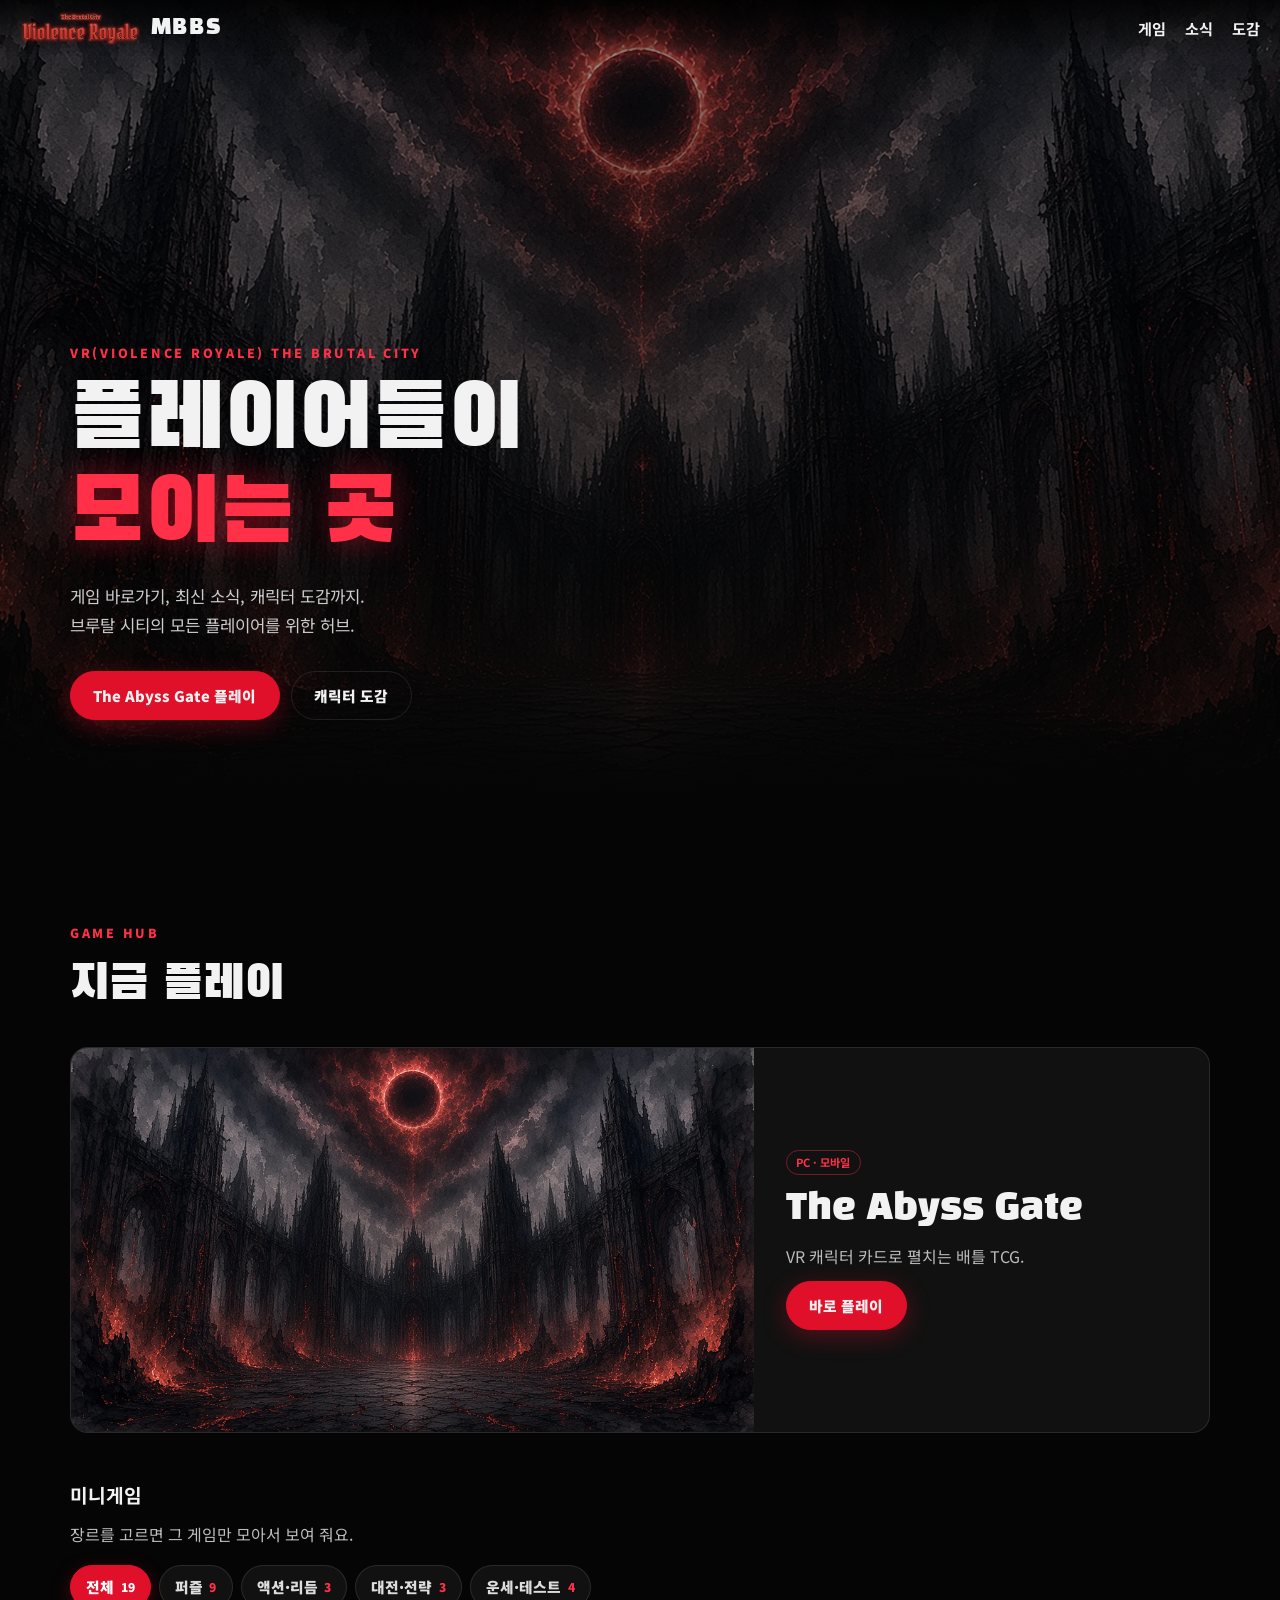
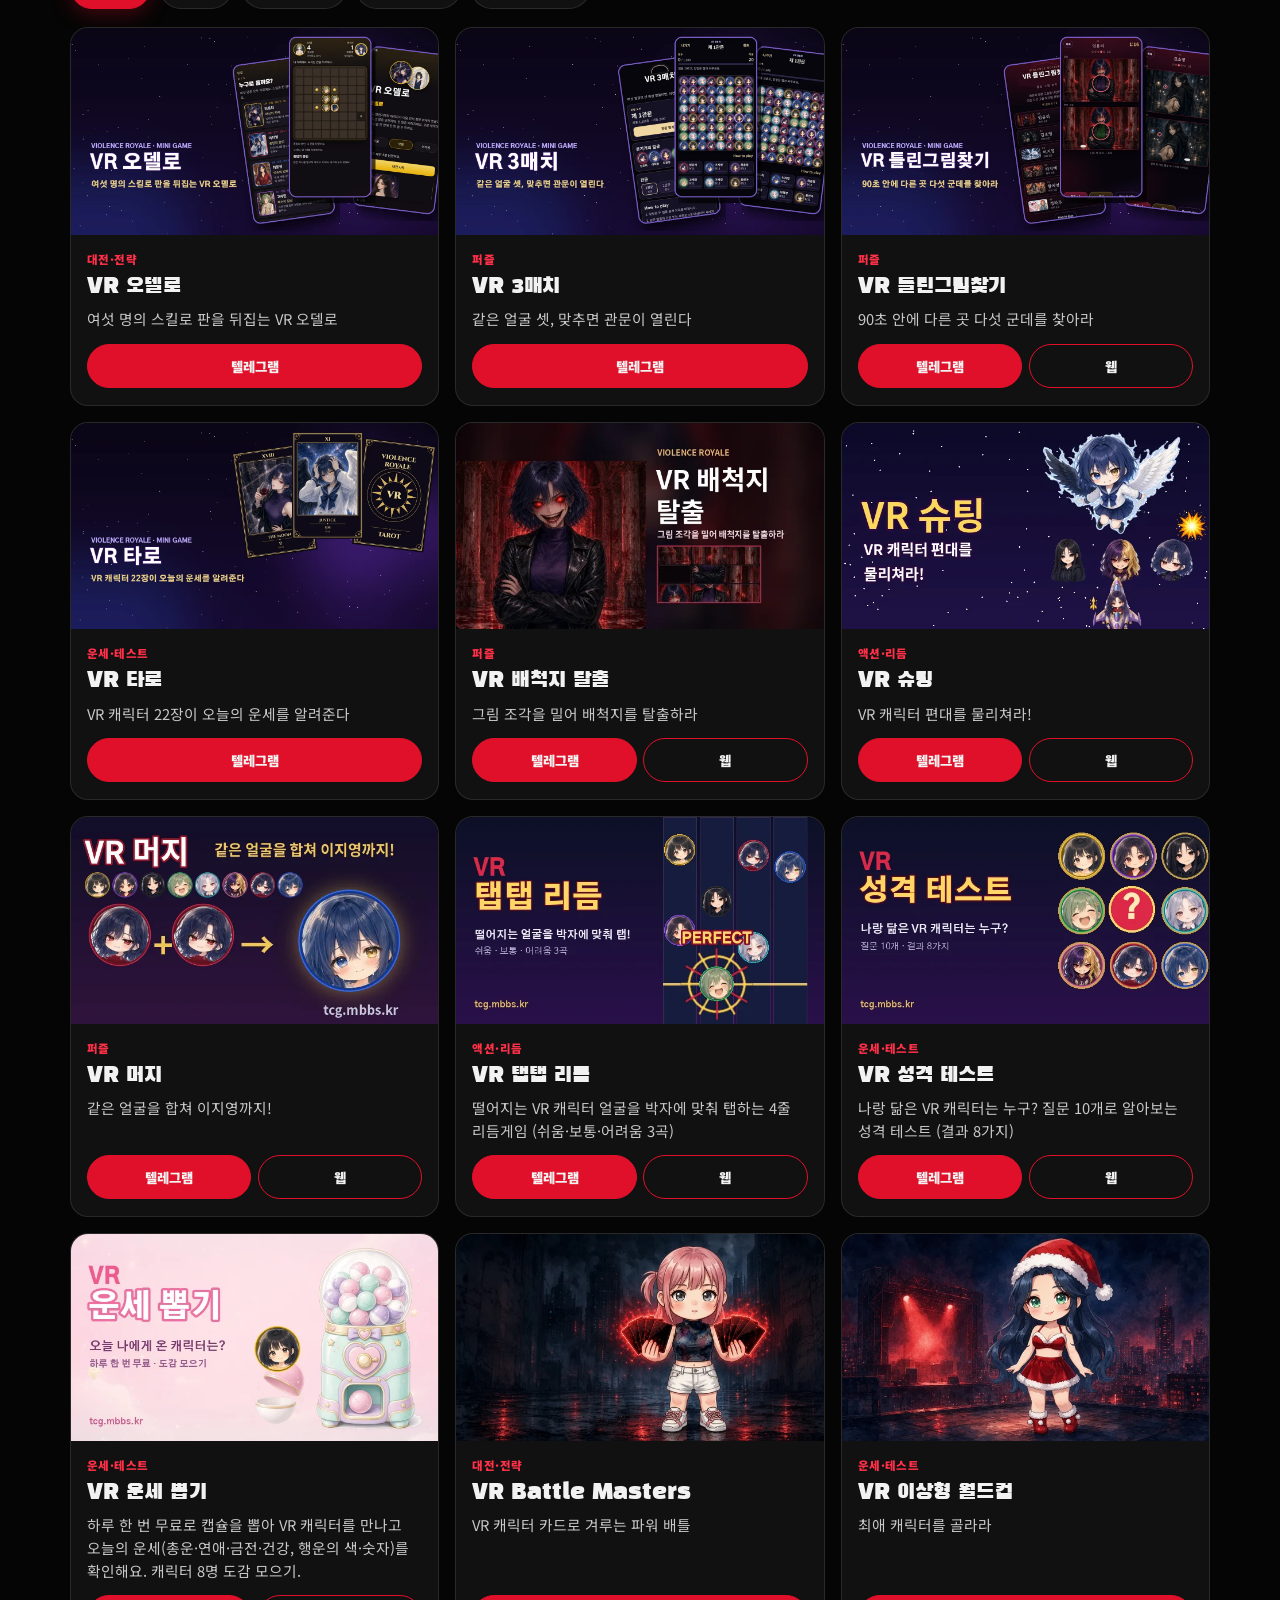
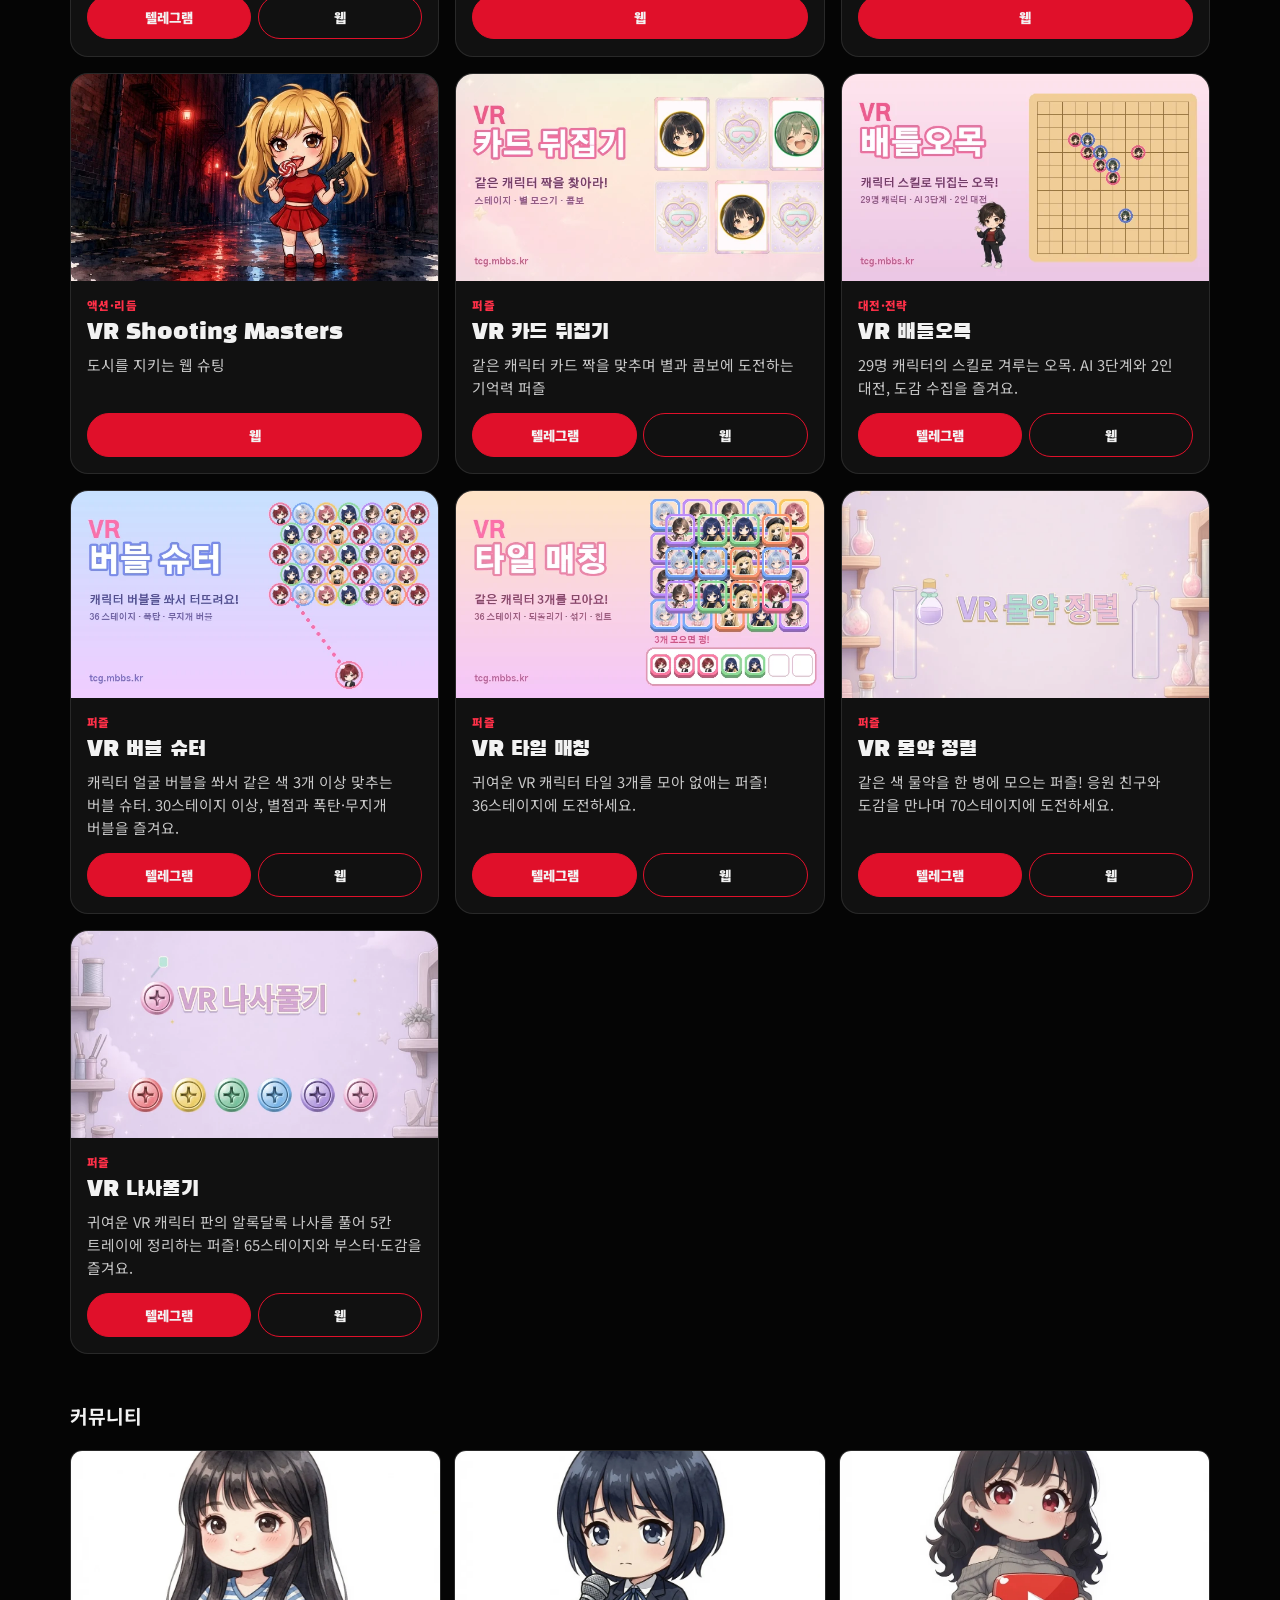
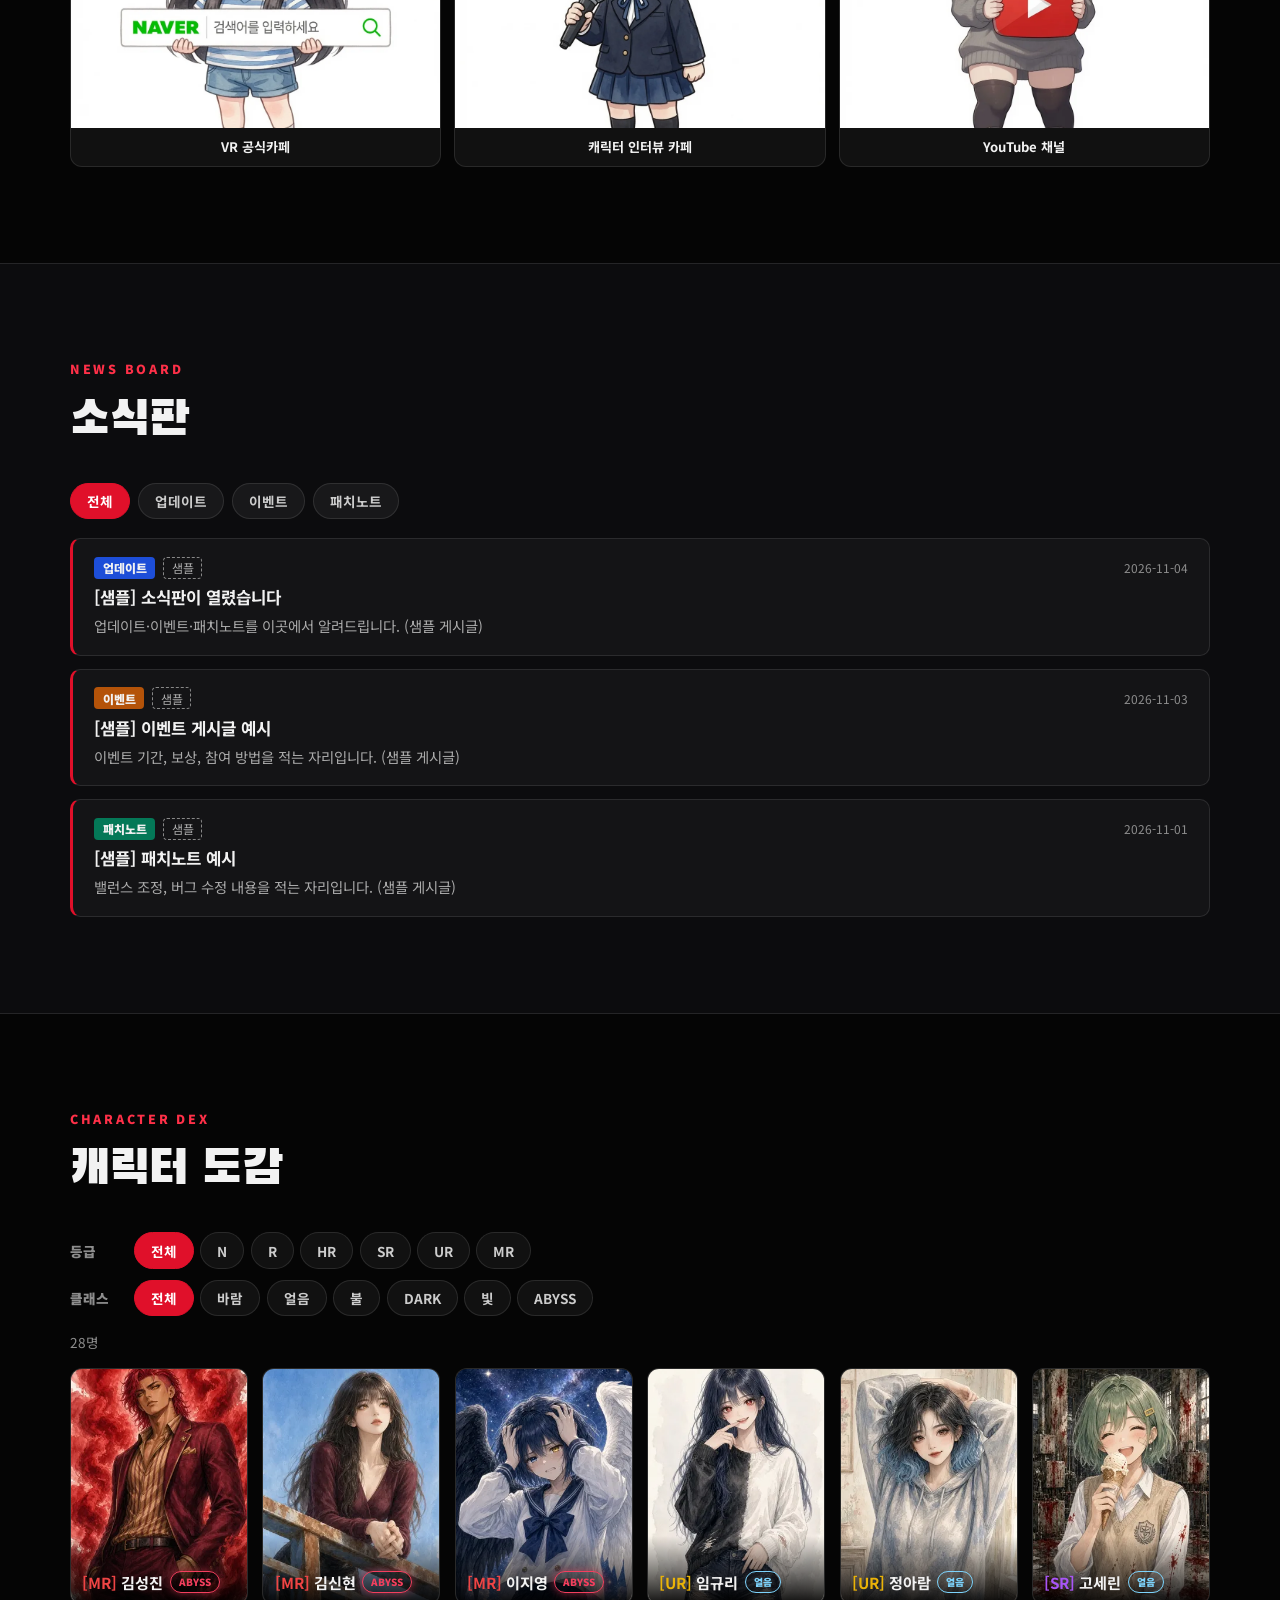
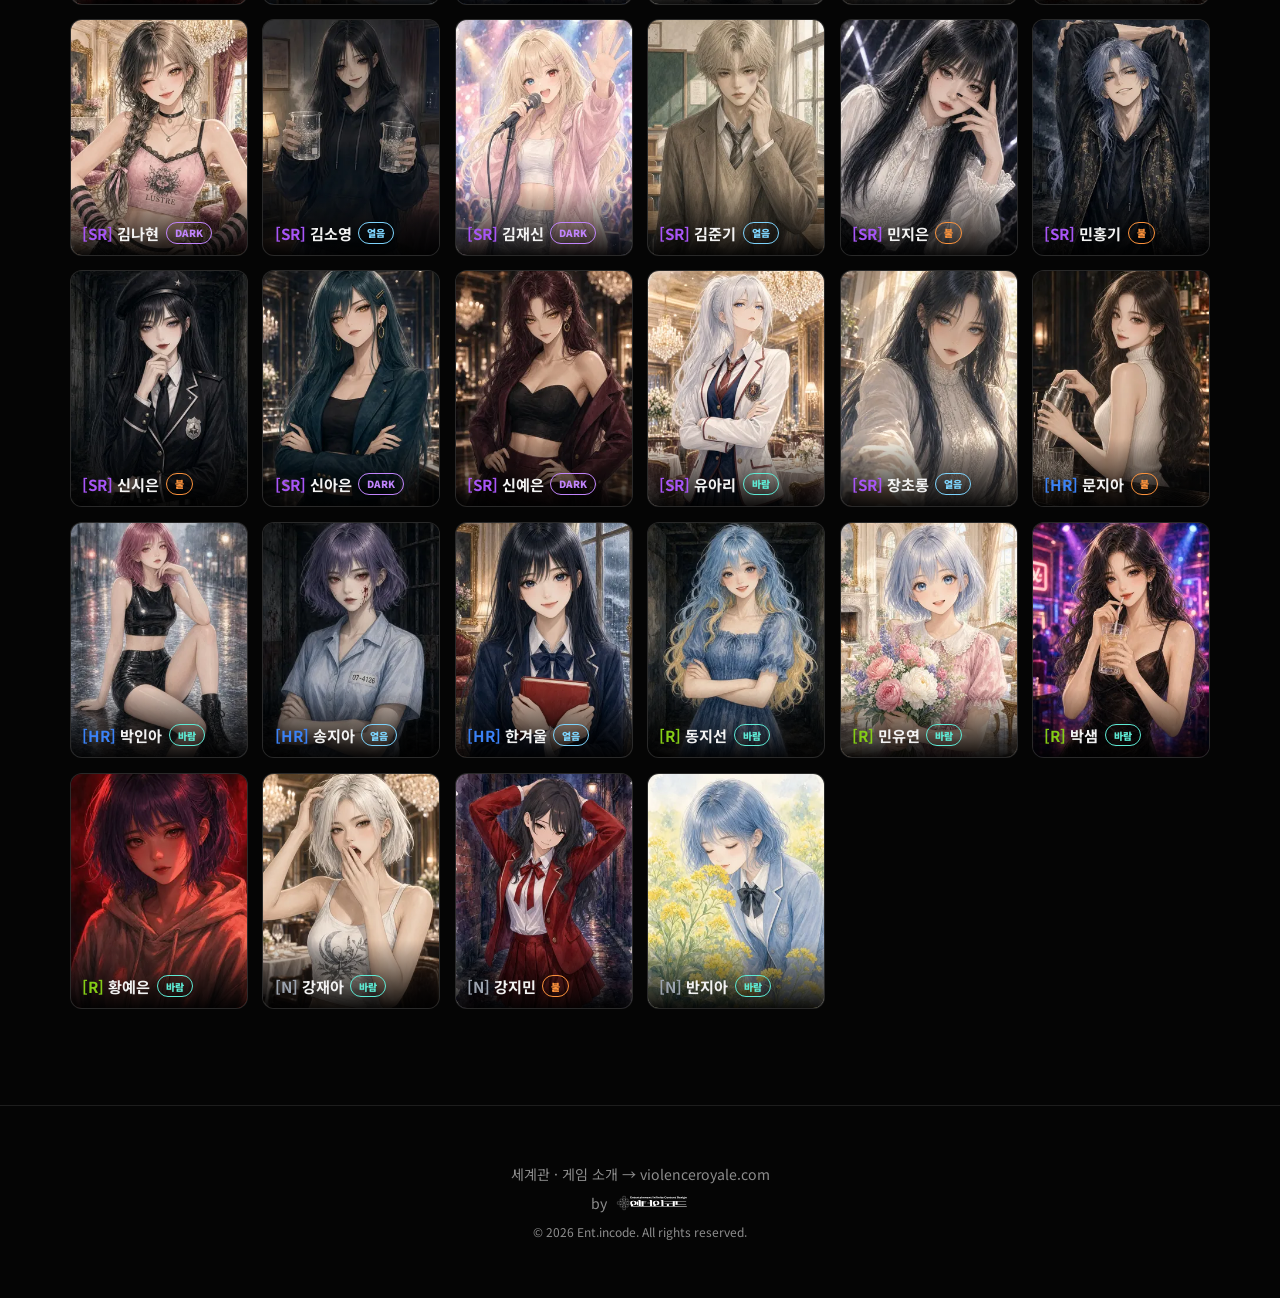
==== index.html @ 0881a073 "미니게임 VR 나사풀기 추가 퍼즐 장르에 웹·텔레그램 카드를 넣고 표지 WebP와 데이터 캐시 버전을 갱신했다.  Co-authored-by: STEVE <steveJea@user" ====
<!doctype html><html lang="ko"><head><meta charset="utf-8">
<meta name="viewport" content="width=device-width,initial-scale=1">
<title>MBBS.KR | VR(Violence Royale) The Brutal City 플레이어 허브</title>
<meta name="description" content="VR(Violence Royale) The Brutal City 플레이어들이 모이는 곳. The Abyss Gate, Violence Royale Mini Games, 소식판, 캐릭터 도감을 한곳에서.">
<meta name="keywords" content="Violence Royale, The Brutal City, The Abyss Gate, 어비스게이트, VR 오델로, VR 3매치, VR 틀린그림찾기, VR 타로, 캐릭터 도감, MBBS">
<meta property="og:title" content="MBBS.KR — VR The Brutal City 플레이어 허브">
<meta property="og:description" content="게임 허브 · 소식판 · 캐릭터 도감">
<meta property="og:image" content="https://mbbs.kr/img/logo.png">
<meta name="twitter:card" content="summary_large_image">
<link rel="icon" type="image/webp" href="img/favicon.webp">
<link rel="preconnect" href="https://fonts.googleapis.com"><link rel="preconnect" href="https://fonts.gstatic.com" crossorigin>
<link href="https://fonts.googleapis.com/css2?family=Black+Han+Sans&family=Noto+Sans+KR:wght@400;700;900&display=swap" rel="stylesheet">
<link rel="stylesheet" href="style.css?v=359e16607062"></head><body>
<header class="nav"><a class="brand" href="#top"><img src="assets/img/vr-logo.webp" alt="Violence Royale"><span>MBBS</span></a>
<nav><a href="#games">게임</a><a href="#news">소식</a><a href="#dex">도감</a></nav></header>
<section class="hero" id="top"><div class="hero-in">
<p class="kicker">VR(Violence Royale) The Brutal City</p>
<h1>플레이어들이<br><em>모이는 곳</em></h1>
<p class="lead">게임 바로가기, 최신 소식, 캐릭터 도감까지.<br>브루탈 시티의 모든 플레이어를 위한 허브.</p>
<div class="cta"><a class="btn red" href="https://tcg.mbbs.kr" target="_blank" rel="noopener">The Abyss Gate 플레이</a><a class="btn ghost" href="#dex">캐릭터 도감</a></div>
</div></section>

<section class="sec" id="games"><div class="wrap">
<p class="kicker">GAME HUB</p><h2>지금 플레이</h2>
<a class="feat" href="https://tcg.mbbs.kr" target="_blank" rel="noopener"><img src="assets/img/bg-tower_boss_pc.webp" alt="The Abyss Gate" loading="lazy"><div><span class="tag">PC · 모바일</span><h3>The Abyss Gate</h3><p>VR 캐릭터 카드로 펼치는 배틀 TCG.</p><b class="btn red">바로 플레이</b></div></a>
<div class="mg-catalog" id="mgCatalog">
<h3 class="sub">미니게임</h3>
<p class="mg-lead">장르를 고르면 그 게임만 모아서 보여 줘요.</p>
<div class="mg-tabs" id="mgTabs" role="tablist" aria-label="미니게임 장르">
 <a class="mg-tab" role="tab" id="mgcat-all" href="#games" data-cat="all" aria-selected="true" aria-controls="mgGrid">전체 <span class="mg-n"></span></a>
 <a class="mg-tab" role="tab" id="mgcat-puzzle" href="?mg=puzzle#games" data-cat="puzzle" aria-selected="false" aria-controls="mgGrid">퍼즐 <span class="mg-n"></span></a>
 <a class="mg-tab" role="tab" id="mgcat-action" href="?mg=action#games" data-cat="action" aria-selected="false" aria-controls="mgGrid">액션·리듬 <span class="mg-n"></span></a>
 <a class="mg-tab" role="tab" id="mgcat-versus" href="?mg=versus#games" data-cat="versus" aria-selected="false" aria-controls="mgGrid">대전·전략 <span class="mg-n"></span></a>
 <a class="mg-tab" role="tab" id="mgcat-fortune" href="?mg=fortune#games" data-cat="fortune" aria-selected="false" aria-controls="mgGrid">운세·테스트 <span class="mg-n"></span></a>
</div>
<p class="sr" id="mgLive" aria-live="polite"></p>
<div class="mg-grid" id="mgGrid" role="tabpanel" aria-labelledby="mgcat-all">
 <article class="mg-card" data-id="othello" data-cat="versus"><img src="assets/img/mg-othello.webp" alt="" loading="lazy"><div class="mg-body"><p class="mg-k">대전·전략</p><h4>VR 오델로</h4><p class="mg-d">여섯 명의 스킬로 판을 뒤집는 VR 오델로</p><div class="mg-plats"><a class="plat" href="https://t.me/abyss_othello_bot" target="_blank" rel="noopener">텔레그램</a></div></div></article>
 <article class="mg-card" data-id="match3" data-cat="puzzle"><img src="assets/img/mg-match3.webp" alt="" loading="lazy"><div class="mg-body"><p class="mg-k">퍼즐</p><h4>VR 3매치</h4><p class="mg-d">같은 얼굴 셋, 맞추면 관문이 열린다</p><div class="mg-plats"><a class="plat" href="https://t.me/VRMatch_bot" target="_blank" rel="noopener">텔레그램</a></div></div></article>
 <article class="mg-card" data-id="spotdiff" data-cat="puzzle"><img src="assets/img/mg-spotdiff.webp" alt="" loading="lazy"><div class="mg-body"><p class="mg-k">퍼즐</p><h4>VR 틀린그림찾기</h4><p class="mg-d">90초 안에 다른 곳 다섯 군데를 찾아라</p><div class="mg-plats"><a class="plat" href="https://t.me/VR_spot_choose_bot" target="_blank" rel="noopener">텔레그램</a><a class="plat" href="https://vrdifferentfindsweb.netlify.app/" target="_blank" rel="noopener">웹</a></div></div></article>
 <article class="mg-card" data-id="tarot" data-cat="fortune"><img src="assets/img/mg-tarot.webp" alt="" loading="lazy"><div class="mg-body"><p class="mg-k">운세·테스트</p><h4>VR 타로</h4><p class="mg-d">VR 캐릭터 22장이 오늘의 운세를 알려준다</p><div class="mg-plats"><a class="plat" href="https://t.me/VR_tarot_bot/play" target="_blank" rel="noopener">텔레그램</a></div></div></article>
 <article class="mg-card" data-id="escape" data-cat="puzzle"><img src="assets/img/mg-escape.webp" alt="" loading="lazy"><div class="mg-body"><p class="mg-k">퍼즐</p><h4>VR 배척지 탈출</h4><p class="mg-d">그림 조각을 밀어 배척지를 탈출하라</p><div class="mg-plats"><a class="plat" href="https://t.me/VR_escape_bot/play" target="_blank" rel="noopener">텔레그램</a><a class="plat" href="https://vr-escape.pages.dev/" target="_blank" rel="noopener">웹</a></div></div></article>
 <article class="mg-card" data-id="shooting" data-cat="action"><img src="assets/img/mg-shooting.webp" alt="" loading="lazy"><div class="mg-body"><p class="mg-k">액션·리듬</p><h4>VR 슈팅</h4><p class="mg-d">VR 캐릭터 편대를 물리쳐라!</p><div class="mg-plats"><a class="plat" href="https://t.me/VR_shooting_bot/play" target="_blank" rel="noopener">텔레그램</a><a class="plat" href="https://vr-shooting-el2.pages.dev/" target="_blank" rel="noopener">웹</a></div></div></article>
 <article class="mg-card" data-id="merge" data-cat="puzzle"><img src="assets/img/mg-merge.webp" alt="" loading="lazy"><div class="mg-body"><p class="mg-k">퍼즐</p><h4>VR 머지</h4><p class="mg-d">같은 얼굴을 합쳐 이지영까지!</p><div class="mg-plats"><a class="plat" href="https://t.me/VR_Merge_bot/play" target="_blank" rel="noopener">텔레그램</a><a class="plat" href="https://vr-merge.pages.dev" target="_blank" rel="noopener">웹</a></div></div></article>
 <article class="mg-card" data-id="taptap" data-cat="action"><img src="assets/img/mg-taptap.webp" alt="" loading="lazy"><div class="mg-body"><p class="mg-k">액션·리듬</p><h4>VR 탭탭 리듬</h4><p class="mg-d">떨어지는 VR 캐릭터 얼굴을 박자에 맞춰 탭하는 4줄 리듬게임 (쉬움·보통·어려움 3곡)</p><div class="mg-plats"><a class="plat" href="https://t.me/VR_TAP_TAP_RHYTHM_bot/play" target="_blank" rel="noopener">텔레그램</a><a class="plat" href="https://vr-taptap.pages.dev" target="_blank" rel="noopener">웹</a></div></div></article>
 <article class="mg-card" data-id="persona" data-cat="fortune"><img src="assets/img/mg-persona.webp" alt="" loading="lazy"><div class="mg-body"><p class="mg-k">운세·테스트</p><h4>VR 성격 테스트</h4><p class="mg-d">나랑 닮은 VR 캐릭터는 누구? 질문 10개로 알아보는 성격 테스트 (결과 8가지)</p><div class="mg-plats"><a class="plat" href="https://t.me/VR_personality_bot/play" target="_blank" rel="noopener">텔레그램</a><a class="plat" href="https://vr-persona.pages.dev" target="_blank" rel="noopener">웹</a></div></div></article>
 <article class="mg-card" data-id="fortune" data-cat="fortune"><img src="assets/img/mg-fortune.webp" alt="" loading="lazy"><div class="mg-body"><p class="mg-k">운세·테스트</p><h4>VR 운세 뽑기</h4><p class="mg-d">하루 한 번 무료로 캡슐을 뽑아 VR 캐릭터를 만나고 오늘의 운세(총운·연애·금전·건강, 행운의 색·숫자)를 확인해요. 캐릭터 8명 도감 모으기.</p><div class="mg-plats"><a class="plat" href="https://t.me/VR_today_luck_bot/play" target="_blank" rel="noopener">텔레그램</a><a class="plat" href="https://vr-fortune.pages.dev" target="_blank" rel="noopener">웹</a></div></div></article>
 <article class="mg-card" data-id="battle" data-cat="versus"><img src="assets/img/mg-battle.webp" alt="" loading="lazy"><div class="mg-body"><p class="mg-k">대전·전략</p><h4>VR Battle Masters</h4><p class="mg-d">VR 캐릭터 카드로 겨루는 파워 배틀</p><div class="mg-plats"><a class="plat" href="https://battle.mbbs.kr/" target="_blank" rel="noopener">웹</a></div></div></article>
 <article class="mg-card" data-id="wcup" data-cat="fortune"><img src="assets/img/mg-worldcup.webp" alt="" loading="lazy"><div class="mg-body"><p class="mg-k">운세·테스트</p><h4>VR 이상형 월드컵</h4><p class="mg-d">최애 캐릭터를 골라라</p><div class="mg-plats"><a class="plat" href="https://wcup.mbbs.kr/" target="_blank" rel="noopener">웹</a></div></div></article>
 <article class="mg-card" data-id="shootmasters" data-cat="action"><img src="assets/img/mg-shootmasters.webp" alt="" loading="lazy"><div class="mg-body"><p class="mg-k">액션·리듬</p><h4>VR Shooting Masters</h4><p class="mg-d">도시를 지키는 웹 슈팅</p><div class="mg-plats"><a class="plat" href="https://shoot.mbbs.kr/" target="_blank" rel="noopener">웹</a></div></div></article>
 <article class="mg-card" data-id="cardflip" data-cat="puzzle"><img src="assets/img/mg-cardflip.webp" alt="VR 카드 뒤집기 표지. 캐릭터 얼굴과 하트 카드" loading="lazy"><div class="mg-body"><p class="mg-k">퍼즐</p><h4>VR 카드 뒤집기</h4><p class="mg-d">같은 캐릭터 카드 짝을 맞추며 별과 콤보에 도전하는 기억력 퍼즐</p><div class="mg-plats"><a class="plat" href="https://t.me/VR_brain_test_bot/play" target="_blank" rel="noopener">텔레그램</a><a class="plat" href="https://vr-card.pages.dev" target="_blank" rel="noopener">웹</a></div></div></article>
 <article class="mg-card" data-id="gomoku" data-cat="versus"><img src="assets/img/mg-gomoku.webp" alt="VR 배틀오목 표지. 캐릭터 돌이 놓인 오목판" loading="lazy"><div class="mg-body"><p class="mg-k">대전·전략</p><h4>VR 배틀오목</h4><p class="mg-d">29명 캐릭터의 스킬로 겨루는 오목. AI 3단계와 2인 대전, 도감 수집을 즐겨요.</p><div class="mg-plats"><a class="plat" href="https://t.me/VR_gomoku_bot/play" target="_blank" rel="noopener">텔레그램</a><a class="plat" href="https://vr-gomoku.pages.dev" target="_blank" rel="noopener">웹</a></div></div></article>
 <article class="mg-card" data-id="bubble" data-cat="puzzle"><img src="assets/img/mg-bubble.webp" alt="VR 버블 슈터 표지. 캐릭터 얼굴 버블" loading="lazy"><div class="mg-body"><p class="mg-k">퍼즐</p><h4>VR 버블 슈터</h4><p class="mg-d">캐릭터 얼굴 버블을 쏴서 같은 색 3개 이상 맞추는 버블 슈터. 30스테이지 이상, 별점과 폭탄·무지개 버블을 즐겨요.</p><div class="mg-plats"><a class="plat" href="https://t.me/VR_BUBBLE_CRUSH_BOT/PLAY" target="_blank" rel="noopener">텔레그램</a><a class="plat" href="https://vr-bubble-4b6.pages.dev" target="_blank" rel="noopener">웹</a></div></div></article>
 <article class="mg-card" data-id="tile" data-cat="puzzle"><img src="assets/img/mg-tile.webp" alt="VR 타일 매칭 표지. 캐릭터 얼굴 타일" loading="lazy"><div class="mg-body"><p class="mg-k">퍼즐</p><h4>VR 타일 매칭</h4><p class="mg-d">귀여운 VR 캐릭터 타일 3개를 모아 없애는 퍼즐! 36스테이지에 도전하세요.</p><div class="mg-plats"><a class="plat" href="https://t.me/VR_TILE_MATCHING_BOT/PLAY" target="_blank" rel="noopener">텔레그램</a><a class="plat" href="https://vr-tile.pages.dev" target="_blank" rel="noopener">웹</a></div></div></article>
 <article class="mg-card" data-id="potion" data-cat="puzzle"><img src="assets/img/mg-potion.webp" alt="VR 물약 정렬 표지. 선반 위 물약 병" loading="lazy"><div class="mg-body"><p class="mg-k">퍼즐</p><h4>VR 물약 정렬</h4><p class="mg-d">같은 색 물약을 한 병에 모으는 퍼즐! 응원 친구와 도감을 만나며 70스테이지에 도전하세요.</p><div class="mg-plats"><a class="plat" href="https://t.me/VR_FILL_BOTTLE_BOT/PLAY" target="_blank" rel="noopener">텔레그램</a><a class="plat" href="https://vr-potion.pages.dev" target="_blank" rel="noopener">웹</a></div></div></article>
 <article class="mg-card" data-id="screw" data-cat="puzzle"><img src="assets/img/mg-screw.webp" alt="VR 나사풀기 표지. 알록달록 나사" loading="lazy"><div class="mg-body"><p class="mg-k">퍼즐</p><h4>VR 나사풀기</h4><p class="mg-d">귀여운 VR 캐릭터 판의 알록달록 나사를 풀어 5칸 트레이에 정리하는 퍼즐! 65스테이지와 부스터·도감을 즐겨요.</p><div class="mg-plats"><a class="plat" href="https://t.me/VR_solve_screw_bot/play" target="_blank" rel="noopener">텔레그램</a><a class="plat" href="https://vr-screw.pages.dev" target="_blank" rel="noopener">웹</a></div></div></article>
</div>
<div class="mg-empty" id="mgEmpty" hidden><p>이 장르의 게임이 아직 없어요.</p><a href="#games" id="mgReset">전체 게임 보기</a></div>
</div>
<h3 class="sub">커뮤니티</h3>
<div class="more">
 <a href="https://cafe.naver.com/vroyale" target="_blank" rel="noopener"><img src="img/btn_cafe1.webp" alt="" loading="lazy"><span>VR 공식카페</span></a>
 <a href="https://cafe.naver.com/brutalcity" target="_blank" rel="noopener"><img src="img/btn_cafe2.webp" alt="" loading="lazy"><span>캐릭터 인터뷰 카페</span></a>
 <a href="https://www.youtube.com/@mbbs_music" target="_blank" rel="noopener"><img src="img/yt_btn.webp" alt="" loading="lazy"><span>YouTube 채널</span></a>
</div></div></section>

<section class="sec dark" id="news"><div class="wrap">
<p class="kicker">NEWS BOARD</p><h2>소식판</h2>
<div class="tabs" id="newsTabs"><button data-t="all" class="on">전체</button><button data-t="update">업데이트</button><button data-t="event">이벤트</button><button data-t="patch">패치노트</button></div>
<ul class="news" id="newsList"></ul></div></section>

<section class="sec" id="dex"><div class="wrap">
<p class="kicker">CHARACTER DEX</p><h2>캐릭터 도감</h2>
<div class="flt"><span>등급</span><div id="fGrade"></div></div>
<div class="flt"><span>클래스</span><div id="fCls"></div></div>
<p class="cnt" id="dexCnt"></p><div class="dex" id="dexGrid"></div></div></section>

<footer class="ft"><div class="wrap">
<p><a href="https://violenceroyale.com" target="_blank" rel="noopener">세계관 · 게임 소개 → violenceroyale.com</a></p>
<p><a class="ent" href="https://entincode.co.kr" target="_blank" rel="noopener">by <img src="assets/img/entincode_white.svg" alt="Ent.incode"></a></p>
<p class="c">© 2026 Ent.incode. All rights reserved.</p></div></footer>
<script src="data/news.js"></script><script src="data/characters.js"></script><script src="data/minigames.js?v=dd03ff2c58c5"></script><script src="minigames.js?v=b08b2ced1158"></script><script src="main.js"></script>
</body></html>
---- style.css ----
:root{--bg:#050505;--fg:#f2f2f2;--mut:#8d8d8d;--red:#e0102a;--red2:#ff3048;--line:#ffffff1a}
*{box-sizing:border-box;margin:0}html{scroll-behavior:smooth}
body{background:var(--bg);color:var(--fg);font-family:'Noto Sans KR',sans-serif;word-break:keep-all;-webkit-font-smoothing:antialiased}
a{color:inherit;text-decoration:none}img{display:block;max-width:100%}
.wrap{max-width:1180px;margin:0 auto;padding:0 1.25rem}
.nav{position:fixed;inset:0 0 auto;z-index:9;display:flex;justify-content:space-between;align-items:center;padding:.7rem 1.25rem;background:linear-gradient(#000c,#0000)}
.brand{display:flex;align-items:center;gap:.6rem;font-family:'Black Han Sans';font-size:1.3rem;letter-spacing:.08em}.brand img{height:34px}
.nav nav{display:flex;gap:1.2rem;font-weight:700;font-size:.95rem}.nav nav a:hover{color:var(--red2)}
.hero{min-height:92vh;display:flex;align-items:flex-end;background:linear-gradient(0deg,var(--bg) 4%,#0008 50%,#0006),url(assets/img/bg-tower_boss_pc.webp) center/cover}
.hero-in{max-width:1180px;width:100%;margin:0 auto;padding:0 1.25rem 12vh}
.kicker{color:var(--red2);font-weight:900;letter-spacing:.22em;font-size:.78rem;text-transform:uppercase;margin-bottom:.8rem}
h1{font-family:'Black Han Sans';font-size:clamp(2.6rem,8vw,5.6rem);line-height:1.05;font-weight:400}h1 em{font-style:normal;color:var(--red2);text-shadow:0 0 30px #e0102a88}
.lead{color:#ccc;margin:1.2rem 0 2rem;line-height:1.7;font-size:1.05rem}
.cta{display:flex;gap:.7rem;flex-wrap:wrap}
.btn{display:inline-block;padding:.8rem 1.4rem;border-radius:999px;font-weight:900;font-size:.92rem;border:1px solid var(--line);background:#ffffff12;white-space:nowrap;transition:.2s}
.btn.red{background:var(--red);border-color:var(--red);box-shadow:0 6px 24px #e0102a55}.btn:hover{transform:translateY(-2px)}.btn.ghost{background:transparent}
.sec{padding:6rem 0}.sec.dark{background:#0c0c0e;border-block:1px solid var(--line)}
h2{font-family:'Black Han Sans';font-weight:400;font-size:clamp(2rem,5vw,3rem);margin-bottom:2rem}
.sub{margin:3rem 0 1.2rem;font-size:1.2rem}
.feat{display:grid;grid-template-columns:1.5fr 1fr;border-radius:18px;overflow:hidden;border:1px solid var(--line);background:#111}
.feat img{width:100%;height:100%;min-height:280px;object-fit:cover}.feat>div{padding:2rem;display:flex;flex-direction:column;justify-content:center;gap:.8rem;align-items:flex-start}
.feat h3{font-family:'Black Han Sans';font-weight:400;font-size:2.2rem}.feat p{color:#bbb}
.tag{font-size:.7rem;font-weight:700;color:var(--red2);border:1px solid #ff304866;padding:.2rem .6rem;border-radius:999px;white-space:nowrap}
#games,#news,#dex,#top{scroll-margin-top:4.5rem}
.mg-lead{color:#bdbdbd;margin:-.4rem 0 1.1rem;line-height:1.6}
.mg-tabs{display:flex;flex-wrap:wrap;gap:.5rem;margin:0 0 1.15rem}
.mg-tab{display:inline-flex;align-items:center;justify-content:center;gap:.4rem;min-height:44px;padding:.4rem .95rem;border-radius:999px;border:1px solid var(--line);background:#ffffff0d;color:#ddd;font-weight:900;font-size:.92rem}
.mg-tab .mg-n{font-variant-numeric:tabular-nums;font-size:.75rem;color:var(--red2)}
.mg-tab[aria-selected="true"]{background:var(--red);border-color:var(--red);color:#fff;box-shadow:0 6px 20px #e0102a44}
.mg-tab[aria-selected="true"] .mg-n{color:#fff}
.mg-tab:focus-visible,.plat:focus-visible,.mg-empty a:focus-visible{outline:2px solid var(--red2);outline-offset:3px}
.mg-grid{display:grid;grid-template-columns:repeat(3,1fr);gap:1rem}
.mg-card{display:flex;flex-direction:column;background:#111;border:1px solid var(--line);border-radius:18px;overflow:hidden;min-width:0;transition:border-color .2s,transform .2s}
.mg-card[hidden]{display:none}
.mg-card:hover{border-color:var(--red);transform:translateY(-3px)}
.mg-card img{width:100%;aspect-ratio:16/9;object-fit:cover;background:#0c0c0e}
.mg-body{display:flex;flex-direction:column;gap:.45rem;padding:1rem 1rem 1.05rem;flex:1}
.mg-k{color:var(--red2);font-size:.72rem;font-weight:900;letter-spacing:.04em}
.mg-card h4{font-family:'Black Han Sans';font-weight:400;font-size:1.35rem;line-height:1.25}
.mg-d{color:#c8c8c8;font-size:.92rem;line-height:1.55}
.mg-plats{display:flex;flex-wrap:nowrap;gap:.4rem;margin-top:auto;padding-top:.35rem}
.plat{flex:1 1 0;min-width:0;min-height:44px;display:inline-flex;align-items:center;justify-content:center;padding:.45rem .4rem;border-radius:999px;border:1px solid var(--red);background:transparent;color:var(--fg);font-weight:900;font-size:.84rem;white-space:nowrap;text-align:center}
.mg-plats .plat:first-child{background:var(--red);border-color:var(--red)}
.mg-empty{margin-top:1rem;padding:1.4rem;border:1px dashed #ffffff33;border-radius:16px;text-align:center;color:#bbb}
.mg-empty[hidden]{display:none}
.mg-empty a{display:inline-flex;align-items:center;justify-content:center;min-height:44px;margin-top:.7rem;padding:.4rem 1rem;border-radius:999px;background:var(--red);font-weight:900}
.sr{position:absolute;width:1px;height:1px;padding:0;margin:-1px;overflow:hidden;clip:rect(0,0,0,0);white-space:nowrap;border:0}
.more a:hover{border-color:var(--red);transform:translateY(-3px)}
.more{display:grid;grid-template-columns:repeat(3,1fr);gap:.8rem}
.more a{border:1px solid var(--line);border-radius:12px;overflow:hidden;background:#111;transition:.2s}.more img{width:100%;aspect-ratio:4/3;object-fit:cover}
.more span{display:block;padding:.6rem;font-size:.82rem;font-weight:700;text-align:center}
.tabs{display:flex;gap:.5rem;flex-wrap:wrap;margin-bottom:1.2rem}
.tabs button,.flt button{font:inherit;font-weight:700;font-size:.85rem;color:#ccc;background:#ffffff0d;border:1px solid var(--line);padding:.45rem 1rem;border-radius:999px;cursor:pointer;white-space:nowrap}
.tabs .on,.flt .on{background:var(--red);border-color:var(--red);color:#fff}
.news{list-style:none;padding:0;display:grid;gap:.8rem}
.news li{background:#141416;border:1px solid var(--line);border-left:3px solid var(--red);border-radius:10px;padding:1.1rem 1.3rem}
.nh{display:flex;gap:.5rem;align-items:center;margin-bottom:.4rem;font-size:.75rem}.nh time{color:var(--mut);margin-left:auto}
.nt{font-weight:900;padding:.15rem .55rem;border-radius:4px;background:#333}.t-update{background:#1d4ed8}.t-event{background:#b45309}.t-patch{background:#047857}
.smp{border:1px dashed #888;color:#aaa;padding:.1rem .45rem;border-radius:4px}
.news h4{font-size:1.05rem;margin-bottom:.3rem}.news p{color:#aaa;font-size:.9rem;line-height:1.6}
.flt{display:flex;gap:.8rem;align-items:center;margin-bottom:.7rem}.flt>span{font-weight:900;font-size:.85rem;width:3.2rem;flex-shrink:0;color:var(--mut)}
.flt>div{display:flex;gap:.4rem;flex-wrap:wrap}.cnt{color:var(--mut);margin:1rem 0;font-size:.85rem}
.dex{display:grid;grid-template-columns:repeat(auto-fill,minmax(170px,1fr));gap:.9rem}
.cc{position:relative;border-radius:12px;overflow:hidden;border:1px solid var(--line);background:#111}.cc img{width:100%;aspect-ratio:3/4;object-fit:cover}
.cc figcaption{position:absolute;inset:auto 0 0;display:flex;flex-wrap:wrap;align-items:center;gap:.4rem;row-gap:.35rem;padding:2.2rem .7rem .7rem;background:linear-gradient(#0000,#000e)}
.cc b,.cc .el{white-space:nowrap;flex-shrink:0}.cc b{font-size:.95rem}.cc em{font-style:normal;color:var(--gc)}
.el{font-size:.62rem;font-weight:900;padding:.15rem .5rem;border-radius:999px;border:1px solid var(--ec);color:var(--ec)}
.gr-n{--gc:#9ca3af}.gr-r{--gc:#84cc16}.gr-hr{--gc:#3b82f6}.gr-sr{--gc:#a855f7}.gr-ur{--gc:#eab308}.gr-mr{--gc:#ef4444}
.el-fire{--ec:#fb923c}.el-wind{--ec:#5eead4}.el-ice{--ec:#7dd3fc}.el-dark{--ec:#c084fc}.el-light{--ec:#fde047}.el-abyss{--ec:#f43f5e;box-shadow:0 0 8px #f43f5e88}
.empty{color:var(--mut);padding:2rem 0}
.ft{padding:3rem 0;text-align:center;border-top:1px solid var(--line);color:var(--mut);font-size:.88rem}.ft p{margin:.6rem 0}.ft a:hover{color:#fff}
.ent{display:inline-flex;align-items:center;gap:.5rem}.ent img{height:18px}.c{font-size:.75rem}
@media(max-width:980px){.mg-grid{grid-template-columns:repeat(2,1fr)}}
@media(max-width:900px){.feat{grid-template-columns:1fr}.feat img{min-height:200px}}
@media(max-width:600px){.sec{padding:4rem 0}.nav nav{gap:.9rem;font-size:.85rem}.brand img{height:28px}
.dex{grid-template-columns:repeat(2,1fr);gap:.6rem}.cc figcaption{padding:2rem .55rem .6rem;gap:.3rem}.cc b{font-size:.88rem}.cc .el{font-size:.58rem}
.more{grid-template-columns:repeat(2,1fr)}.mg-card h4{font-size:1.2rem}.mg-d{font-size:.88rem}
.flt{align-items:flex-start;flex-direction:column;gap:.4rem}.feat>div{padding:1.4rem}.feat h3{font-size:1.7rem}}
@media(max-width:640px){.mg-grid{grid-template-columns:1fr}.mg-body{padding:.9rem .9rem 1rem}}
@media (prefers-reduced-motion: reduce){html{scroll-behavior:auto}.mg-card,.mg-tab,.plat,.btn,.more a{transition:none}.mg-card:hover,.btn:hover,.more a:hover{transform:none}}
img{-webkit-user-drag:none;-webkit-touch-callout:none}
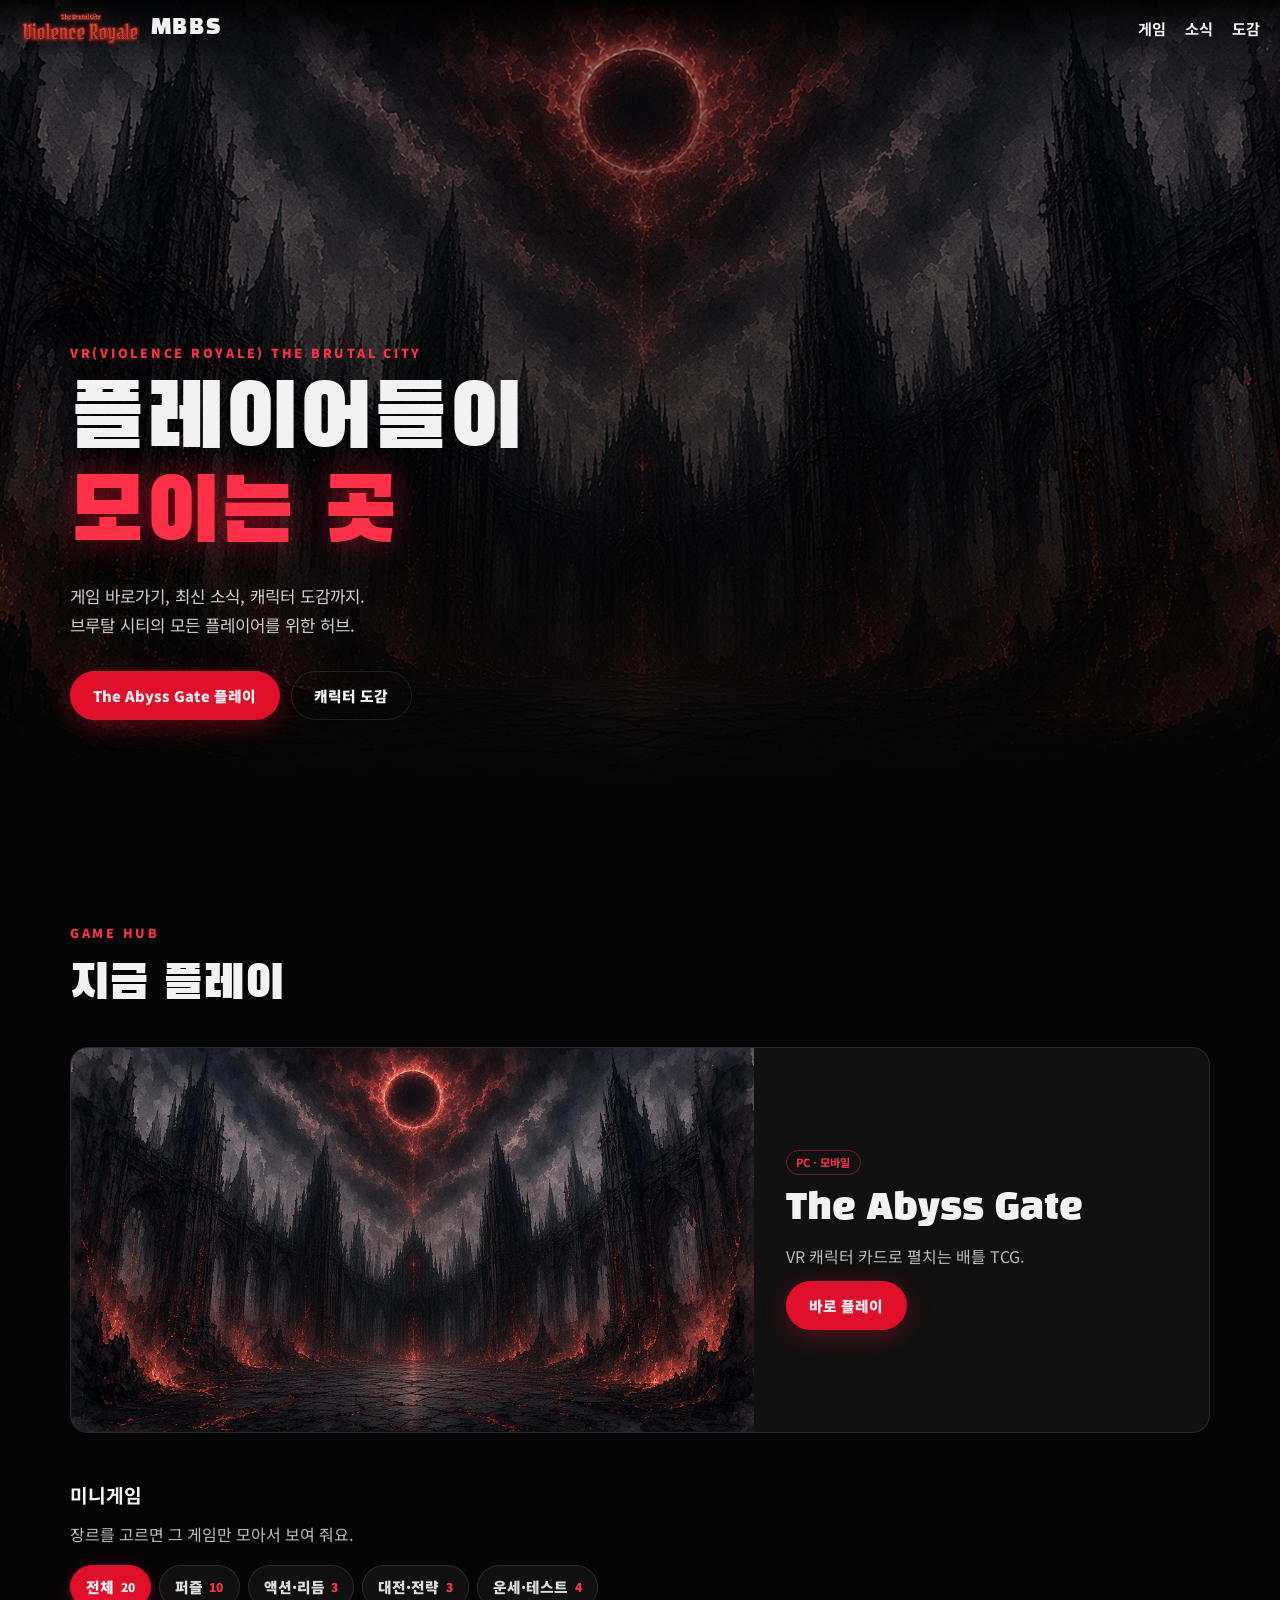
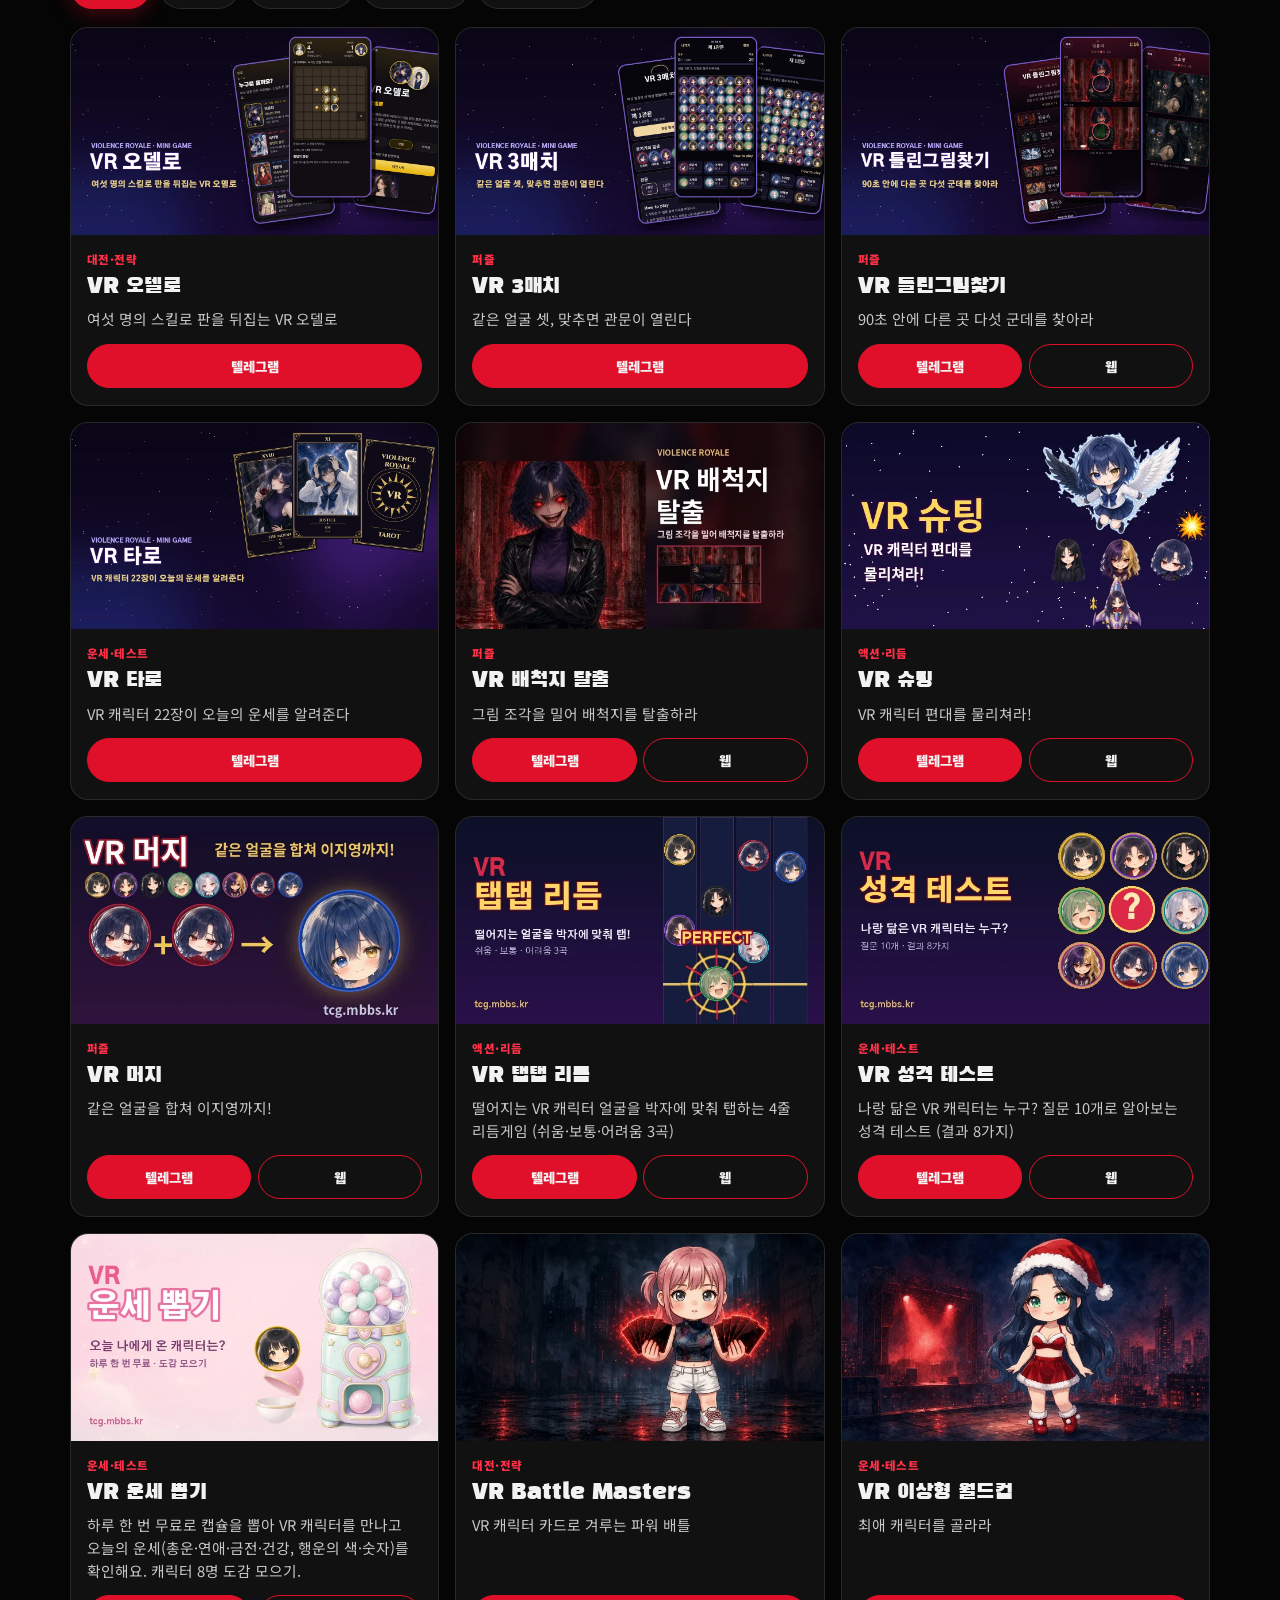
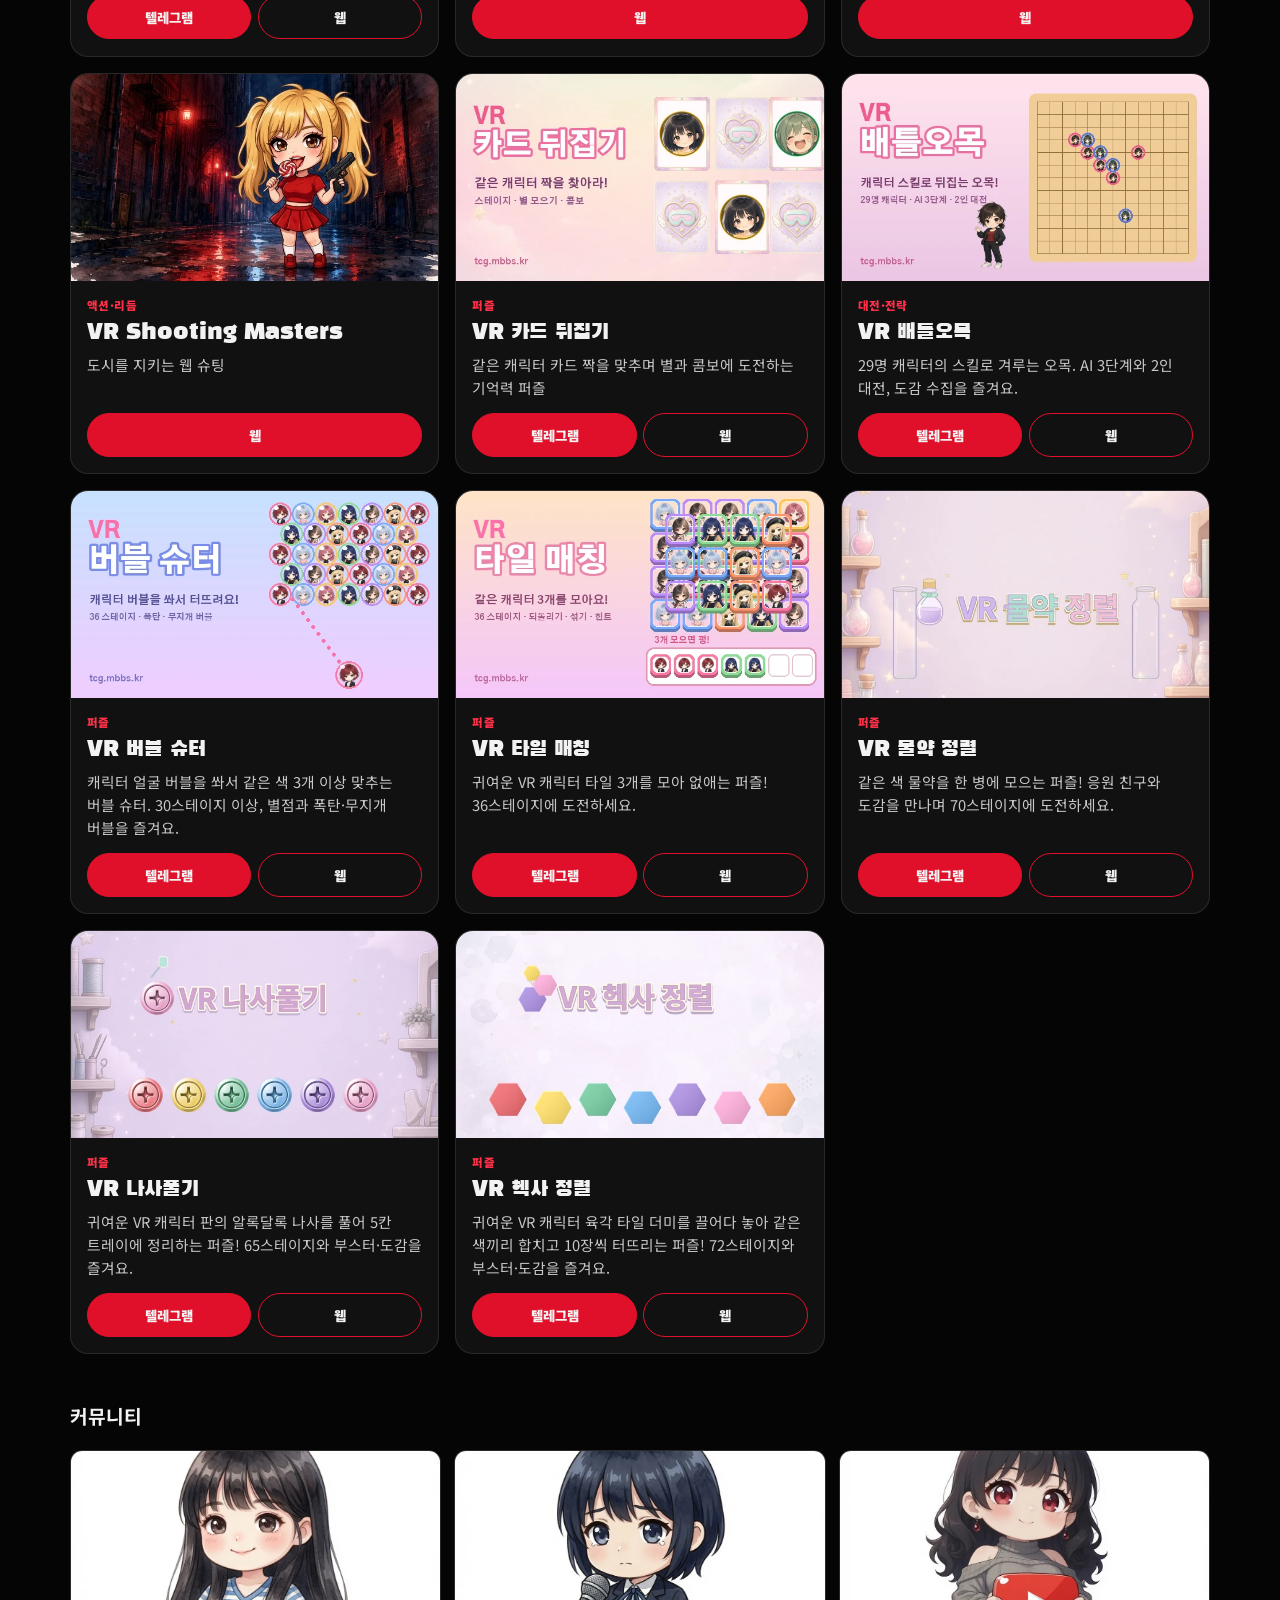
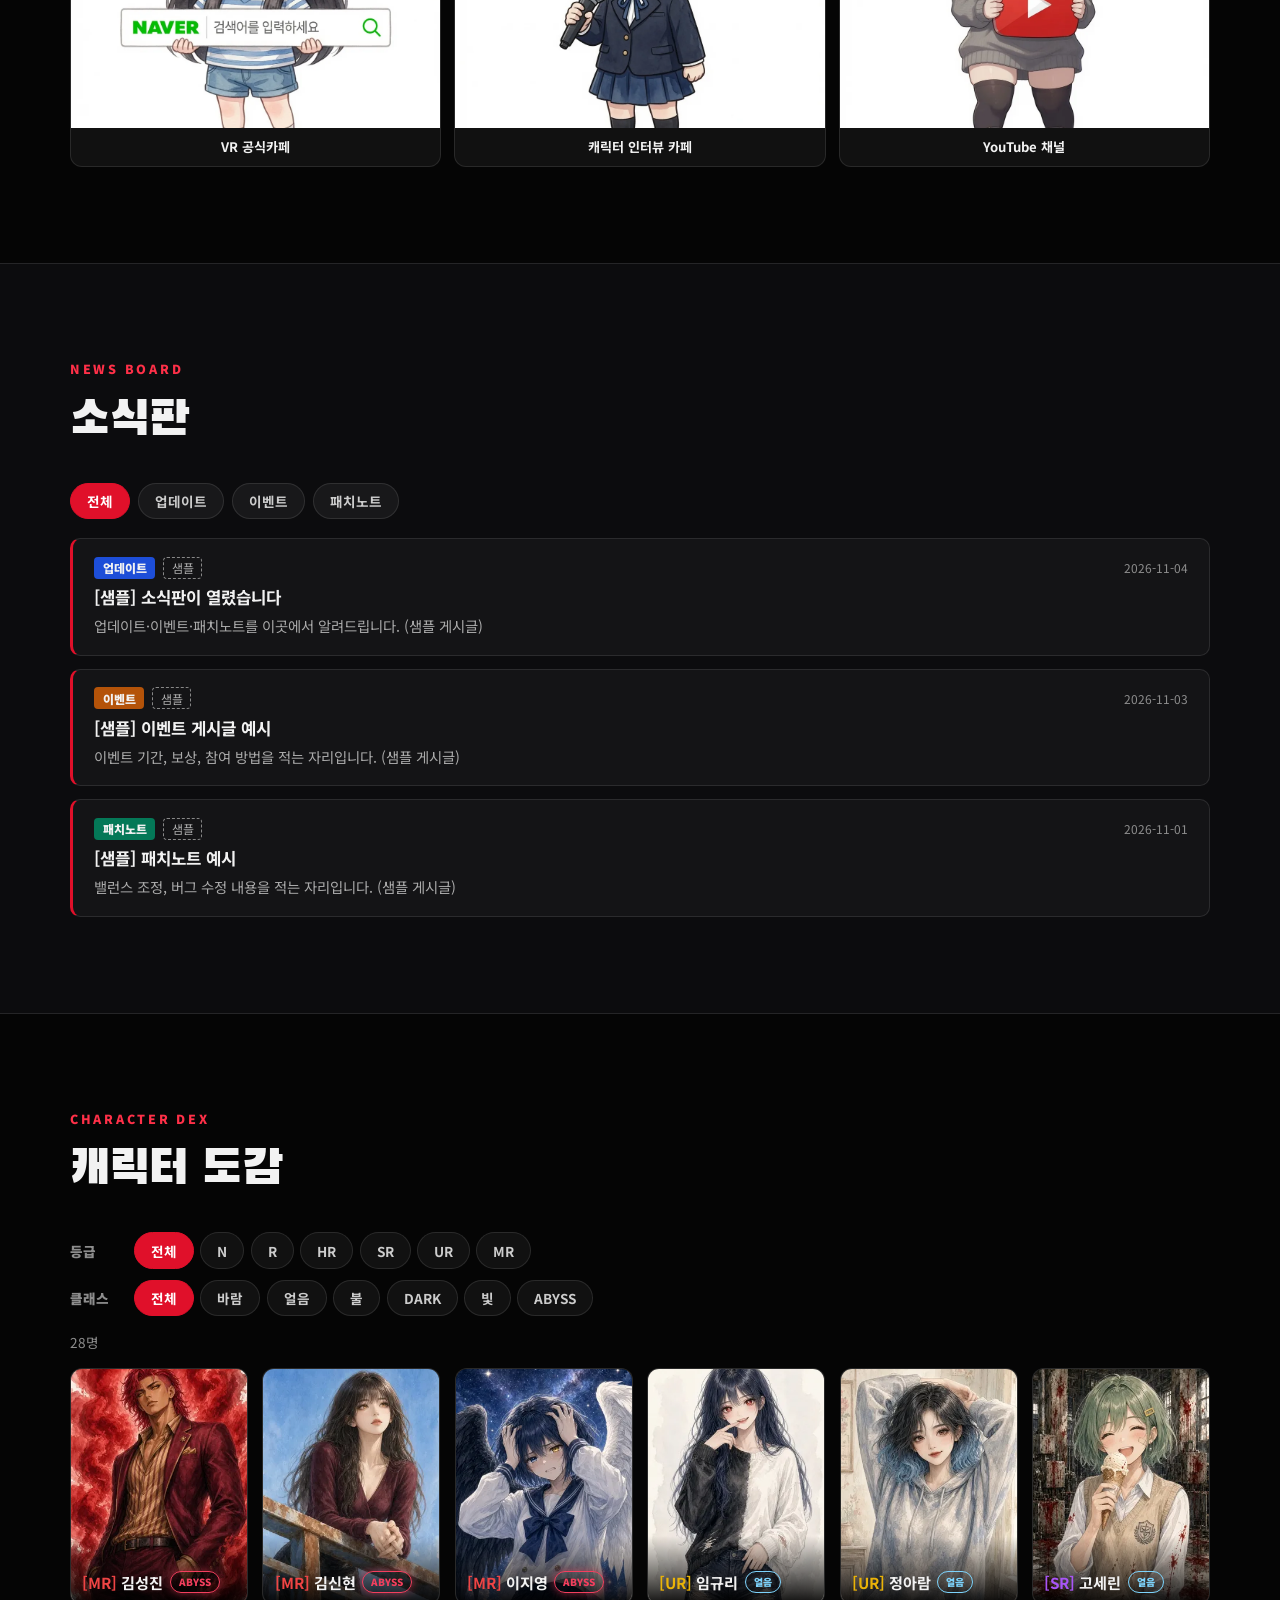
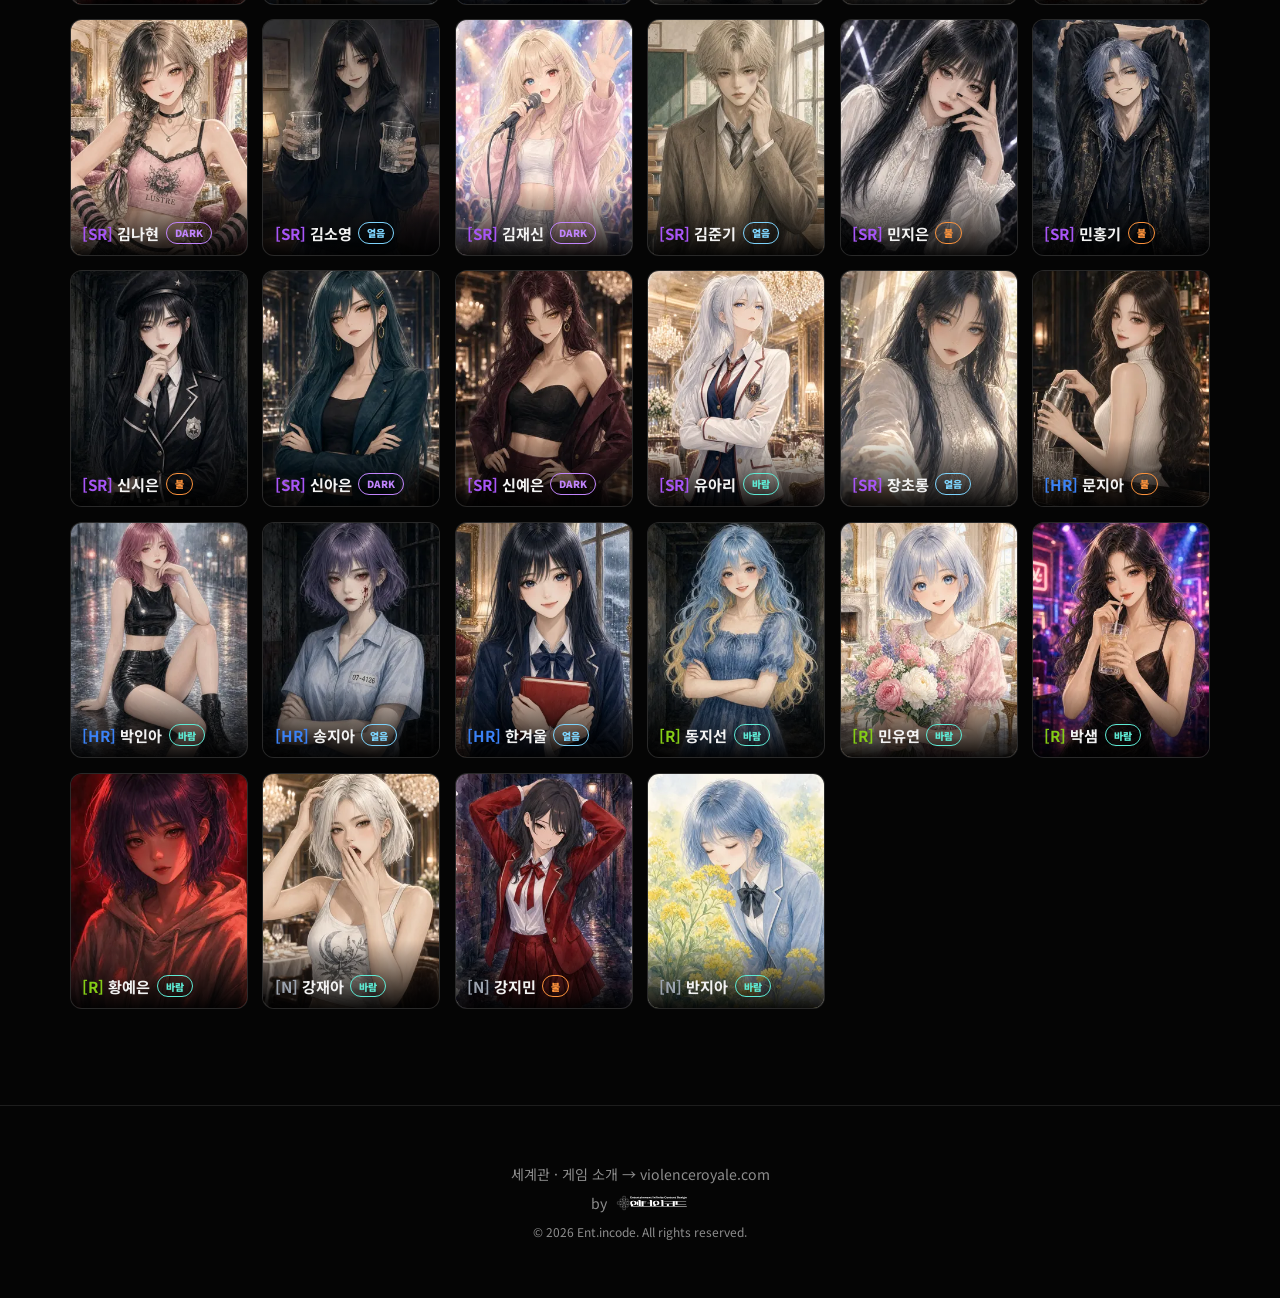
==== commit 31e749f1: "미니게임 VR 헥사 정렬 추가 퍼즐 장르에 웹·텔레그램 카드를 넣고 표지 WebP와 데이터 캐시 버전을 갱신했다.  Co-authored-by: STEVE <steveJea@use" ====
--- a/index.html
+++ b/index.html
@@ -54,6 +54,7 @@
  <article class="mg-card" data-id="tile" data-cat="puzzle"><img src="assets/img/mg-tile.webp" alt="VR 타일 매칭 표지. 캐릭터 얼굴 타일" loading="lazy"><div class="mg-body"><p class="mg-k">퍼즐</p><h4>VR 타일 매칭</h4><p class="mg-d">귀여운 VR 캐릭터 타일 3개를 모아 없애는 퍼즐! 36스테이지에 도전하세요.</p><div class="mg-plats"><a class="plat" href="https://t.me/VR_TILE_MATCHING_BOT/PLAY" target="_blank" rel="noopener">텔레그램</a><a class="plat" href="https://vr-tile.pages.dev" target="_blank" rel="noopener">웹</a></div></div></article>
  <article class="mg-card" data-id="potion" data-cat="puzzle"><img src="assets/img/mg-potion.webp" alt="VR 물약 정렬 표지. 선반 위 물약 병" loading="lazy"><div class="mg-body"><p class="mg-k">퍼즐</p><h4>VR 물약 정렬</h4><p class="mg-d">같은 색 물약을 한 병에 모으는 퍼즐! 응원 친구와 도감을 만나며 70스테이지에 도전하세요.</p><div class="mg-plats"><a class="plat" href="https://t.me/VR_FILL_BOTTLE_BOT/PLAY" target="_blank" rel="noopener">텔레그램</a><a class="plat" href="https://vr-potion.pages.dev" target="_blank" rel="noopener">웹</a></div></div></article>
  <article class="mg-card" data-id="screw" data-cat="puzzle"><img src="assets/img/mg-screw.webp" alt="VR 나사풀기 표지. 알록달록 나사" loading="lazy"><div class="mg-body"><p class="mg-k">퍼즐</p><h4>VR 나사풀기</h4><p class="mg-d">귀여운 VR 캐릭터 판의 알록달록 나사를 풀어 5칸 트레이에 정리하는 퍼즐! 65스테이지와 부스터·도감을 즐겨요.</p><div class="mg-plats"><a class="plat" href="https://t.me/VR_solve_screw_bot/play" target="_blank" rel="noopener">텔레그램</a><a class="plat" href="https://vr-screw.pages.dev" target="_blank" rel="noopener">웹</a></div></div></article>
+ <article class="mg-card" data-id="hexa" data-cat="puzzle"><img src="assets/img/mg-hexa.webp" alt="VR 헥사 정렬 표지. 알록달록 육각 타일" loading="lazy"><div class="mg-body"><p class="mg-k">퍼즐</p><h4>VR 헥사 정렬</h4><p class="mg-d">귀여운 VR 캐릭터 육각 타일 더미를 끌어다 놓아 같은 색끼리 합치고 10장씩 터뜨리는 퍼즐! 72스테이지와 부스터·도감을 즐겨요.</p><div class="mg-plats"><a class="plat" href="https://t.me/VR_HEXA_bot/play" target="_blank" rel="noopener">텔레그램</a><a class="plat" href="https://vr-hexa.pages.dev" target="_blank" rel="noopener">웹</a></div></div></article>
 </div>
 <div class="mg-empty" id="mgEmpty" hidden><p>이 장르의 게임이 아직 없어요.</p><a href="#games" id="mgReset">전체 게임 보기</a></div>
 </div>
@@ -79,5 +80,5 @@
 <p><a href="https://violenceroyale.com" target="_blank" rel="noopener">세계관 · 게임 소개 → violenceroyale.com</a></p>
 <p><a class="ent" href="https://entincode.co.kr" target="_blank" rel="noopener">by <img src="assets/img/entincode_white.svg" alt="Ent.incode"></a></p>
 <p class="c">© 2026 Ent.incode. All rights reserved.</p></div></footer>
-<script src="data/news.js"></script><script src="data/characters.js"></script><script src="data/minigames.js?v=dd03ff2c58c5"></script><script src="minigames.js?v=b08b2ced1158"></script><script src="main.js"></script>
+<script src="data/news.js"></script><script src="data/characters.js"></script><script src="data/minigames.js?v=6c1b675d93a7"></script><script src="minigames.js?v=b08b2ced1158"></script><script src="main.js"></script>
 </body></html>
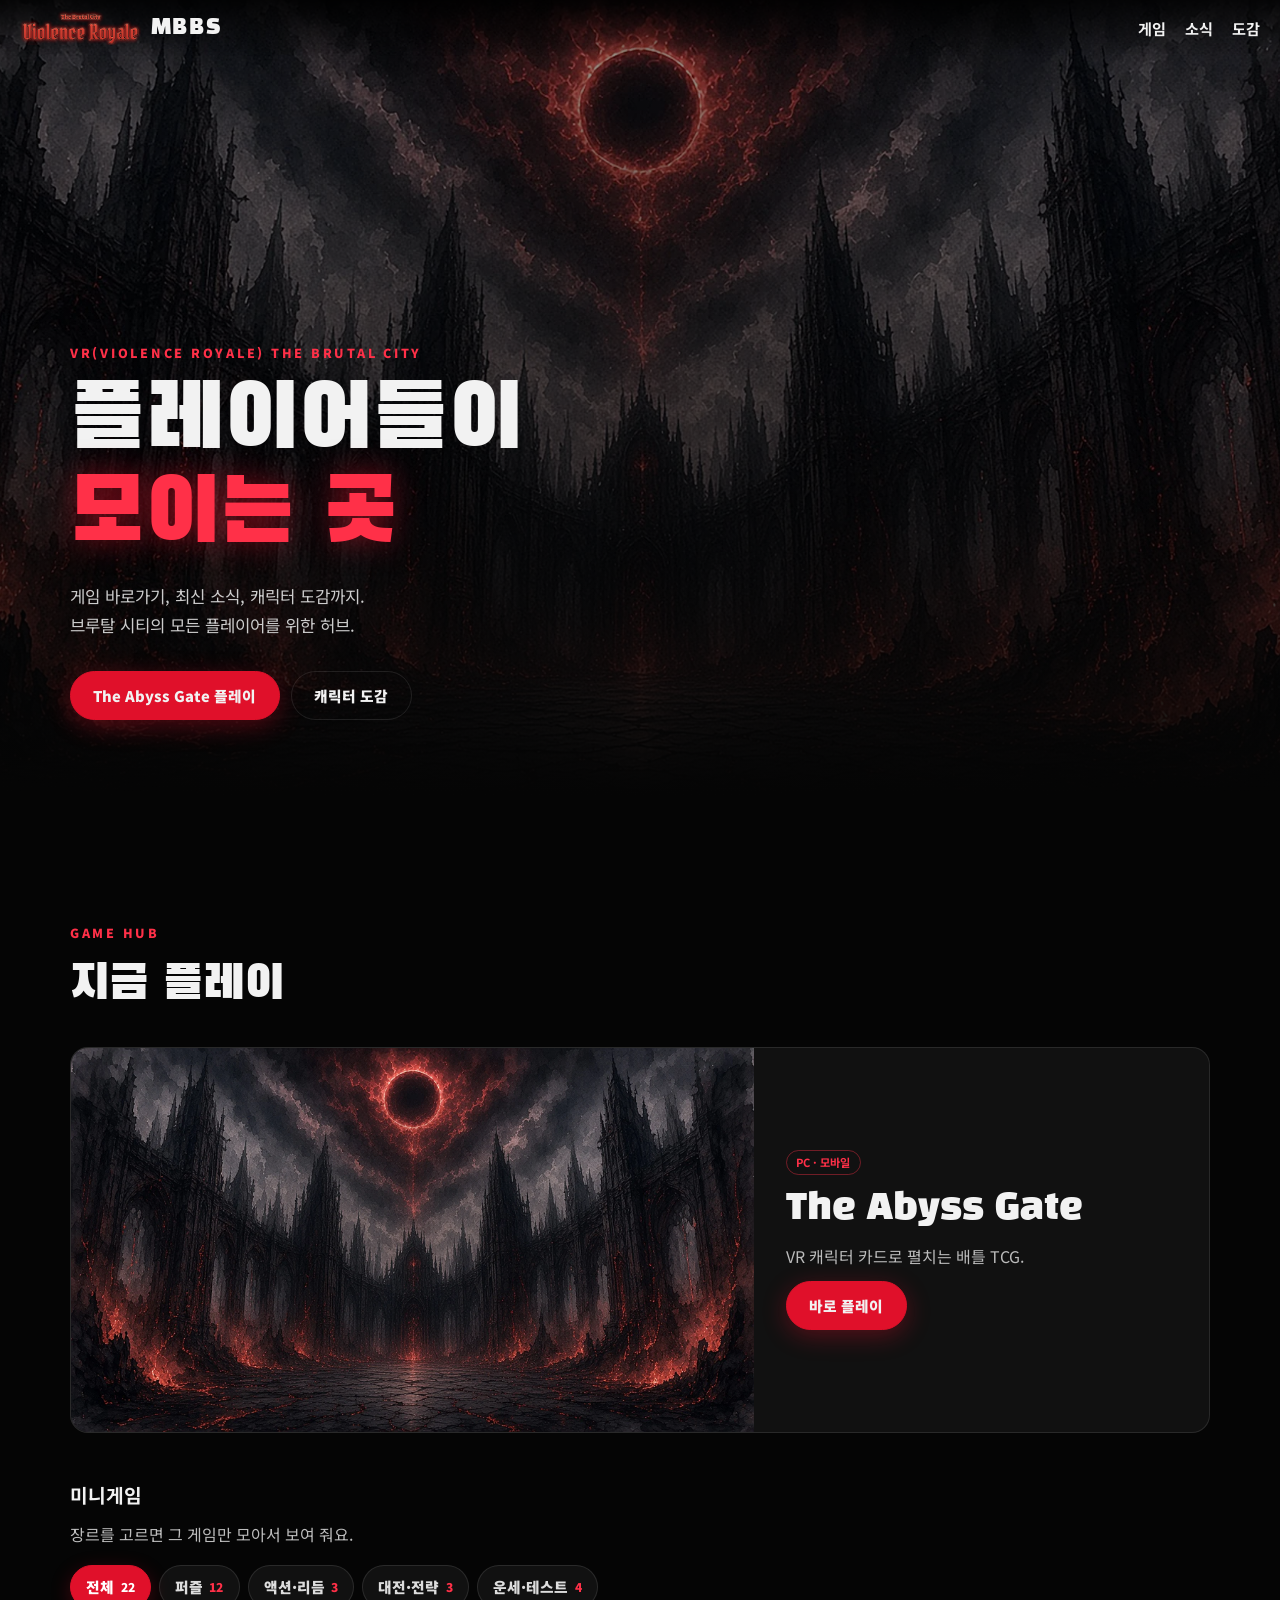
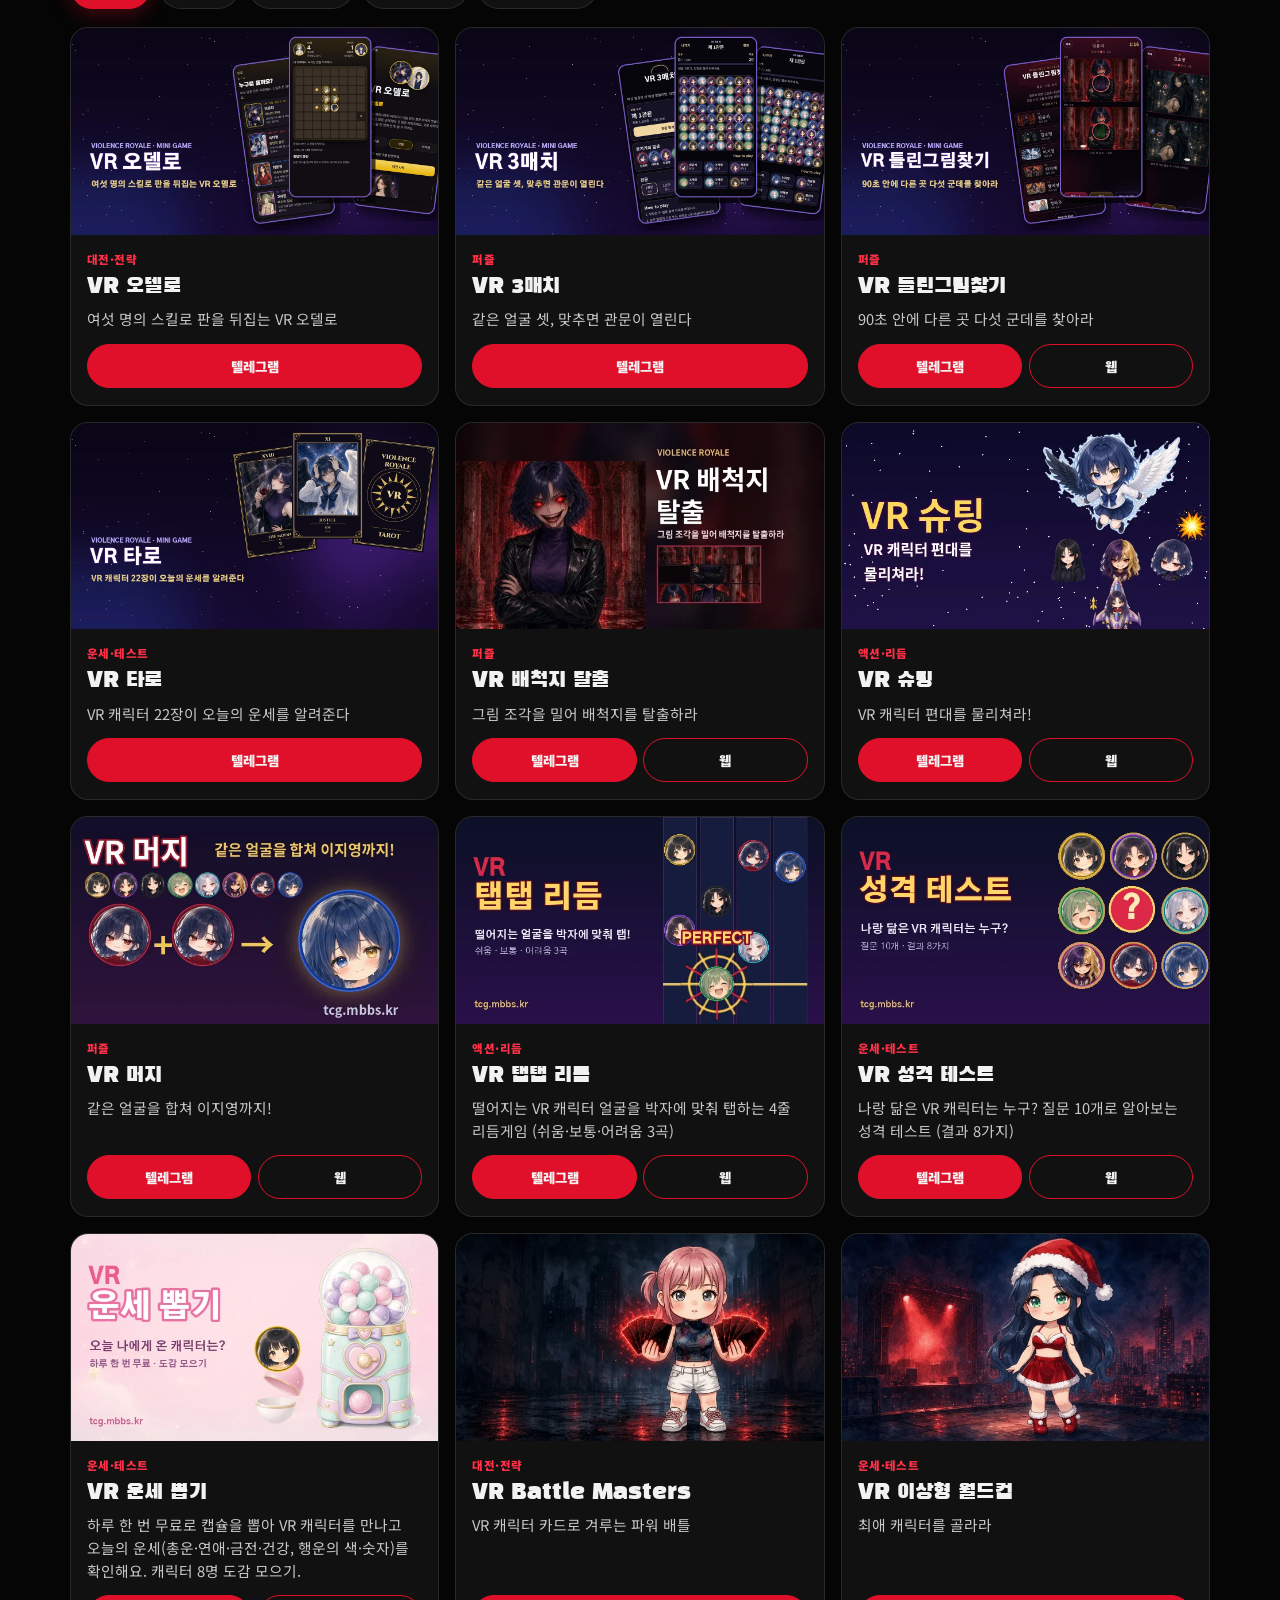
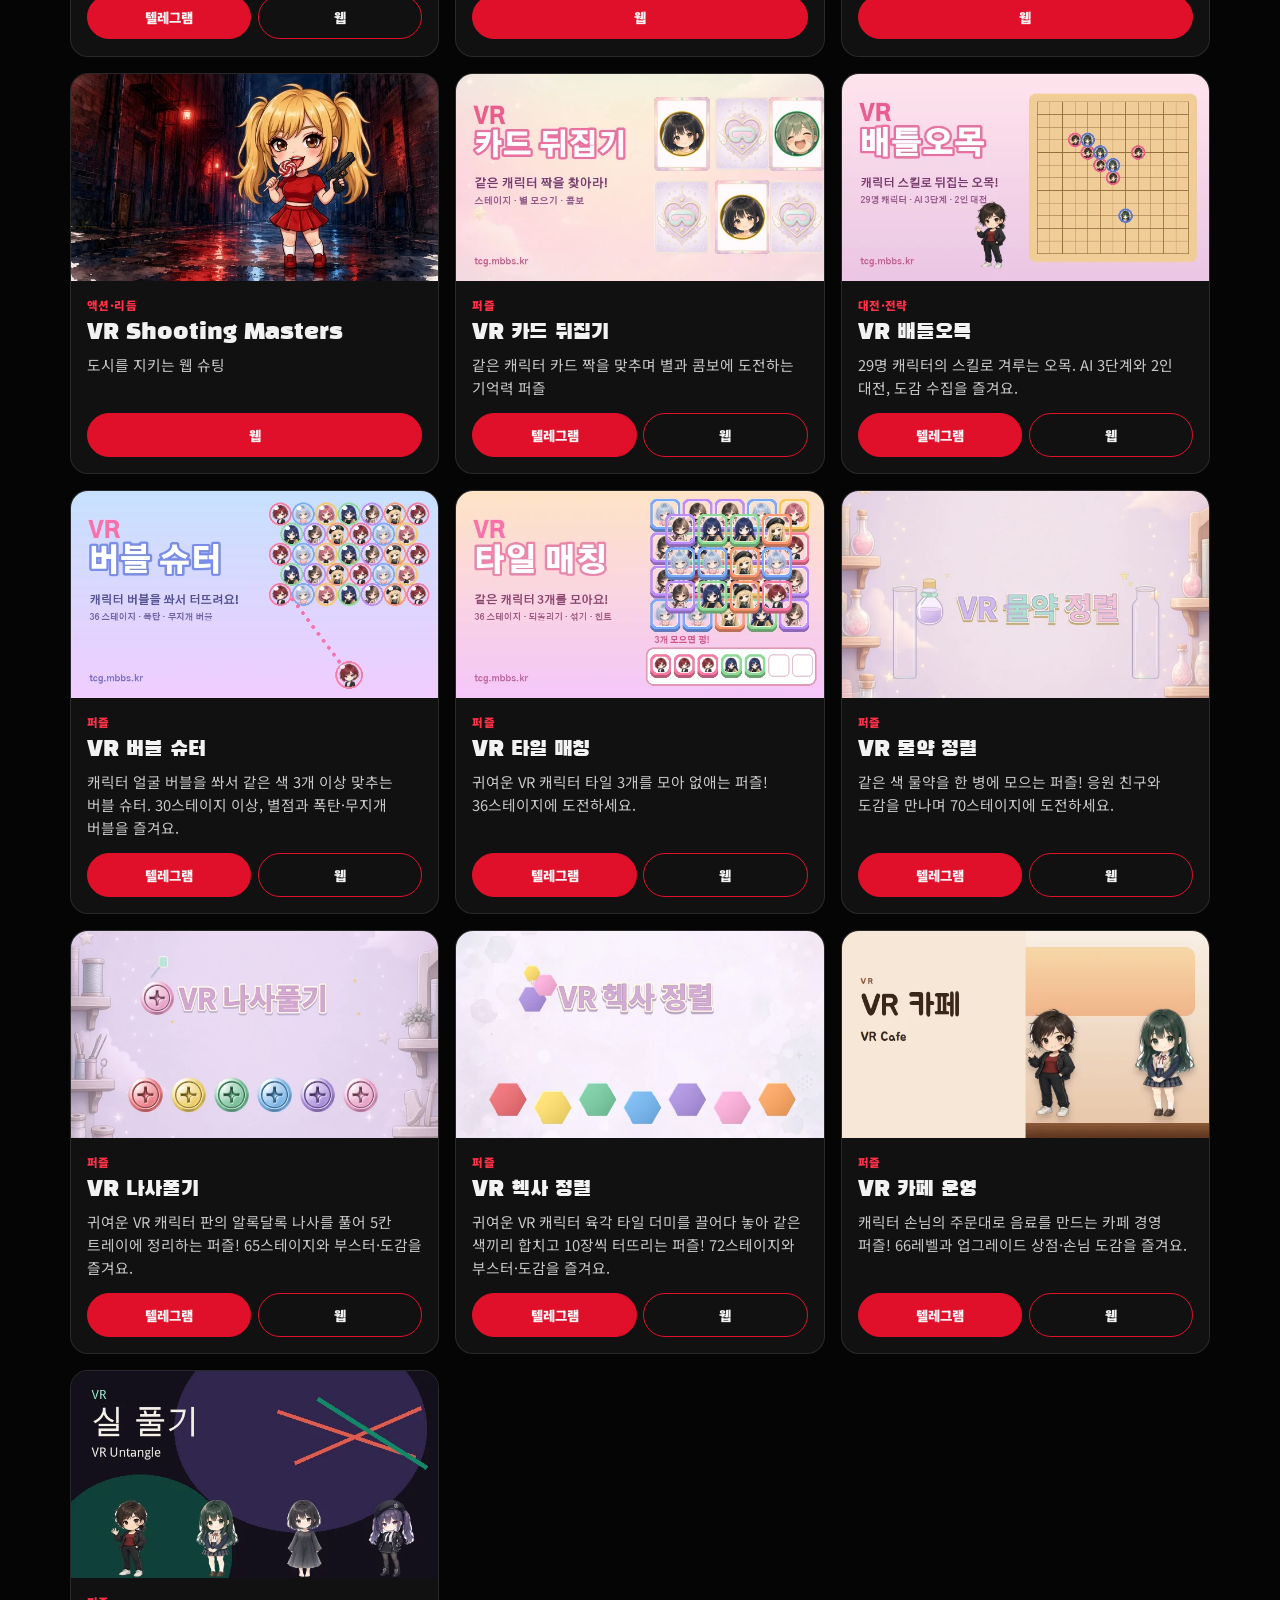
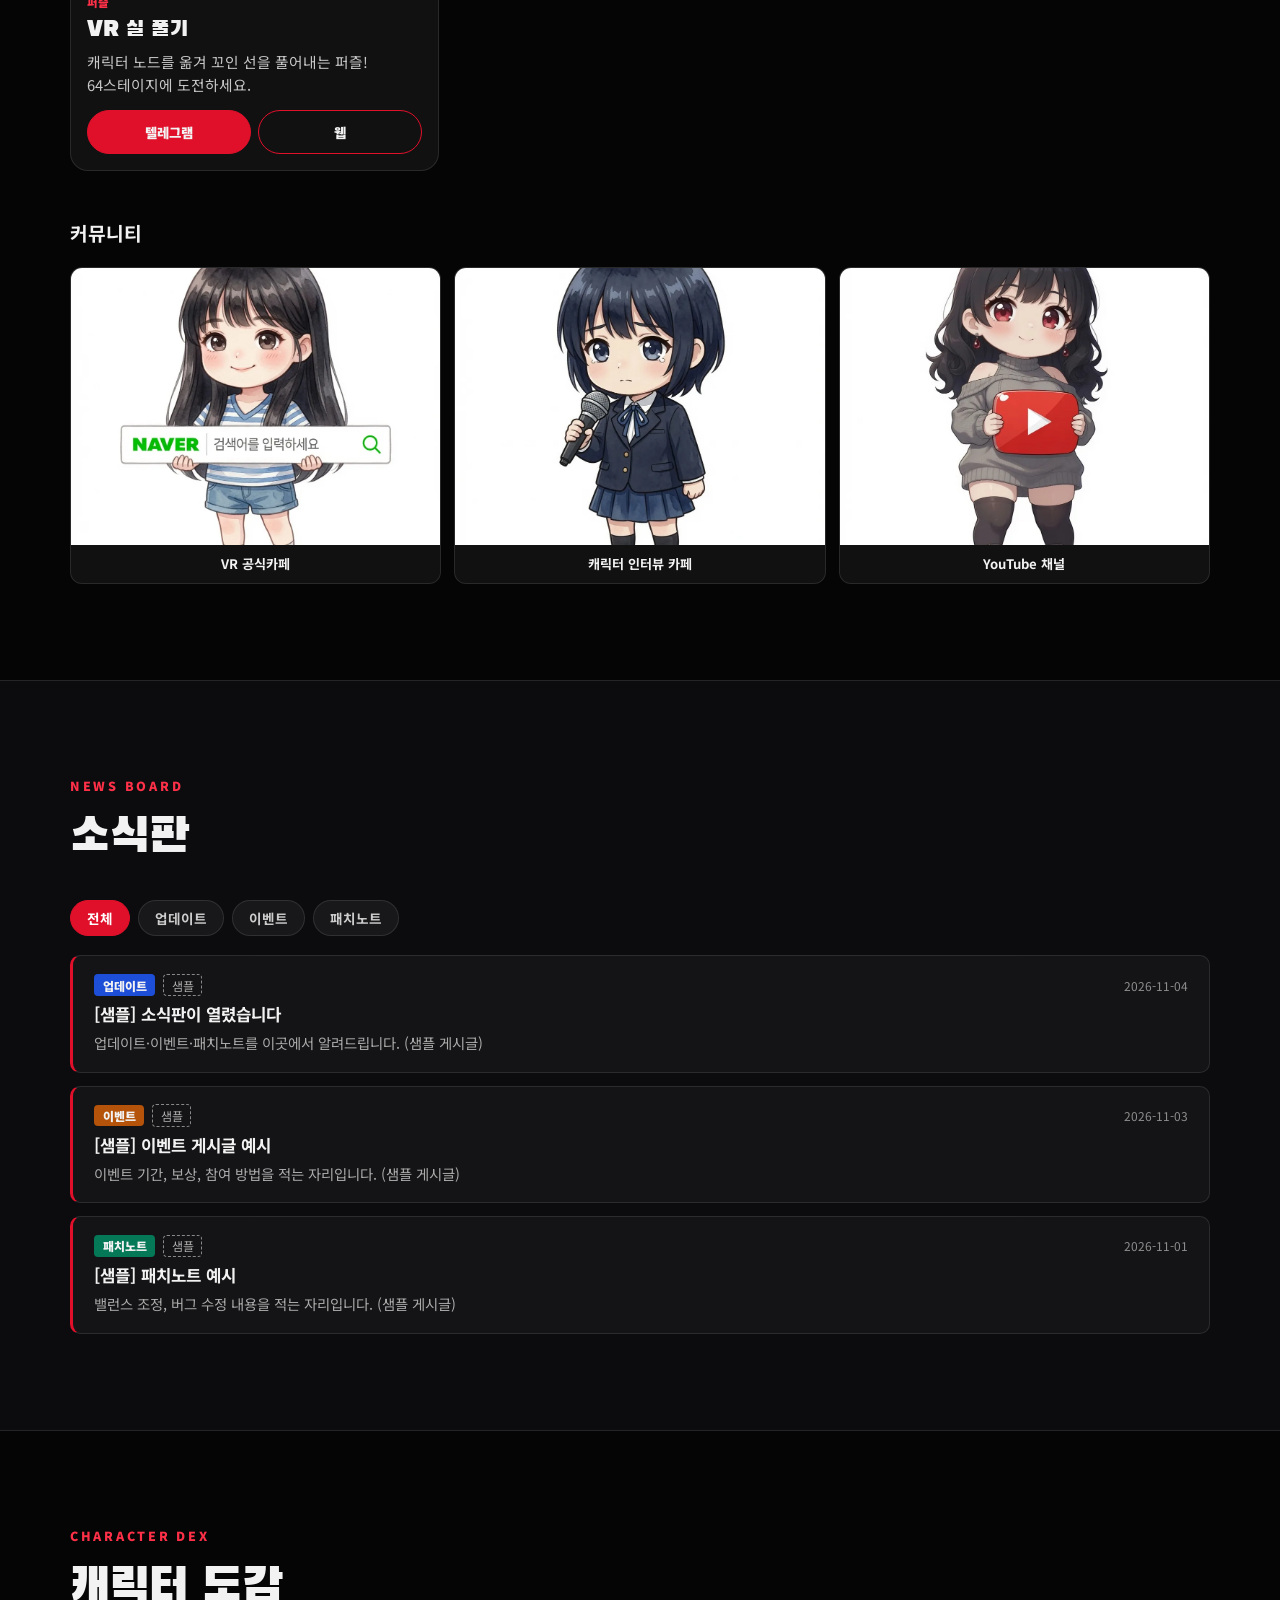
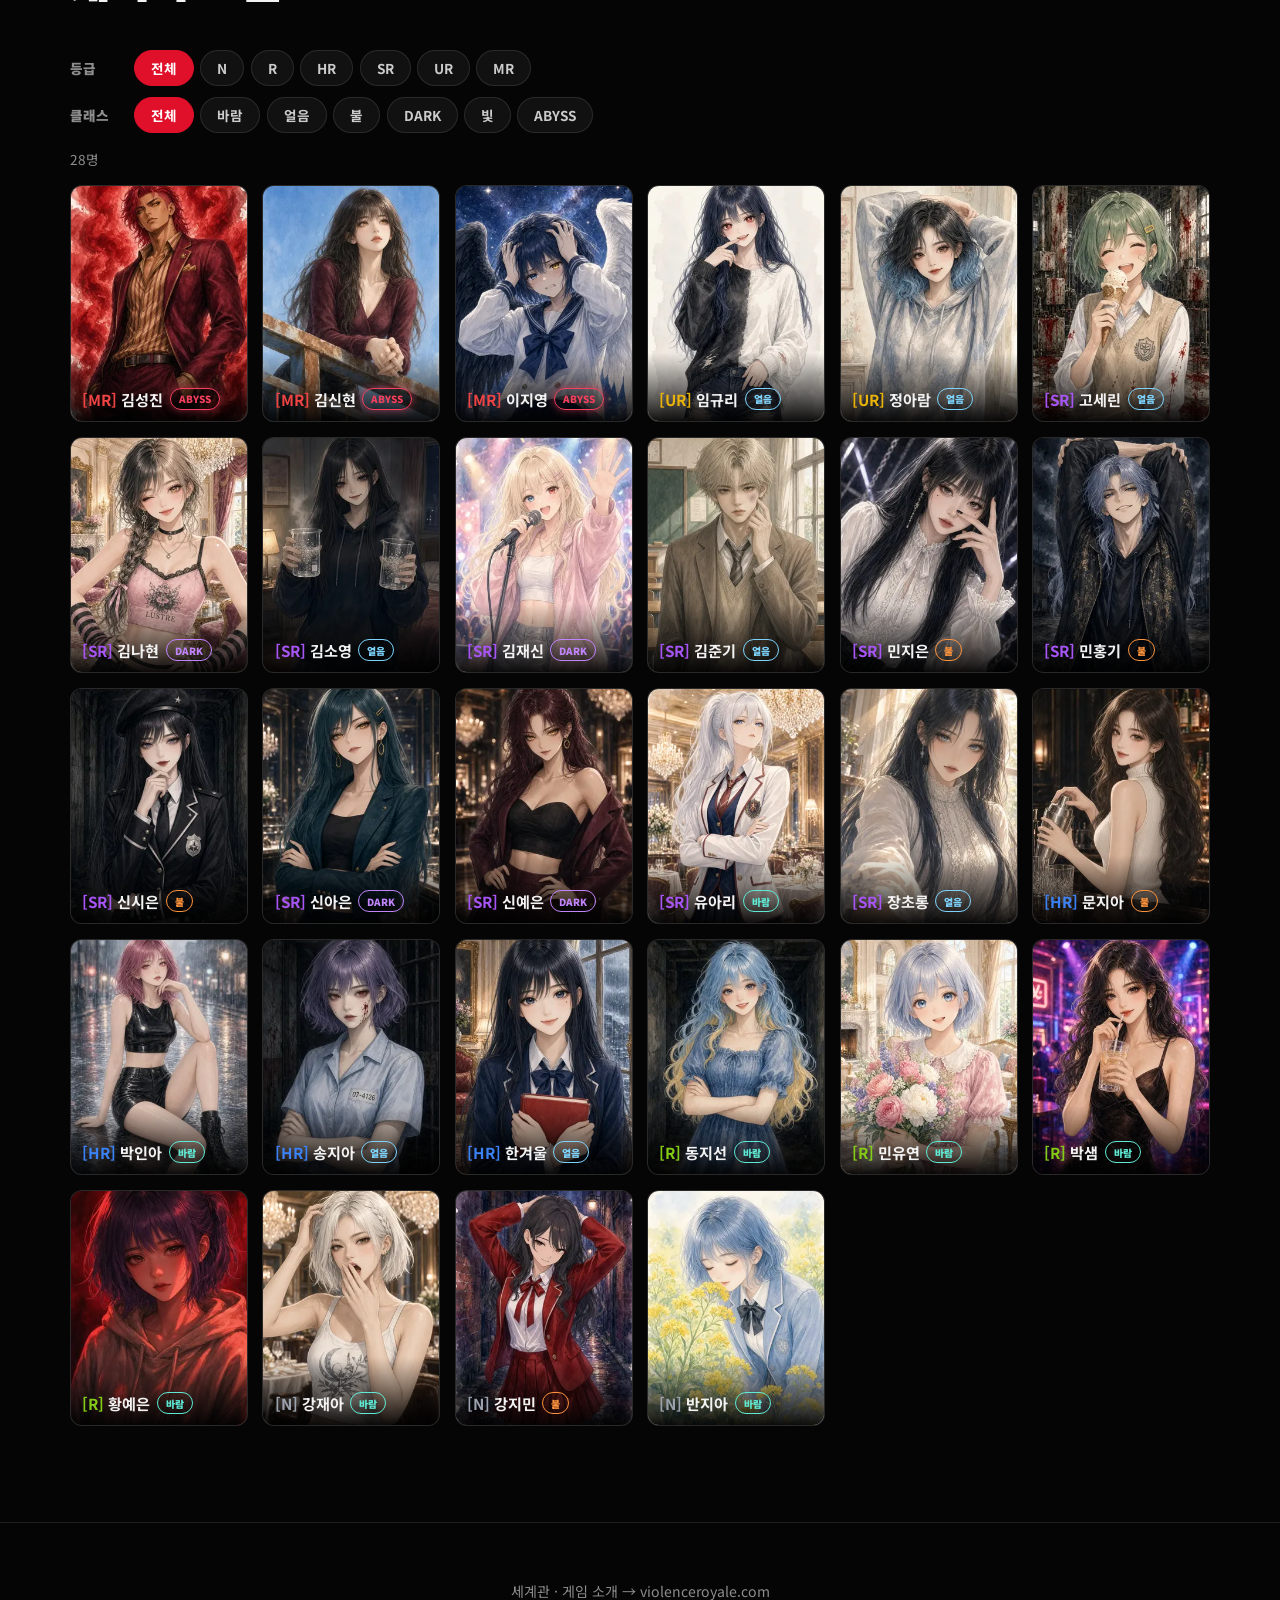
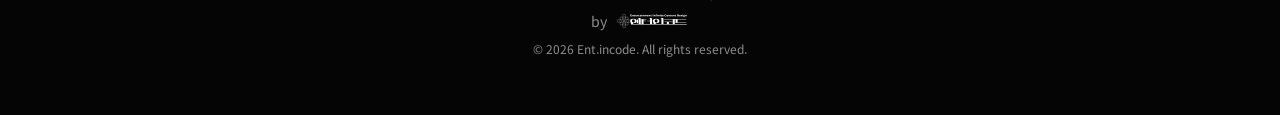
==== commit d0dda2e3: "미니게임 VR 카페 운영·VR 실 풀기 추가 퍼즐 장르에 두 장을 넣고 표지 WebP와 데이터 캐시 버전을 갱신했다.  Co-authored-by: STEVE <steveJea@u" ====
--- a/index.html
+++ b/index.html
@@ -55,6 +55,8 @@
  <article class="mg-card" data-id="potion" data-cat="puzzle"><img src="assets/img/mg-potion.webp" alt="VR 물약 정렬 표지. 선반 위 물약 병" loading="lazy"><div class="mg-body"><p class="mg-k">퍼즐</p><h4>VR 물약 정렬</h4><p class="mg-d">같은 색 물약을 한 병에 모으는 퍼즐! 응원 친구와 도감을 만나며 70스테이지에 도전하세요.</p><div class="mg-plats"><a class="plat" href="https://t.me/VR_FILL_BOTTLE_BOT/PLAY" target="_blank" rel="noopener">텔레그램</a><a class="plat" href="https://vr-potion.pages.dev" target="_blank" rel="noopener">웹</a></div></div></article>
  <article class="mg-card" data-id="screw" data-cat="puzzle"><img src="assets/img/mg-screw.webp" alt="VR 나사풀기 표지. 알록달록 나사" loading="lazy"><div class="mg-body"><p class="mg-k">퍼즐</p><h4>VR 나사풀기</h4><p class="mg-d">귀여운 VR 캐릭터 판의 알록달록 나사를 풀어 5칸 트레이에 정리하는 퍼즐! 65스테이지와 부스터·도감을 즐겨요.</p><div class="mg-plats"><a class="plat" href="https://t.me/VR_solve_screw_bot/play" target="_blank" rel="noopener">텔레그램</a><a class="plat" href="https://vr-screw.pages.dev" target="_blank" rel="noopener">웹</a></div></div></article>
  <article class="mg-card" data-id="hexa" data-cat="puzzle"><img src="assets/img/mg-hexa.webp" alt="VR 헥사 정렬 표지. 알록달록 육각 타일" loading="lazy"><div class="mg-body"><p class="mg-k">퍼즐</p><h4>VR 헥사 정렬</h4><p class="mg-d">귀여운 VR 캐릭터 육각 타일 더미를 끌어다 놓아 같은 색끼리 합치고 10장씩 터뜨리는 퍼즐! 72스테이지와 부스터·도감을 즐겨요.</p><div class="mg-plats"><a class="plat" href="https://t.me/VR_HEXA_bot/play" target="_blank" rel="noopener">텔레그램</a><a class="plat" href="https://vr-hexa.pages.dev" target="_blank" rel="noopener">웹</a></div></div></article>
+ <article class="mg-card" data-id="cafe" data-cat="puzzle"><img src="assets/img/mg-cafe.webp" alt="VR 카페 운영 표지. 카페의 VR 캐릭터" loading="lazy"><div class="mg-body"><p class="mg-k">퍼즐</p><h4>VR 카페 운영</h4><p class="mg-d">캐릭터 손님의 주문대로 음료를 만드는 카페 경영 퍼즐! 66레벨과 업그레이드 상점·손님 도감을 즐겨요.</p><div class="mg-plats"><a class="plat" href="https://t.me/VR_Cafe_Serving_bot/play" target="_blank" rel="noopener">텔레그램</a><a class="plat" href="https://vr-cafe.pages.dev" target="_blank" rel="noopener">웹</a></div></div></article>
+ <article class="mg-card" data-id="untangle" data-cat="puzzle"><img src="assets/img/mg-untangle.webp" alt="VR 실 풀기 표지. 꼬인 선과 VR 캐릭터" loading="lazy"><div class="mg-body"><p class="mg-k">퍼즐</p><h4>VR 실 풀기</h4><p class="mg-d">캐릭터 노드를 옮겨 꼬인 선을 풀어내는 퍼즐! 64스테이지에 도전하세요.</p><div class="mg-plats"><a class="plat" href="https://t.me/VR_Untangle_bot/play" target="_blank" rel="noopener">텔레그램</a><a class="plat" href="https://vr-untangle.pages.dev" target="_blank" rel="noopener">웹</a></div></div></article>
 </div>
 <div class="mg-empty" id="mgEmpty" hidden><p>이 장르의 게임이 아직 없어요.</p><a href="#games" id="mgReset">전체 게임 보기</a></div>
 </div>
@@ -80,5 +82,5 @@
 <p><a href="https://violenceroyale.com" target="_blank" rel="noopener">세계관 · 게임 소개 → violenceroyale.com</a></p>
 <p><a class="ent" href="https://entincode.co.kr" target="_blank" rel="noopener">by <img src="assets/img/entincode_white.svg" alt="Ent.incode"></a></p>
 <p class="c">© 2026 Ent.incode. All rights reserved.</p></div></footer>
-<script src="data/news.js"></script><script src="data/characters.js"></script><script src="data/minigames.js?v=6c1b675d93a7"></script><script src="minigames.js?v=b08b2ced1158"></script><script src="main.js"></script>
+<script src="data/news.js"></script><script src="data/characters.js"></script><script src="data/minigames.js?v=8e021a2e8b73"></script><script src="minigames.js?v=b08b2ced1158"></script><script src="main.js"></script>
 </body></html>
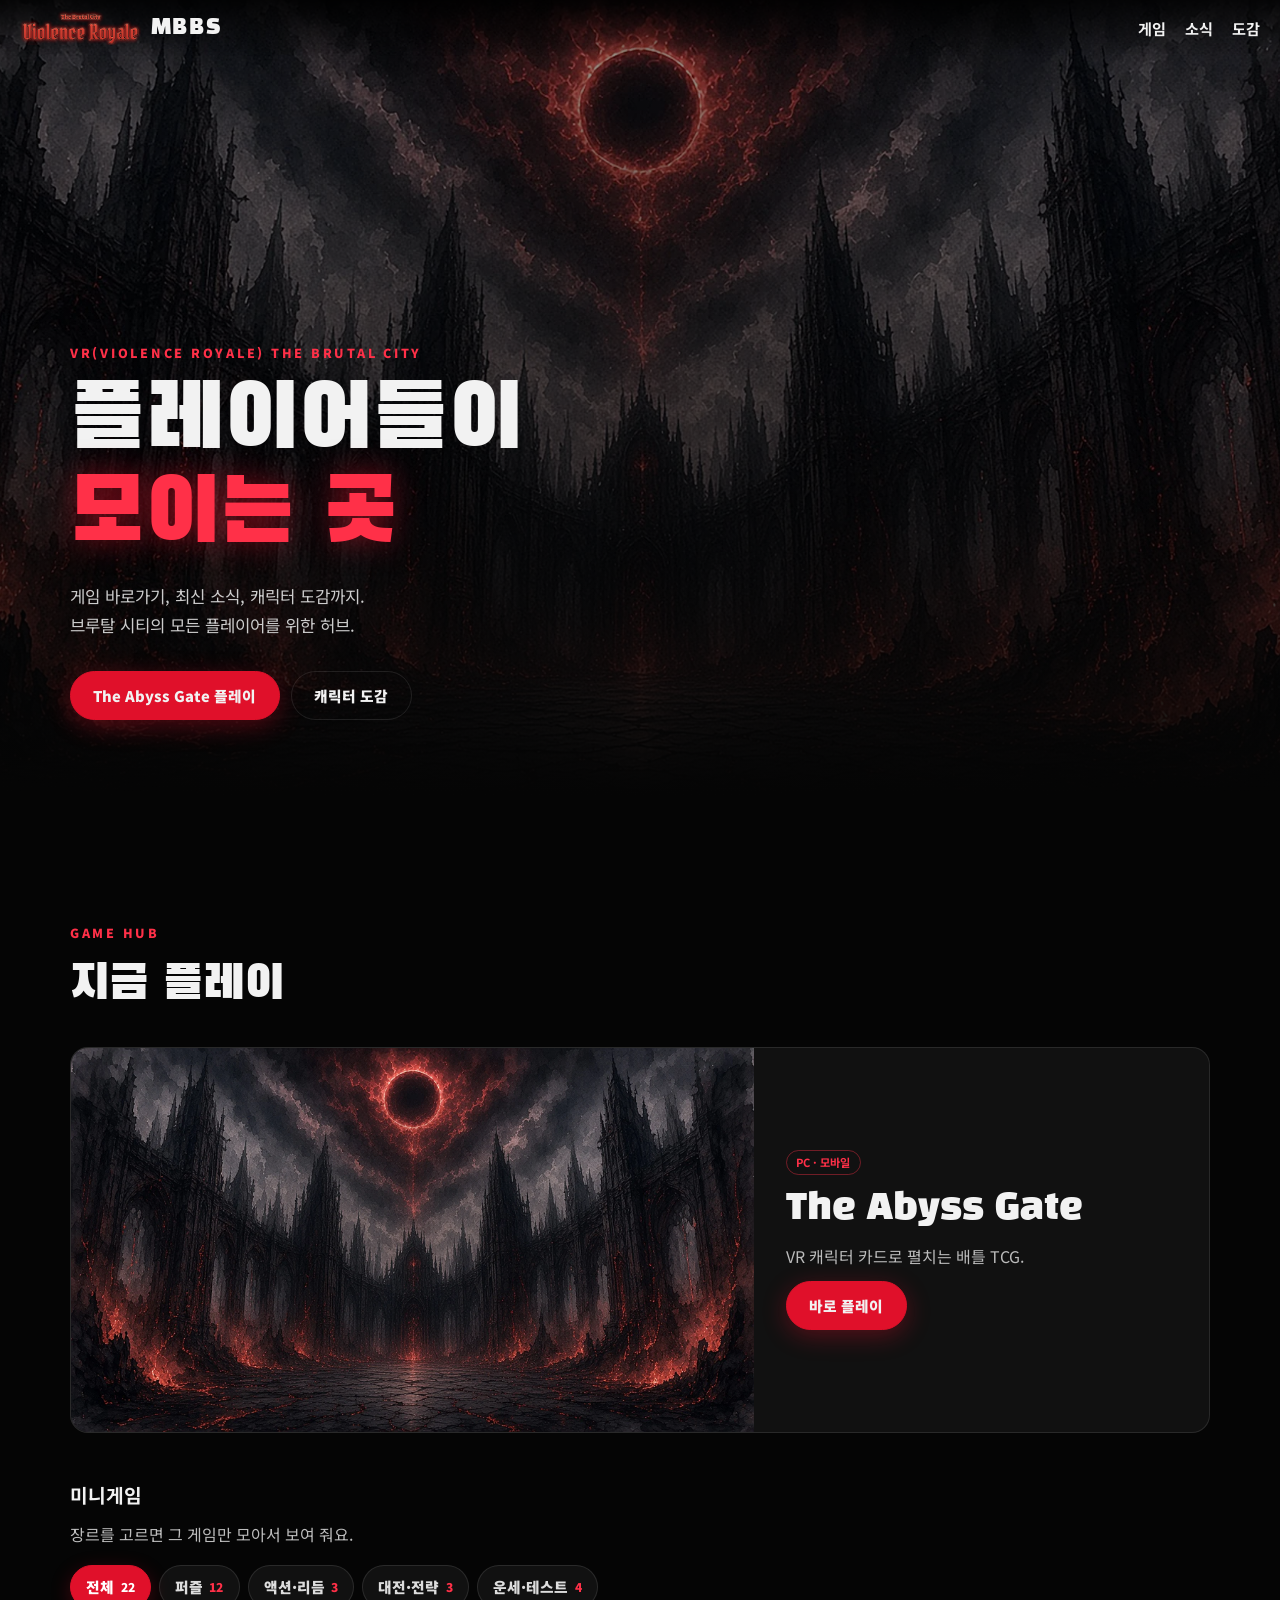
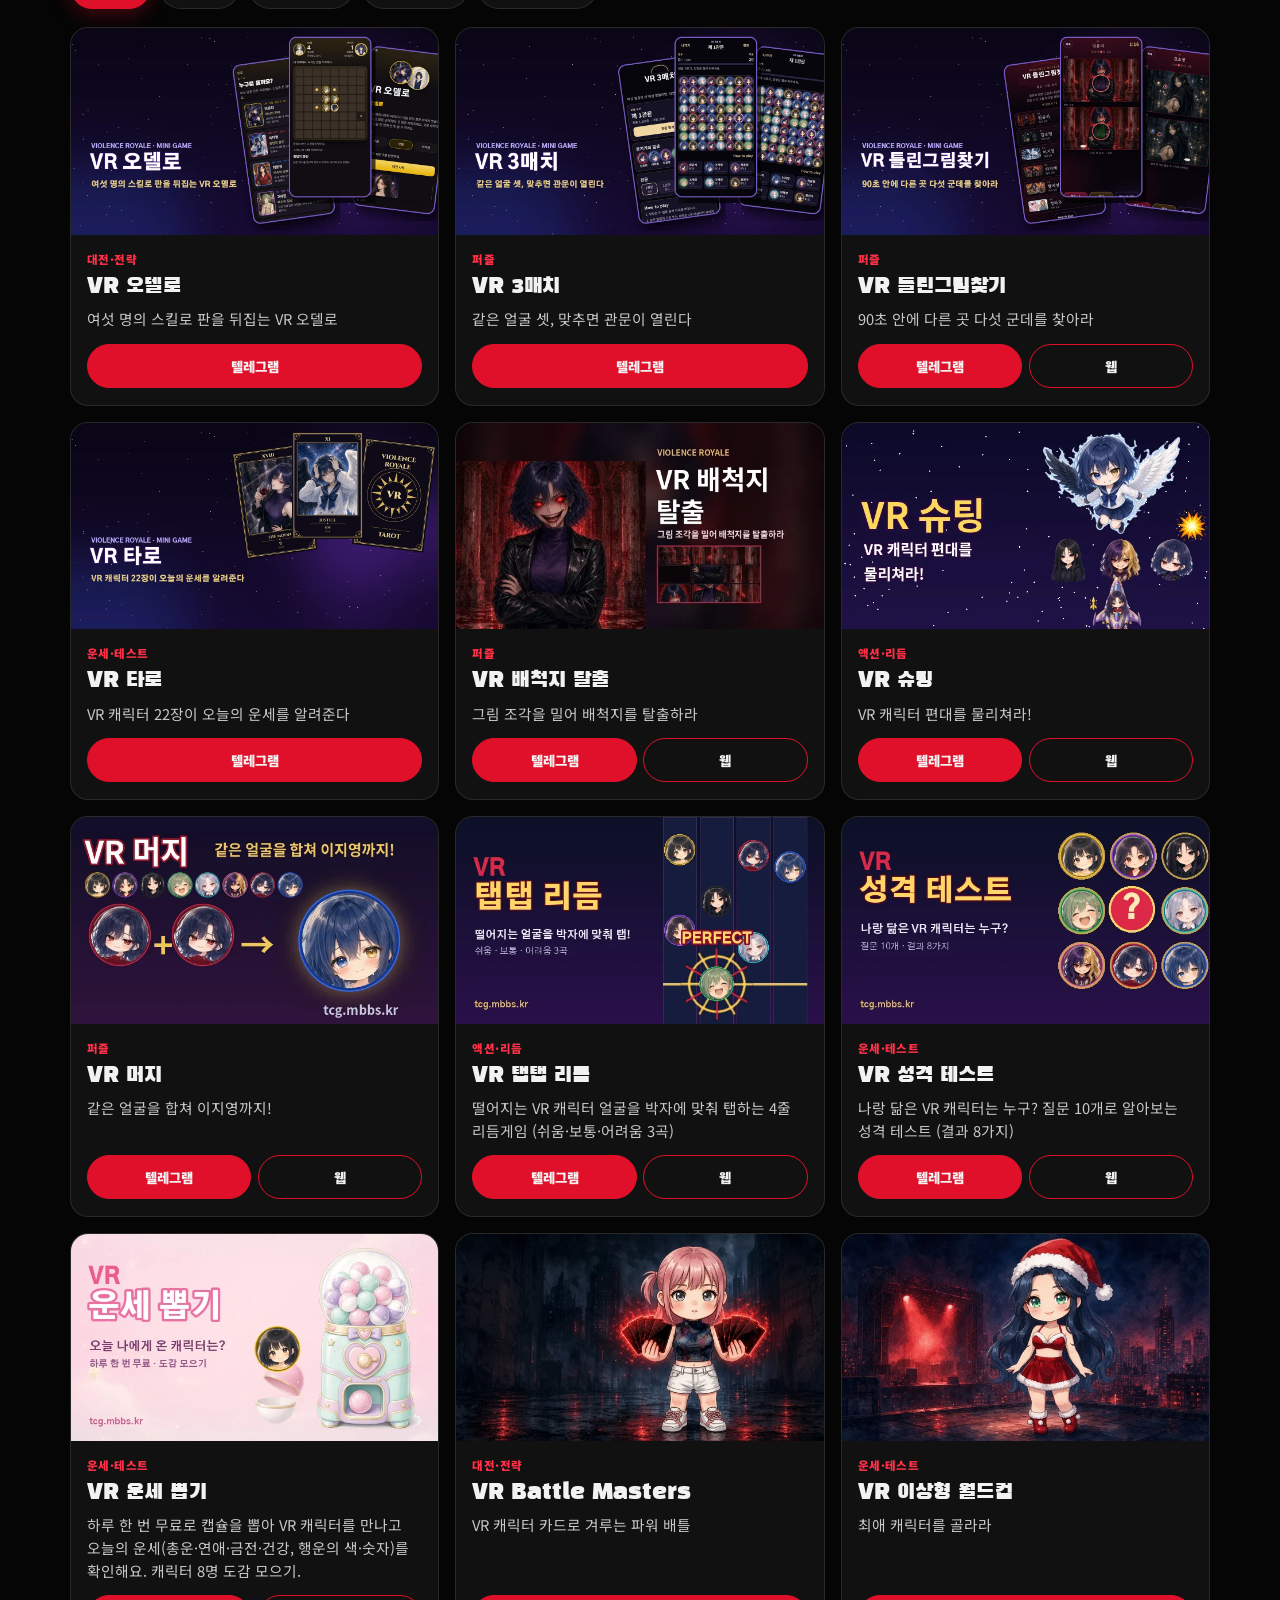
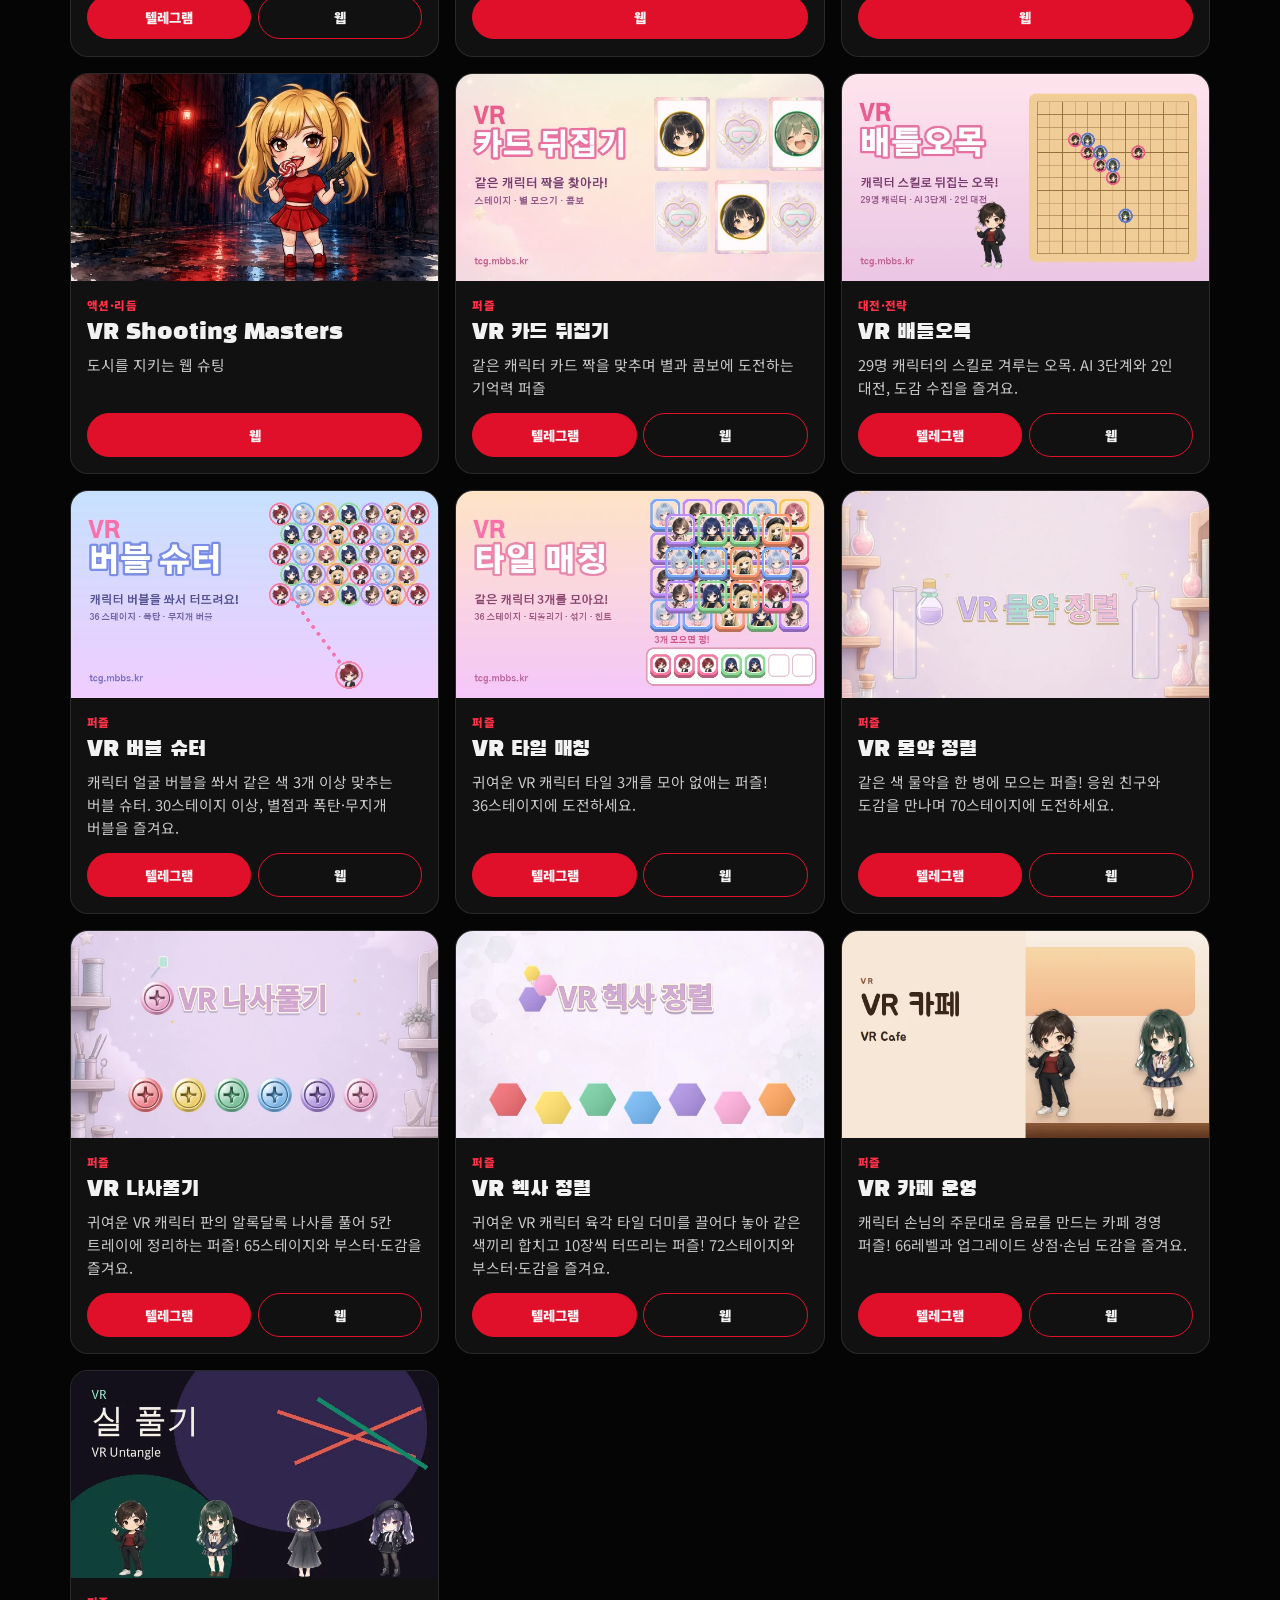
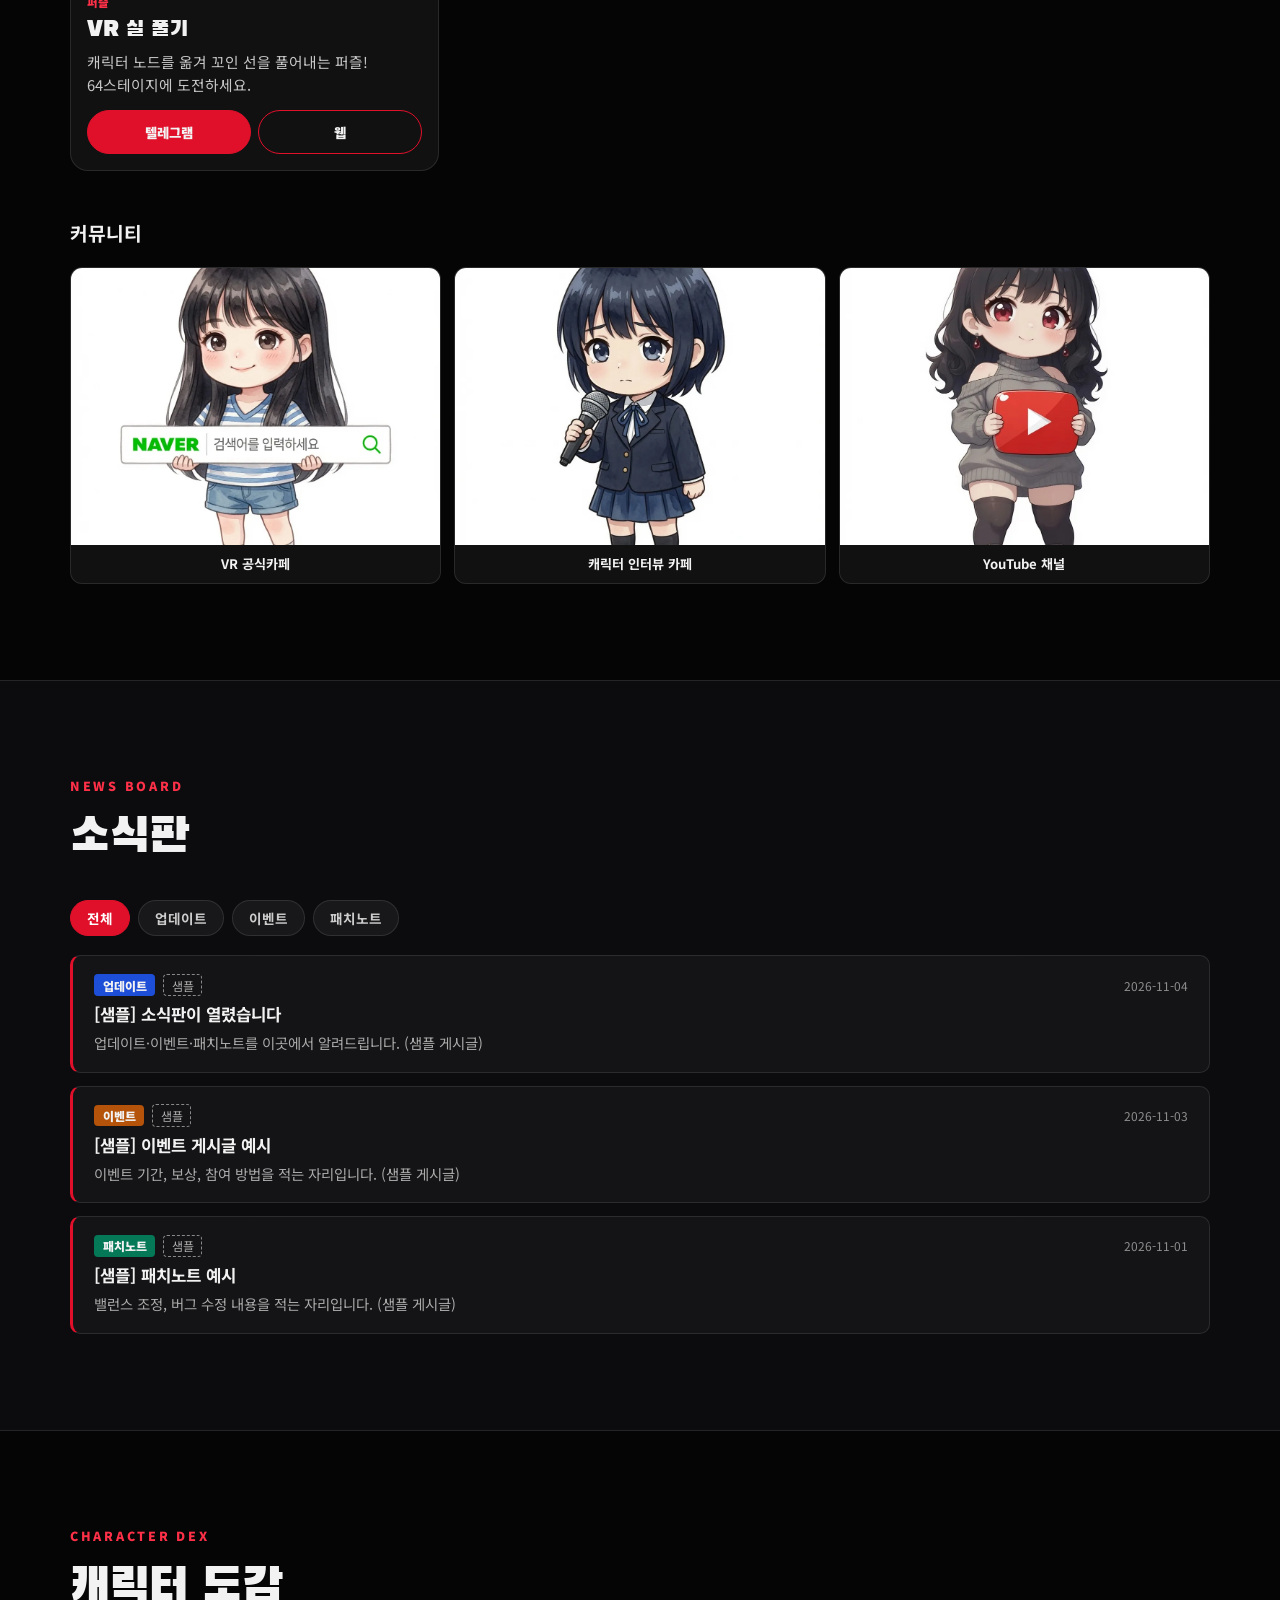
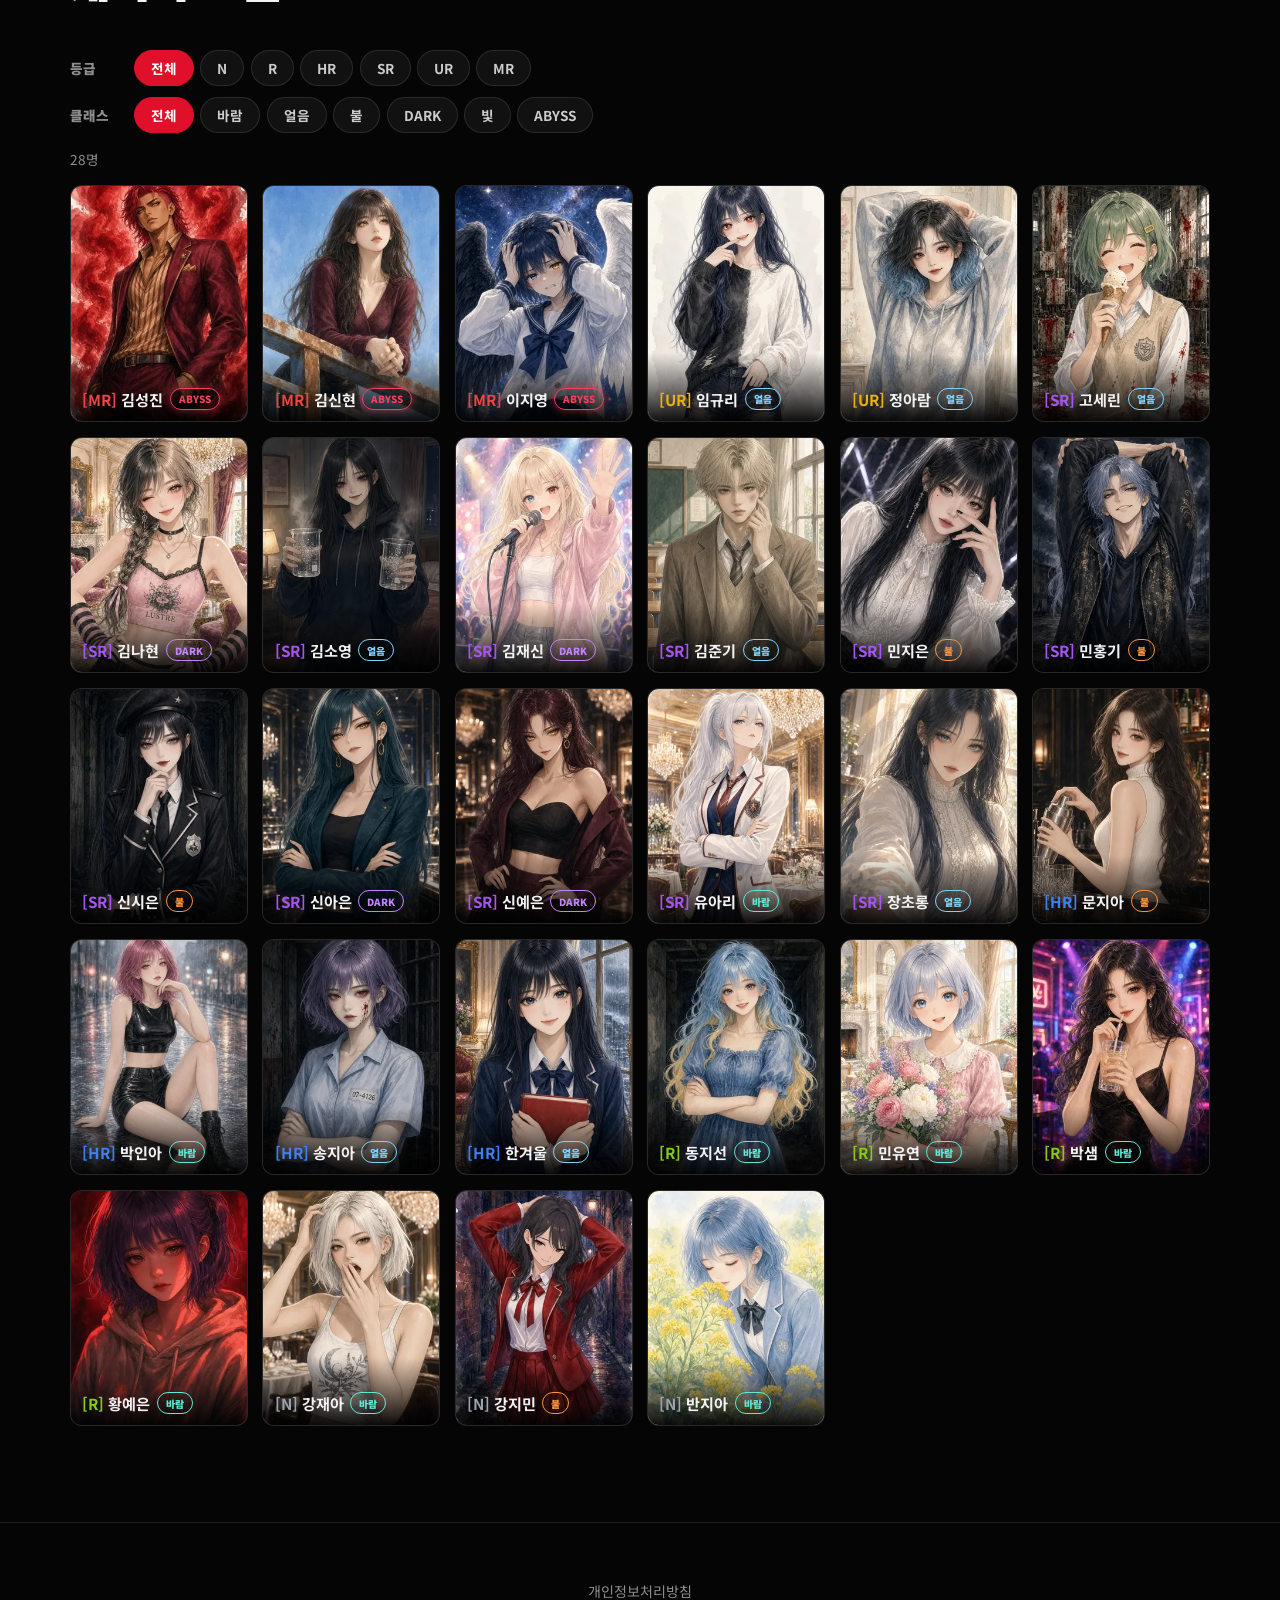
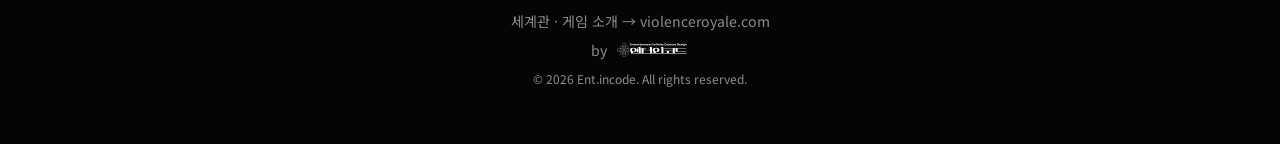
==== commit 3dee1621: "개인정보처리방침 페이지와 푸터 링크 추가 Co-authored-by: STEVE <steveJea@users.noreply.github.com>" ====
--- a/index.html
+++ b/index.html
@@ -1,16 +1,32 @@
 <!doctype html><html lang="ko"><head><meta charset="utf-8">
 <meta name="viewport" content="width=device-width,initial-scale=1">
 <title>MBBS.KR | VR(Violence Royale) The Brutal City 플레이어 허브</title>
-<meta name="description" content="VR(Violence Royale) The Brutal City 플레이어들이 모이는 곳. The Abyss Gate, Violence Royale Mini Games, 소식판, 캐릭터 도감을 한곳에서.">
+<meta name="description" content="MBBS.KR은 VR 브루탈 시티의 플레이어 허브입니다. 게임 허브와 미니게임, 소식판, 캐릭터 도감을 한곳에서 만나 보세요.">
 <meta name="keywords" content="Violence Royale, The Brutal City, The Abyss Gate, 어비스게이트, VR 오델로, VR 3매치, VR 틀린그림찾기, VR 타로, 캐릭터 도감, MBBS">
+<link rel="canonical" href="https://mbbs.kr/">
+<meta property="og:type" content="website">
+<meta property="og:site_name" content="MBBS.KR">
+<meta property="og:locale" content="ko_KR">
+<meta property="og:url" content="https://mbbs.kr/">
 <meta property="og:title" content="MBBS.KR — VR The Brutal City 플레이어 허브">
-<meta property="og:description" content="게임 허브 · 소식판 · 캐릭터 도감">
-<meta property="og:image" content="https://mbbs.kr/img/logo.png">
+<meta property="og:description" content="MBBS.KR은 VR 브루탈 시티의 플레이어 허브입니다. 게임 허브와 미니게임, 소식판, 캐릭터 도감을 한곳에서 만나 보세요.">
+<meta property="og:image" content="https://mbbs.kr/img/og-share.jpg">
+<meta property="og:image:width" content="1200">
+<meta property="og:image:height" content="630">
 <meta name="twitter:card" content="summary_large_image">
+<meta name="twitter:title" content="MBBS.KR — VR The Brutal City 플레이어 허브">
+<meta name="twitter:description" content="MBBS.KR은 VR 브루탈 시티의 플레이어 허브입니다. 게임 허브와 미니게임, 소식판, 캐릭터 도감을 한곳에서 만나 보세요.">
+<meta name="twitter:image" content="https://mbbs.kr/img/og-share.jpg">
 <link rel="icon" type="image/webp" href="img/favicon.webp">
+<link rel="apple-touch-icon" href="img/apple-touch-icon.png">
 <link rel="preconnect" href="https://fonts.googleapis.com"><link rel="preconnect" href="https://fonts.gstatic.com" crossorigin>
 <link href="https://fonts.googleapis.com/css2?family=Black+Han+Sans&family=Noto+Sans+KR:wght@400;700;900&display=swap" rel="stylesheet">
-<link rel="stylesheet" href="style.css?v=359e16607062"></head><body>
+<link rel="stylesheet" href="style.css?v=359e16607062">
+<script async src="https://www.googletagmanager.com/gtag/js?id=G-9WVC443VE6"></script>
+<script>window.dataLayer=window.dataLayer||[];function gtag(){dataLayer.push(arguments);}gtag('js',new Date());gtag('config','G-9WVC443VE6');</script>
+<script type="text/javascript">(function(c,l,a,r,i,t,y){c[a]=c[a]||function(){(c[a].q=c[a].q||[]).push(arguments)};t=l.createElement(r);t.async=1;t.src="https://www.clarity.ms/tag/"+i;y=l.getElementsByTagName(r)[0];y.parentNode.insertBefore(t,y);})(window, document, "clarity", "script", "zbawtgawtd");</script>
+<script type="application/ld+json">{"@context":"https://schema.org","@graph":[{"@type":"WebSite","@id":"https://mbbs.kr/#website","url":"https://mbbs.kr/","name":"MBBS.KR","description":"MBBS.KR은 VR 브루탈 시티의 플레이어 허브입니다. 게임 허브와 미니게임, 소식판, 캐릭터 도감을 한곳에서 만나 보세요.","inLanguage":"ko-KR","publisher":{"@id":"https://entincode.co.kr/#organization"}},{"@type":"Organization","@id":"https://entincode.co.kr/#organization","name":"Ent.incode","url":"https://entincode.co.kr/","sameAs":["https://violenceroyale.com/","https://entincode.co.kr/"]}]}</script>
+</head><body>
 <header class="nav"><a class="brand" href="#top"><img src="assets/img/vr-logo.webp" alt="Violence Royale"><span>MBBS</span></a>
 <nav><a href="#games">게임</a><a href="#news">소식</a><a href="#dex">도감</a></nav></header>
 <section class="hero" id="top"><div class="hero-in">
@@ -35,28 +51,28 @@
 </div>
 <p class="sr" id="mgLive" aria-live="polite"></p>
 <div class="mg-grid" id="mgGrid" role="tabpanel" aria-labelledby="mgcat-all">
- <article class="mg-card" data-id="othello" data-cat="versus"><img src="assets/img/mg-othello.webp" alt="" loading="lazy"><div class="mg-body"><p class="mg-k">대전·전략</p><h4>VR 오델로</h4><p class="mg-d">여섯 명의 스킬로 판을 뒤집는 VR 오델로</p><div class="mg-plats"><a class="plat" href="https://t.me/abyss_othello_bot" target="_blank" rel="noopener">텔레그램</a></div></div></article>
- <article class="mg-card" data-id="match3" data-cat="puzzle"><img src="assets/img/mg-match3.webp" alt="" loading="lazy"><div class="mg-body"><p class="mg-k">퍼즐</p><h4>VR 3매치</h4><p class="mg-d">같은 얼굴 셋, 맞추면 관문이 열린다</p><div class="mg-plats"><a class="plat" href="https://t.me/VRMatch_bot" target="_blank" rel="noopener">텔레그램</a></div></div></article>
- <article class="mg-card" data-id="spotdiff" data-cat="puzzle"><img src="assets/img/mg-spotdiff.webp" alt="" loading="lazy"><div class="mg-body"><p class="mg-k">퍼즐</p><h4>VR 틀린그림찾기</h4><p class="mg-d">90초 안에 다른 곳 다섯 군데를 찾아라</p><div class="mg-plats"><a class="plat" href="https://t.me/VR_spot_choose_bot" target="_blank" rel="noopener">텔레그램</a><a class="plat" href="https://vrdifferentfindsweb.netlify.app/" target="_blank" rel="noopener">웹</a></div></div></article>
- <article class="mg-card" data-id="tarot" data-cat="fortune"><img src="assets/img/mg-tarot.webp" alt="" loading="lazy"><div class="mg-body"><p class="mg-k">운세·테스트</p><h4>VR 타로</h4><p class="mg-d">VR 캐릭터 22장이 오늘의 운세를 알려준다</p><div class="mg-plats"><a class="plat" href="https://t.me/VR_tarot_bot/play" target="_blank" rel="noopener">텔레그램</a></div></div></article>
- <article class="mg-card" data-id="escape" data-cat="puzzle"><img src="assets/img/mg-escape.webp" alt="" loading="lazy"><div class="mg-body"><p class="mg-k">퍼즐</p><h4>VR 배척지 탈출</h4><p class="mg-d">그림 조각을 밀어 배척지를 탈출하라</p><div class="mg-plats"><a class="plat" href="https://t.me/VR_escape_bot/play" target="_blank" rel="noopener">텔레그램</a><a class="plat" href="https://vr-escape.pages.dev/" target="_blank" rel="noopener">웹</a></div></div></article>
- <article class="mg-card" data-id="shooting" data-cat="action"><img src="assets/img/mg-shooting.webp" alt="" loading="lazy"><div class="mg-body"><p class="mg-k">액션·리듬</p><h4>VR 슈팅</h4><p class="mg-d">VR 캐릭터 편대를 물리쳐라!</p><div class="mg-plats"><a class="plat" href="https://t.me/VR_shooting_bot/play" target="_blank" rel="noopener">텔레그램</a><a class="plat" href="https://vr-shooting-el2.pages.dev/" target="_blank" rel="noopener">웹</a></div></div></article>
- <article class="mg-card" data-id="merge" data-cat="puzzle"><img src="assets/img/mg-merge.webp" alt="" loading="lazy"><div class="mg-body"><p class="mg-k">퍼즐</p><h4>VR 머지</h4><p class="mg-d">같은 얼굴을 합쳐 이지영까지!</p><div class="mg-plats"><a class="plat" href="https://t.me/VR_Merge_bot/play" target="_blank" rel="noopener">텔레그램</a><a class="plat" href="https://vr-merge.pages.dev" target="_blank" rel="noopener">웹</a></div></div></article>
- <article class="mg-card" data-id="taptap" data-cat="action"><img src="assets/img/mg-taptap.webp" alt="" loading="lazy"><div class="mg-body"><p class="mg-k">액션·리듬</p><h4>VR 탭탭 리듬</h4><p class="mg-d">떨어지는 VR 캐릭터 얼굴을 박자에 맞춰 탭하는 4줄 리듬게임 (쉬움·보통·어려움 3곡)</p><div class="mg-plats"><a class="plat" href="https://t.me/VR_TAP_TAP_RHYTHM_bot/play" target="_blank" rel="noopener">텔레그램</a><a class="plat" href="https://vr-taptap.pages.dev" target="_blank" rel="noopener">웹</a></div></div></article>
- <article class="mg-card" data-id="persona" data-cat="fortune"><img src="assets/img/mg-persona.webp" alt="" loading="lazy"><div class="mg-body"><p class="mg-k">운세·테스트</p><h4>VR 성격 테스트</h4><p class="mg-d">나랑 닮은 VR 캐릭터는 누구? 질문 10개로 알아보는 성격 테스트 (결과 8가지)</p><div class="mg-plats"><a class="plat" href="https://t.me/VR_personality_bot/play" target="_blank" rel="noopener">텔레그램</a><a class="plat" href="https://vr-persona.pages.dev" target="_blank" rel="noopener">웹</a></div></div></article>
- <article class="mg-card" data-id="fortune" data-cat="fortune"><img src="assets/img/mg-fortune.webp" alt="" loading="lazy"><div class="mg-body"><p class="mg-k">운세·테스트</p><h4>VR 운세 뽑기</h4><p class="mg-d">하루 한 번 무료로 캡슐을 뽑아 VR 캐릭터를 만나고 오늘의 운세(총운·연애·금전·건강, 행운의 색·숫자)를 확인해요. 캐릭터 8명 도감 모으기.</p><div class="mg-plats"><a class="plat" href="https://t.me/VR_today_luck_bot/play" target="_blank" rel="noopener">텔레그램</a><a class="plat" href="https://vr-fortune.pages.dev" target="_blank" rel="noopener">웹</a></div></div></article>
- <article class="mg-card" data-id="battle" data-cat="versus"><img src="assets/img/mg-battle.webp" alt="" loading="lazy"><div class="mg-body"><p class="mg-k">대전·전략</p><h4>VR Battle Masters</h4><p class="mg-d">VR 캐릭터 카드로 겨루는 파워 배틀</p><div class="mg-plats"><a class="plat" href="https://battle.mbbs.kr/" target="_blank" rel="noopener">웹</a></div></div></article>
- <article class="mg-card" data-id="wcup" data-cat="fortune"><img src="assets/img/mg-worldcup.webp" alt="" loading="lazy"><div class="mg-body"><p class="mg-k">운세·테스트</p><h4>VR 이상형 월드컵</h4><p class="mg-d">최애 캐릭터를 골라라</p><div class="mg-plats"><a class="plat" href="https://wcup.mbbs.kr/" target="_blank" rel="noopener">웹</a></div></div></article>
- <article class="mg-card" data-id="shootmasters" data-cat="action"><img src="assets/img/mg-shootmasters.webp" alt="" loading="lazy"><div class="mg-body"><p class="mg-k">액션·리듬</p><h4>VR Shooting Masters</h4><p class="mg-d">도시를 지키는 웹 슈팅</p><div class="mg-plats"><a class="plat" href="https://shoot.mbbs.kr/" target="_blank" rel="noopener">웹</a></div></div></article>
- <article class="mg-card" data-id="cardflip" data-cat="puzzle"><img src="assets/img/mg-cardflip.webp" alt="VR 카드 뒤집기 표지. 캐릭터 얼굴과 하트 카드" loading="lazy"><div class="mg-body"><p class="mg-k">퍼즐</p><h4>VR 카드 뒤집기</h4><p class="mg-d">같은 캐릭터 카드 짝을 맞추며 별과 콤보에 도전하는 기억력 퍼즐</p><div class="mg-plats"><a class="plat" href="https://t.me/VR_brain_test_bot/play" target="_blank" rel="noopener">텔레그램</a><a class="plat" href="https://vr-card.pages.dev" target="_blank" rel="noopener">웹</a></div></div></article>
- <article class="mg-card" data-id="gomoku" data-cat="versus"><img src="assets/img/mg-gomoku.webp" alt="VR 배틀오목 표지. 캐릭터 돌이 놓인 오목판" loading="lazy"><div class="mg-body"><p class="mg-k">대전·전략</p><h4>VR 배틀오목</h4><p class="mg-d">29명 캐릭터의 스킬로 겨루는 오목. AI 3단계와 2인 대전, 도감 수집을 즐겨요.</p><div class="mg-plats"><a class="plat" href="https://t.me/VR_gomoku_bot/play" target="_blank" rel="noopener">텔레그램</a><a class="plat" href="https://vr-gomoku.pages.dev" target="_blank" rel="noopener">웹</a></div></div></article>
- <article class="mg-card" data-id="bubble" data-cat="puzzle"><img src="assets/img/mg-bubble.webp" alt="VR 버블 슈터 표지. 캐릭터 얼굴 버블" loading="lazy"><div class="mg-body"><p class="mg-k">퍼즐</p><h4>VR 버블 슈터</h4><p class="mg-d">캐릭터 얼굴 버블을 쏴서 같은 색 3개 이상 맞추는 버블 슈터. 30스테이지 이상, 별점과 폭탄·무지개 버블을 즐겨요.</p><div class="mg-plats"><a class="plat" href="https://t.me/VR_BUBBLE_CRUSH_BOT/PLAY" target="_blank" rel="noopener">텔레그램</a><a class="plat" href="https://vr-bubble-4b6.pages.dev" target="_blank" rel="noopener">웹</a></div></div></article>
- <article class="mg-card" data-id="tile" data-cat="puzzle"><img src="assets/img/mg-tile.webp" alt="VR 타일 매칭 표지. 캐릭터 얼굴 타일" loading="lazy"><div class="mg-body"><p class="mg-k">퍼즐</p><h4>VR 타일 매칭</h4><p class="mg-d">귀여운 VR 캐릭터 타일 3개를 모아 없애는 퍼즐! 36스테이지에 도전하세요.</p><div class="mg-plats"><a class="plat" href="https://t.me/VR_TILE_MATCHING_BOT/PLAY" target="_blank" rel="noopener">텔레그램</a><a class="plat" href="https://vr-tile.pages.dev" target="_blank" rel="noopener">웹</a></div></div></article>
- <article class="mg-card" data-id="potion" data-cat="puzzle"><img src="assets/img/mg-potion.webp" alt="VR 물약 정렬 표지. 선반 위 물약 병" loading="lazy"><div class="mg-body"><p class="mg-k">퍼즐</p><h4>VR 물약 정렬</h4><p class="mg-d">같은 색 물약을 한 병에 모으는 퍼즐! 응원 친구와 도감을 만나며 70스테이지에 도전하세요.</p><div class="mg-plats"><a class="plat" href="https://t.me/VR_FILL_BOTTLE_BOT/PLAY" target="_blank" rel="noopener">텔레그램</a><a class="plat" href="https://vr-potion.pages.dev" target="_blank" rel="noopener">웹</a></div></div></article>
- <article class="mg-card" data-id="screw" data-cat="puzzle"><img src="assets/img/mg-screw.webp" alt="VR 나사풀기 표지. 알록달록 나사" loading="lazy"><div class="mg-body"><p class="mg-k">퍼즐</p><h4>VR 나사풀기</h4><p class="mg-d">귀여운 VR 캐릭터 판의 알록달록 나사를 풀어 5칸 트레이에 정리하는 퍼즐! 65스테이지와 부스터·도감을 즐겨요.</p><div class="mg-plats"><a class="plat" href="https://t.me/VR_solve_screw_bot/play" target="_blank" rel="noopener">텔레그램</a><a class="plat" href="https://vr-screw.pages.dev" target="_blank" rel="noopener">웹</a></div></div></article>
- <article class="mg-card" data-id="hexa" data-cat="puzzle"><img src="assets/img/mg-hexa.webp" alt="VR 헥사 정렬 표지. 알록달록 육각 타일" loading="lazy"><div class="mg-body"><p class="mg-k">퍼즐</p><h4>VR 헥사 정렬</h4><p class="mg-d">귀여운 VR 캐릭터 육각 타일 더미를 끌어다 놓아 같은 색끼리 합치고 10장씩 터뜨리는 퍼즐! 72스테이지와 부스터·도감을 즐겨요.</p><div class="mg-plats"><a class="plat" href="https://t.me/VR_HEXA_bot/play" target="_blank" rel="noopener">텔레그램</a><a class="plat" href="https://vr-hexa.pages.dev" target="_blank" rel="noopener">웹</a></div></div></article>
- <article class="mg-card" data-id="cafe" data-cat="puzzle"><img src="assets/img/mg-cafe.webp" alt="VR 카페 운영 표지. 카페의 VR 캐릭터" loading="lazy"><div class="mg-body"><p class="mg-k">퍼즐</p><h4>VR 카페 운영</h4><p class="mg-d">캐릭터 손님의 주문대로 음료를 만드는 카페 경영 퍼즐! 66레벨과 업그레이드 상점·손님 도감을 즐겨요.</p><div class="mg-plats"><a class="plat" href="https://t.me/VR_Cafe_Serving_bot/play" target="_blank" rel="noopener">텔레그램</a><a class="plat" href="https://vr-cafe.pages.dev" target="_blank" rel="noopener">웹</a></div></div></article>
- <article class="mg-card" data-id="untangle" data-cat="puzzle"><img src="assets/img/mg-untangle.webp" alt="VR 실 풀기 표지. 꼬인 선과 VR 캐릭터" loading="lazy"><div class="mg-body"><p class="mg-k">퍼즐</p><h4>VR 실 풀기</h4><p class="mg-d">캐릭터 노드를 옮겨 꼬인 선을 풀어내는 퍼즐! 64스테이지에 도전하세요.</p><div class="mg-plats"><a class="plat" href="https://t.me/VR_Untangle_bot/play" target="_blank" rel="noopener">텔레그램</a><a class="plat" href="https://vr-untangle.pages.dev" target="_blank" rel="noopener">웹</a></div></div></article>
+ <article class="mg-card" data-id="othello" data-cat="versus"><img src="assets/img/mg-othello.webp" alt="VR 오델로" loading="lazy"><div class="mg-body"><p class="mg-k">대전·전략</p><h4>VR 오델로</h4><p class="mg-d">여섯 명의 스킬로 판을 뒤집는 VR 오델로</p><div class="mg-plats"><a class="plat" href="https://t.me/abyss_othello_bot" target="_blank" rel="noopener">텔레그램</a></div></div></article>
+ <article class="mg-card" data-id="match3" data-cat="puzzle"><img src="assets/img/mg-match3.webp" alt="VR 3매치" loading="lazy"><div class="mg-body"><p class="mg-k">퍼즐</p><h4>VR 3매치</h4><p class="mg-d">같은 얼굴 셋, 맞추면 관문이 열린다</p><div class="mg-plats"><a class="plat" href="https://t.me/VRMatch_bot" target="_blank" rel="noopener">텔레그램</a></div></div></article>
+ <article class="mg-card" data-id="spotdiff" data-cat="puzzle"><img src="assets/img/mg-spotdiff.webp" alt="VR 틀린그림찾기" loading="lazy"><div class="mg-body"><p class="mg-k">퍼즐</p><h4>VR 틀린그림찾기</h4><p class="mg-d">90초 안에 다른 곳 다섯 군데를 찾아라</p><div class="mg-plats"><a class="plat" href="https://t.me/VR_spot_choose_bot" target="_blank" rel="noopener">텔레그램</a><a class="plat" href="https://vrdifferentfindsweb.netlify.app/" target="_blank" rel="noopener">웹</a></div></div></article>
+ <article class="mg-card" data-id="tarot" data-cat="fortune"><img src="assets/img/mg-tarot.webp" alt="VR 타로" loading="lazy"><div class="mg-body"><p class="mg-k">운세·테스트</p><h4>VR 타로</h4><p class="mg-d">VR 캐릭터 22장이 오늘의 운세를 알려준다</p><div class="mg-plats"><a class="plat" href="https://t.me/VR_tarot_bot/play" target="_blank" rel="noopener">텔레그램</a></div></div></article>
+ <article class="mg-card" data-id="escape" data-cat="puzzle"><img src="assets/img/mg-escape.webp" alt="VR 배척지 탈출" loading="lazy"><div class="mg-body"><p class="mg-k">퍼즐</p><h4>VR 배척지 탈출</h4><p class="mg-d">그림 조각을 밀어 배척지를 탈출하라</p><div class="mg-plats"><a class="plat" href="https://t.me/VR_escape_bot/play" target="_blank" rel="noopener">텔레그램</a><a class="plat" href="https://vr-escape.pages.dev/" target="_blank" rel="noopener">웹</a></div></div></article>
+ <article class="mg-card" data-id="shooting" data-cat="action"><img src="assets/img/mg-shooting.webp" alt="VR 슈팅" loading="lazy"><div class="mg-body"><p class="mg-k">액션·리듬</p><h4>VR 슈팅</h4><p class="mg-d">VR 캐릭터 편대를 물리쳐라!</p><div class="mg-plats"><a class="plat" href="https://t.me/VR_shooting_bot/play" target="_blank" rel="noopener">텔레그램</a><a class="plat" href="https://vr-shooting-el2.pages.dev/" target="_blank" rel="noopener">웹</a></div></div></article>
+ <article class="mg-card" data-id="merge" data-cat="puzzle"><img src="assets/img/mg-merge.webp" alt="VR 머지" loading="lazy"><div class="mg-body"><p class="mg-k">퍼즐</p><h4>VR 머지</h4><p class="mg-d">같은 얼굴을 합쳐 이지영까지!</p><div class="mg-plats"><a class="plat" href="https://t.me/VR_Merge_bot/play" target="_blank" rel="noopener">텔레그램</a><a class="plat" href="https://vr-merge.pages.dev" target="_blank" rel="noopener">웹</a></div></div></article>
+ <article class="mg-card" data-id="taptap" data-cat="action"><img src="assets/img/mg-taptap.webp" alt="VR 탭탭 리듬" loading="lazy"><div class="mg-body"><p class="mg-k">액션·리듬</p><h4>VR 탭탭 리듬</h4><p class="mg-d">떨어지는 VR 캐릭터 얼굴을 박자에 맞춰 탭하는 4줄 리듬게임 (쉬움·보통·어려움 3곡)</p><div class="mg-plats"><a class="plat" href="https://t.me/VR_TAP_TAP_RHYTHM_bot/play" target="_blank" rel="noopener">텔레그램</a><a class="plat" href="https://vr-taptap.pages.dev" target="_blank" rel="noopener">웹</a></div></div></article>
+ <article class="mg-card" data-id="persona" data-cat="fortune"><img src="assets/img/mg-persona.webp" alt="VR 성격 테스트" loading="lazy"><div class="mg-body"><p class="mg-k">운세·테스트</p><h4>VR 성격 테스트</h4><p class="mg-d">나랑 닮은 VR 캐릭터는 누구? 질문 10개로 알아보는 성격 테스트 (결과 8가지)</p><div class="mg-plats"><a class="plat" href="https://t.me/VR_personality_bot/play" target="_blank" rel="noopener">텔레그램</a><a class="plat" href="https://vr-persona.pages.dev" target="_blank" rel="noopener">웹</a></div></div></article>
+ <article class="mg-card" data-id="fortune" data-cat="fortune"><img src="assets/img/mg-fortune.webp" alt="VR 운세 뽑기" loading="lazy"><div class="mg-body"><p class="mg-k">운세·테스트</p><h4>VR 운세 뽑기</h4><p class="mg-d">하루 한 번 무료로 캡슐을 뽑아 VR 캐릭터를 만나고 오늘의 운세(총운·연애·금전·건강, 행운의 색·숫자)를 확인해요. 캐릭터 8명 도감 모으기.</p><div class="mg-plats"><a class="plat" href="https://t.me/VR_today_luck_bot/play" target="_blank" rel="noopener">텔레그램</a><a class="plat" href="https://vr-fortune.pages.dev" target="_blank" rel="noopener">웹</a></div></div></article>
+ <article class="mg-card" data-id="battle" data-cat="versus"><img src="assets/img/mg-battle.webp" alt="VR Battle Masters" loading="lazy"><div class="mg-body"><p class="mg-k">대전·전략</p><h4>VR Battle Masters</h4><p class="mg-d">VR 캐릭터 카드로 겨루는 파워 배틀</p><div class="mg-plats"><a class="plat" href="https://battle.mbbs.kr/" target="_blank" rel="noopener">웹</a></div></div></article>
+ <article class="mg-card" data-id="wcup" data-cat="fortune"><img src="assets/img/mg-worldcup.webp" alt="VR 이상형 월드컵" loading="lazy"><div class="mg-body"><p class="mg-k">운세·테스트</p><h4>VR 이상형 월드컵</h4><p class="mg-d">최애 캐릭터를 골라라</p><div class="mg-plats"><a class="plat" href="https://wcup.mbbs.kr/" target="_blank" rel="noopener">웹</a></div></div></article>
+ <article class="mg-card" data-id="shootmasters" data-cat="action"><img src="assets/img/mg-shootmasters.webp" alt="VR Shooting Masters" loading="lazy"><div class="mg-body"><p class="mg-k">액션·리듬</p><h4>VR Shooting Masters</h4><p class="mg-d">도시를 지키는 웹 슈팅</p><div class="mg-plats"><a class="plat" href="https://shoot.mbbs.kr/" target="_blank" rel="noopener">웹</a></div></div></article>
+ <article class="mg-card" data-id="cardflip" data-cat="puzzle"><img src="assets/img/mg-cardflip.webp" alt="VR 카드 뒤집기" loading="lazy"><div class="mg-body"><p class="mg-k">퍼즐</p><h4>VR 카드 뒤집기</h4><p class="mg-d">같은 캐릭터 카드 짝을 맞추며 별과 콤보에 도전하는 기억력 퍼즐</p><div class="mg-plats"><a class="plat" href="https://t.me/VR_brain_test_bot/play" target="_blank" rel="noopener">텔레그램</a><a class="plat" href="https://vr-card.pages.dev" target="_blank" rel="noopener">웹</a></div></div></article>
+ <article class="mg-card" data-id="gomoku" data-cat="versus"><img src="assets/img/mg-gomoku.webp" alt="VR 배틀오목" loading="lazy"><div class="mg-body"><p class="mg-k">대전·전략</p><h4>VR 배틀오목</h4><p class="mg-d">29명 캐릭터의 스킬로 겨루는 오목. AI 3단계와 2인 대전, 도감 수집을 즐겨요.</p><div class="mg-plats"><a class="plat" href="https://t.me/VR_gomoku_bot/play" target="_blank" rel="noopener">텔레그램</a><a class="plat" href="https://vr-gomoku.pages.dev" target="_blank" rel="noopener">웹</a></div></div></article>
+ <article class="mg-card" data-id="bubble" data-cat="puzzle"><img src="assets/img/mg-bubble.webp" alt="VR 버블 슈터" loading="lazy"><div class="mg-body"><p class="mg-k">퍼즐</p><h4>VR 버블 슈터</h4><p class="mg-d">캐릭터 얼굴 버블을 쏴서 같은 색 3개 이상 맞추는 버블 슈터. 30스테이지 이상, 별점과 폭탄·무지개 버블을 즐겨요.</p><div class="mg-plats"><a class="plat" href="https://t.me/VR_BUBBLE_CRUSH_BOT/PLAY" target="_blank" rel="noopener">텔레그램</a><a class="plat" href="https://vr-bubble-4b6.pages.dev" target="_blank" rel="noopener">웹</a></div></div></article>
+ <article class="mg-card" data-id="tile" data-cat="puzzle"><img src="assets/img/mg-tile.webp" alt="VR 타일 매칭" loading="lazy"><div class="mg-body"><p class="mg-k">퍼즐</p><h4>VR 타일 매칭</h4><p class="mg-d">귀여운 VR 캐릭터 타일 3개를 모아 없애는 퍼즐! 36스테이지에 도전하세요.</p><div class="mg-plats"><a class="plat" href="https://t.me/VR_TILE_MATCHING_BOT/PLAY" target="_blank" rel="noopener">텔레그램</a><a class="plat" href="https://vr-tile.pages.dev" target="_blank" rel="noopener">웹</a></div></div></article>
+ <article class="mg-card" data-id="potion" data-cat="puzzle"><img src="assets/img/mg-potion.webp" alt="VR 물약 정렬" loading="lazy"><div class="mg-body"><p class="mg-k">퍼즐</p><h4>VR 물약 정렬</h4><p class="mg-d">같은 색 물약을 한 병에 모으는 퍼즐! 응원 친구와 도감을 만나며 70스테이지에 도전하세요.</p><div class="mg-plats"><a class="plat" href="https://t.me/VR_FILL_BOTTLE_BOT/PLAY" target="_blank" rel="noopener">텔레그램</a><a class="plat" href="https://vr-potion.pages.dev" target="_blank" rel="noopener">웹</a></div></div></article>
+ <article class="mg-card" data-id="screw" data-cat="puzzle"><img src="assets/img/mg-screw.webp" alt="VR 나사풀기" loading="lazy"><div class="mg-body"><p class="mg-k">퍼즐</p><h4>VR 나사풀기</h4><p class="mg-d">귀여운 VR 캐릭터 판의 알록달록 나사를 풀어 5칸 트레이에 정리하는 퍼즐! 65스테이지와 부스터·도감을 즐겨요.</p><div class="mg-plats"><a class="plat" href="https://t.me/VR_solve_screw_bot/play" target="_blank" rel="noopener">텔레그램</a><a class="plat" href="https://vr-screw.pages.dev" target="_blank" rel="noopener">웹</a></div></div></article>
+ <article class="mg-card" data-id="hexa" data-cat="puzzle"><img src="assets/img/mg-hexa.webp" alt="VR 헥사 정렬" loading="lazy"><div class="mg-body"><p class="mg-k">퍼즐</p><h4>VR 헥사 정렬</h4><p class="mg-d">귀여운 VR 캐릭터 육각 타일 더미를 끌어다 놓아 같은 색끼리 합치고 10장씩 터뜨리는 퍼즐! 72스테이지와 부스터·도감을 즐겨요.</p><div class="mg-plats"><a class="plat" href="https://t.me/VR_HEXA_bot/play" target="_blank" rel="noopener">텔레그램</a><a class="plat" href="https://vr-hexa.pages.dev" target="_blank" rel="noopener">웹</a></div></div></article>
+ <article class="mg-card" data-id="cafe" data-cat="puzzle"><img src="assets/img/mg-cafe.webp" alt="VR 카페 운영" loading="lazy"><div class="mg-body"><p class="mg-k">퍼즐</p><h4>VR 카페 운영</h4><p class="mg-d">캐릭터 손님의 주문대로 음료를 만드는 카페 경영 퍼즐! 66레벨과 업그레이드 상점·손님 도감을 즐겨요.</p><div class="mg-plats"><a class="plat" href="https://t.me/VR_Cafe_Serving_bot/play" target="_blank" rel="noopener">텔레그램</a><a class="plat" href="https://vr-cafe.pages.dev" target="_blank" rel="noopener">웹</a></div></div></article>
+ <article class="mg-card" data-id="untangle" data-cat="puzzle"><img src="assets/img/mg-untangle.webp" alt="VR 실 풀기" loading="lazy"><div class="mg-body"><p class="mg-k">퍼즐</p><h4>VR 실 풀기</h4><p class="mg-d">캐릭터 노드를 옮겨 꼬인 선을 풀어내는 퍼즐! 64스테이지에 도전하세요.</p><div class="mg-plats"><a class="plat" href="https://t.me/VR_Untangle_bot/play" target="_blank" rel="noopener">텔레그램</a><a class="plat" href="https://vr-untangle.pages.dev" target="_blank" rel="noopener">웹</a></div></div></article>
 </div>
 <div class="mg-empty" id="mgEmpty" hidden><p>이 장르의 게임이 아직 없어요.</p><a href="#games" id="mgReset">전체 게임 보기</a></div>
 </div>
@@ -79,8 +95,9 @@
 <p class="cnt" id="dexCnt"></p><div class="dex" id="dexGrid"></div></div></section>
 
 <footer class="ft"><div class="wrap">
+<p><a href="/privacy">개인정보처리방침</a></p>
 <p><a href="https://violenceroyale.com" target="_blank" rel="noopener">세계관 · 게임 소개 → violenceroyale.com</a></p>
 <p><a class="ent" href="https://entincode.co.kr" target="_blank" rel="noopener">by <img src="assets/img/entincode_white.svg" alt="Ent.incode"></a></p>
 <p class="c">© 2026 Ent.incode. All rights reserved.</p></div></footer>
-<script src="data/news.js"></script><script src="data/characters.js"></script><script src="data/minigames.js?v=8e021a2e8b73"></script><script src="minigames.js?v=b08b2ced1158"></script><script src="main.js"></script>
+<script src="data/news.js"></script><script src="data/characters.js"></script><script src="data/minigames.js?v=8e021a2e8b73"></script><script src="minigames.js?v=b08b2ced1158"></script><script src="main.js"></script><script src="assets/track.js?v=f74cc2121931" defer></script>
 </body></html>
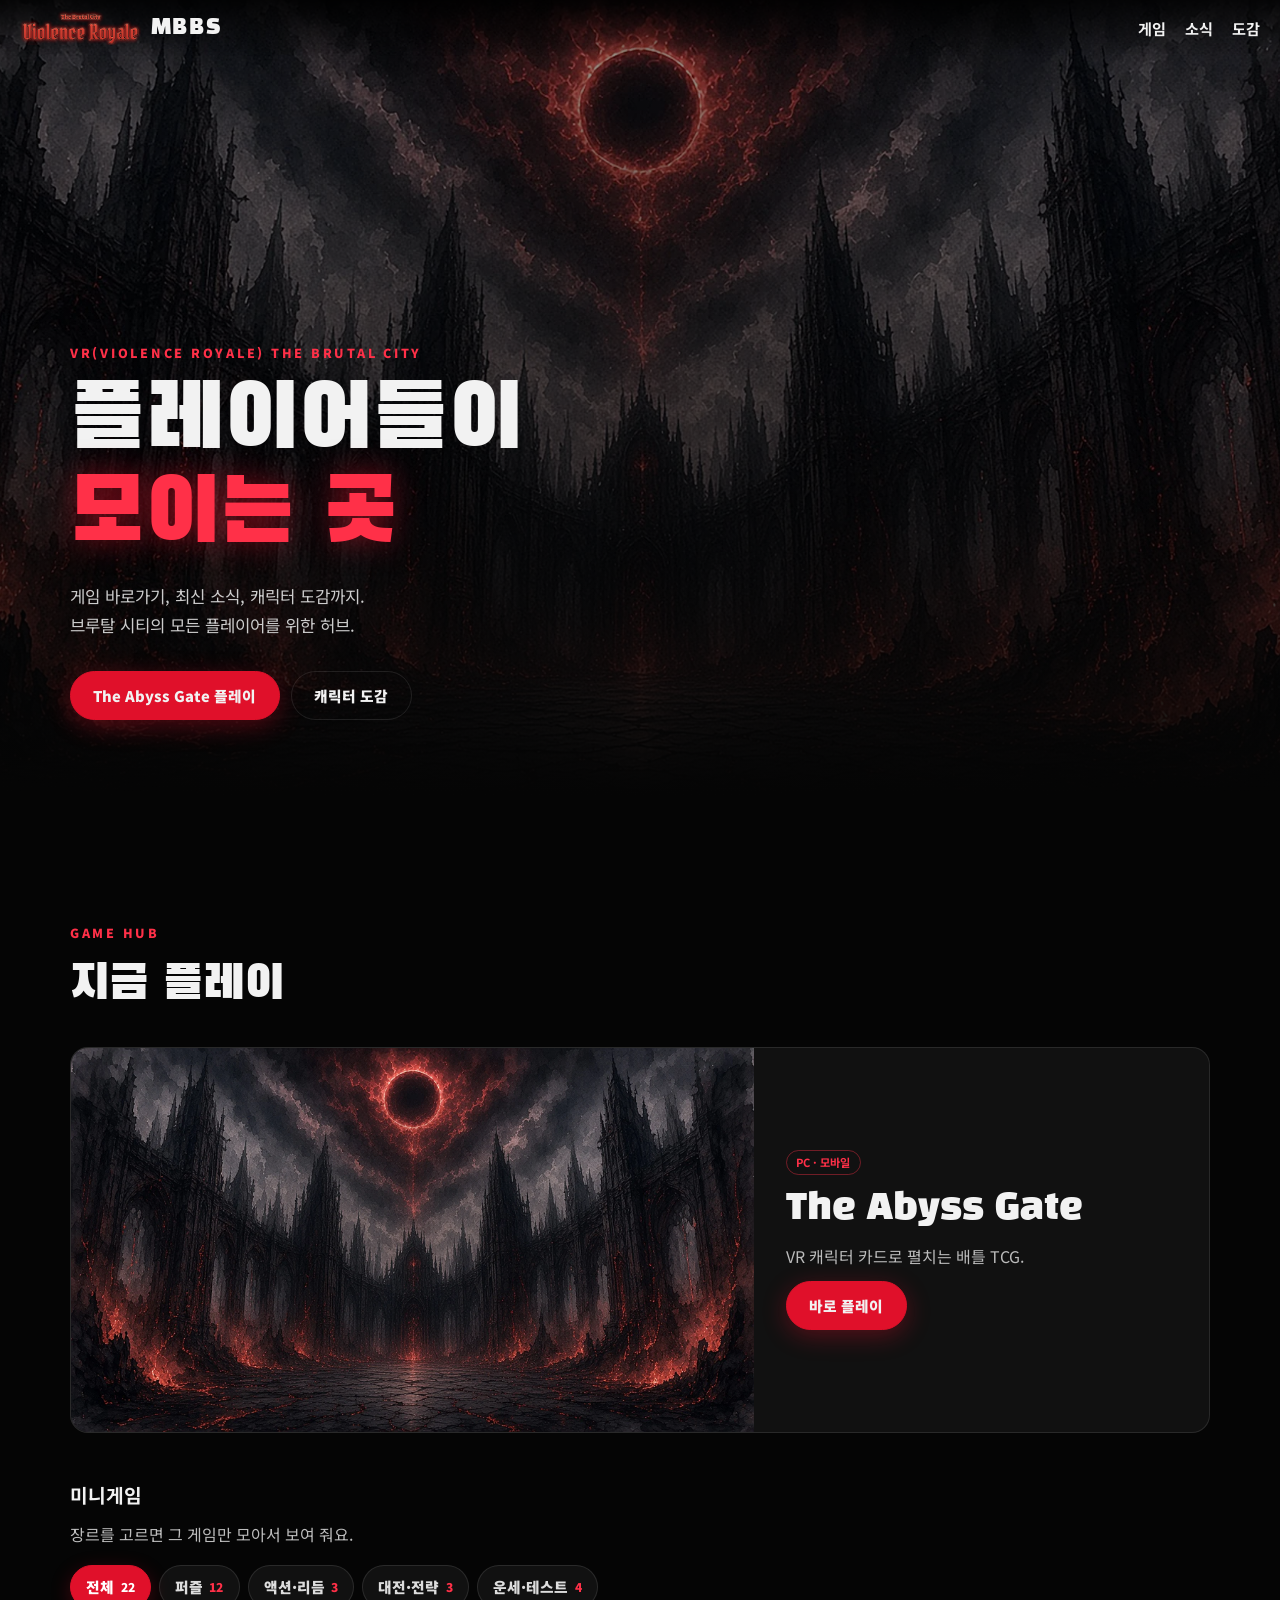
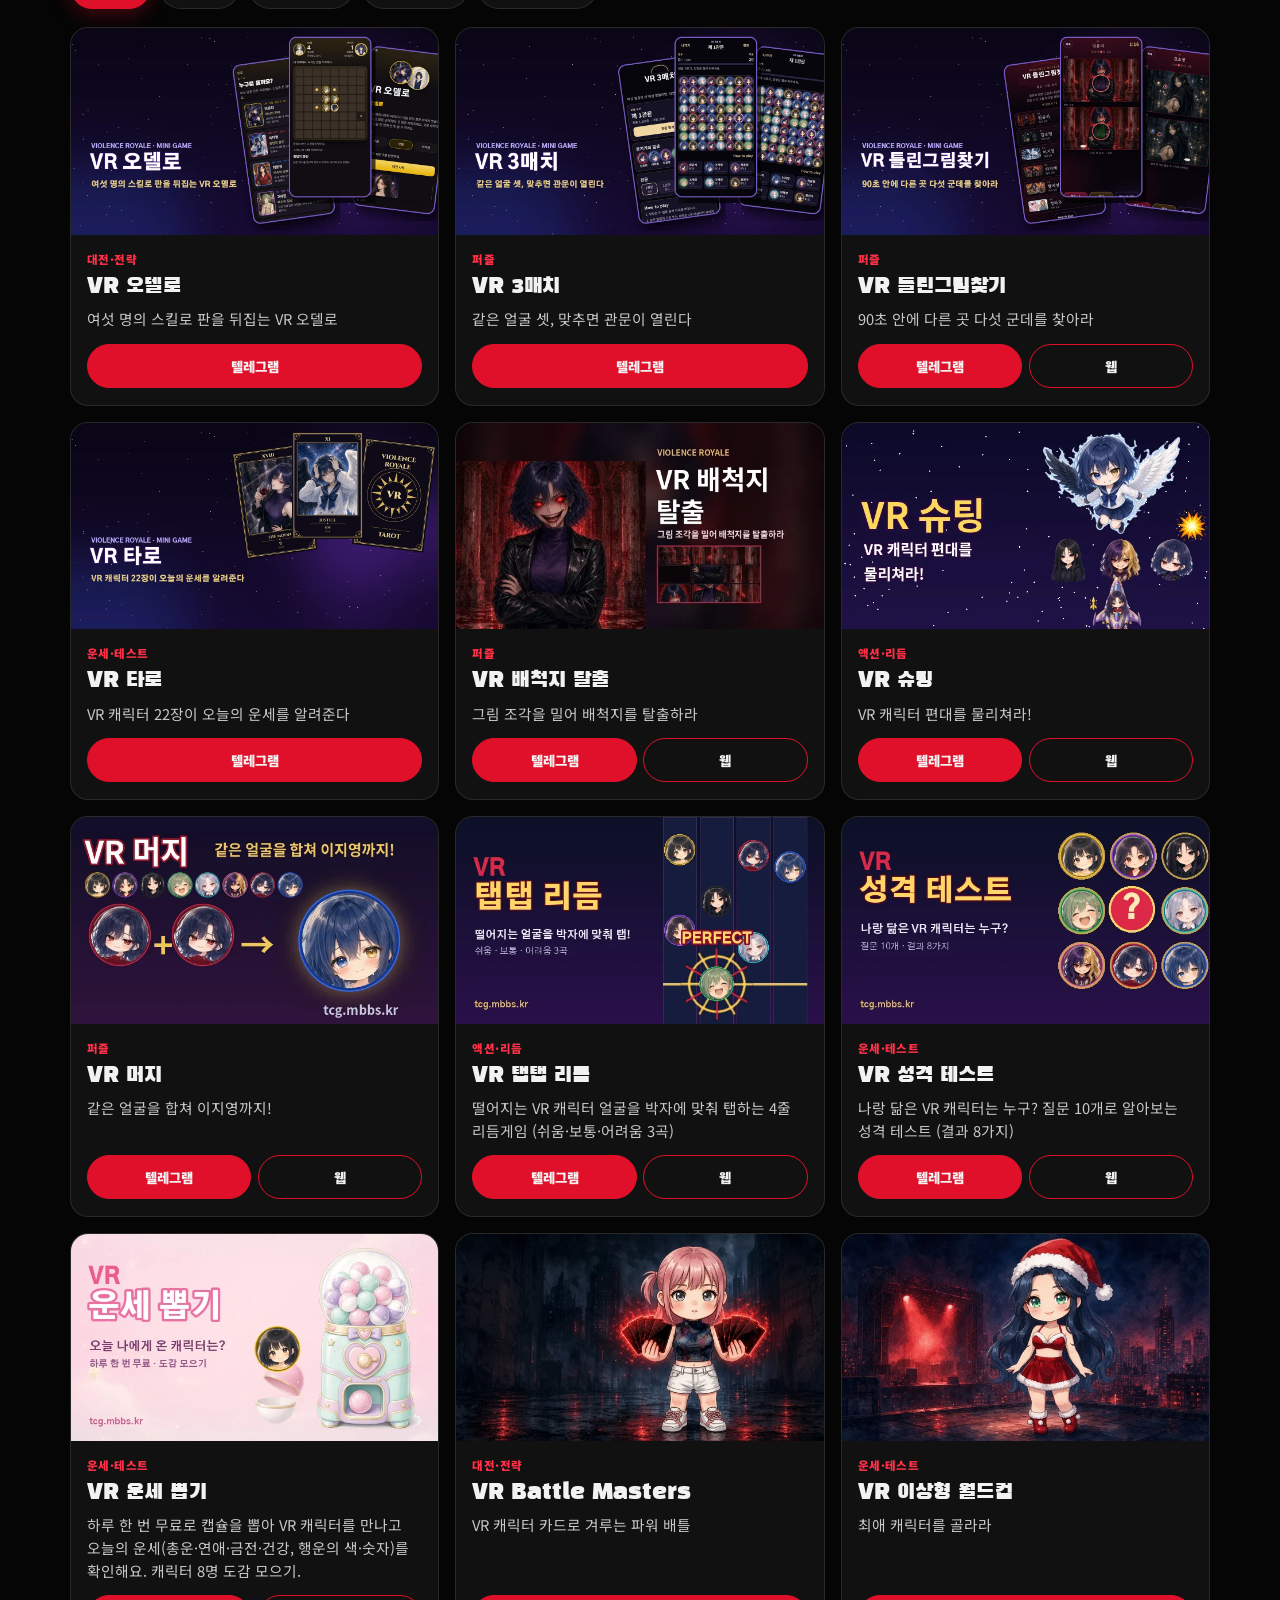
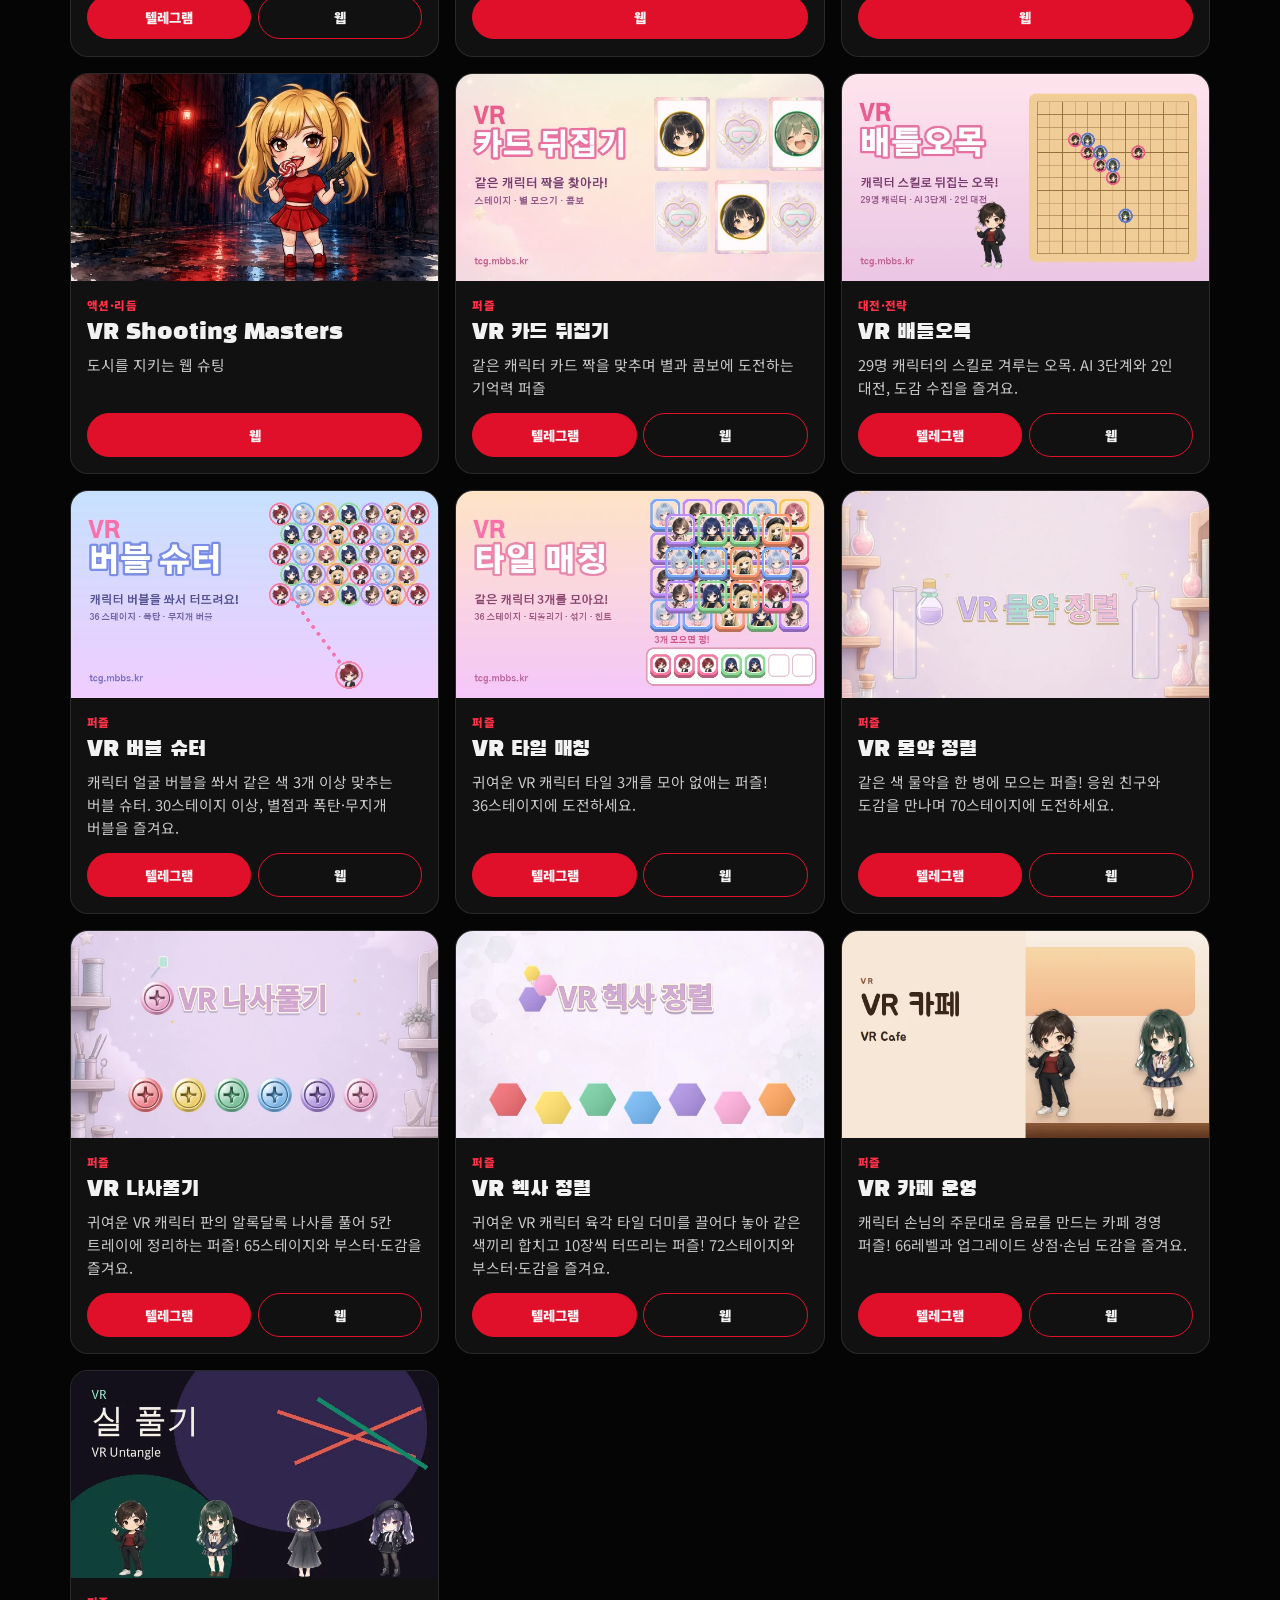
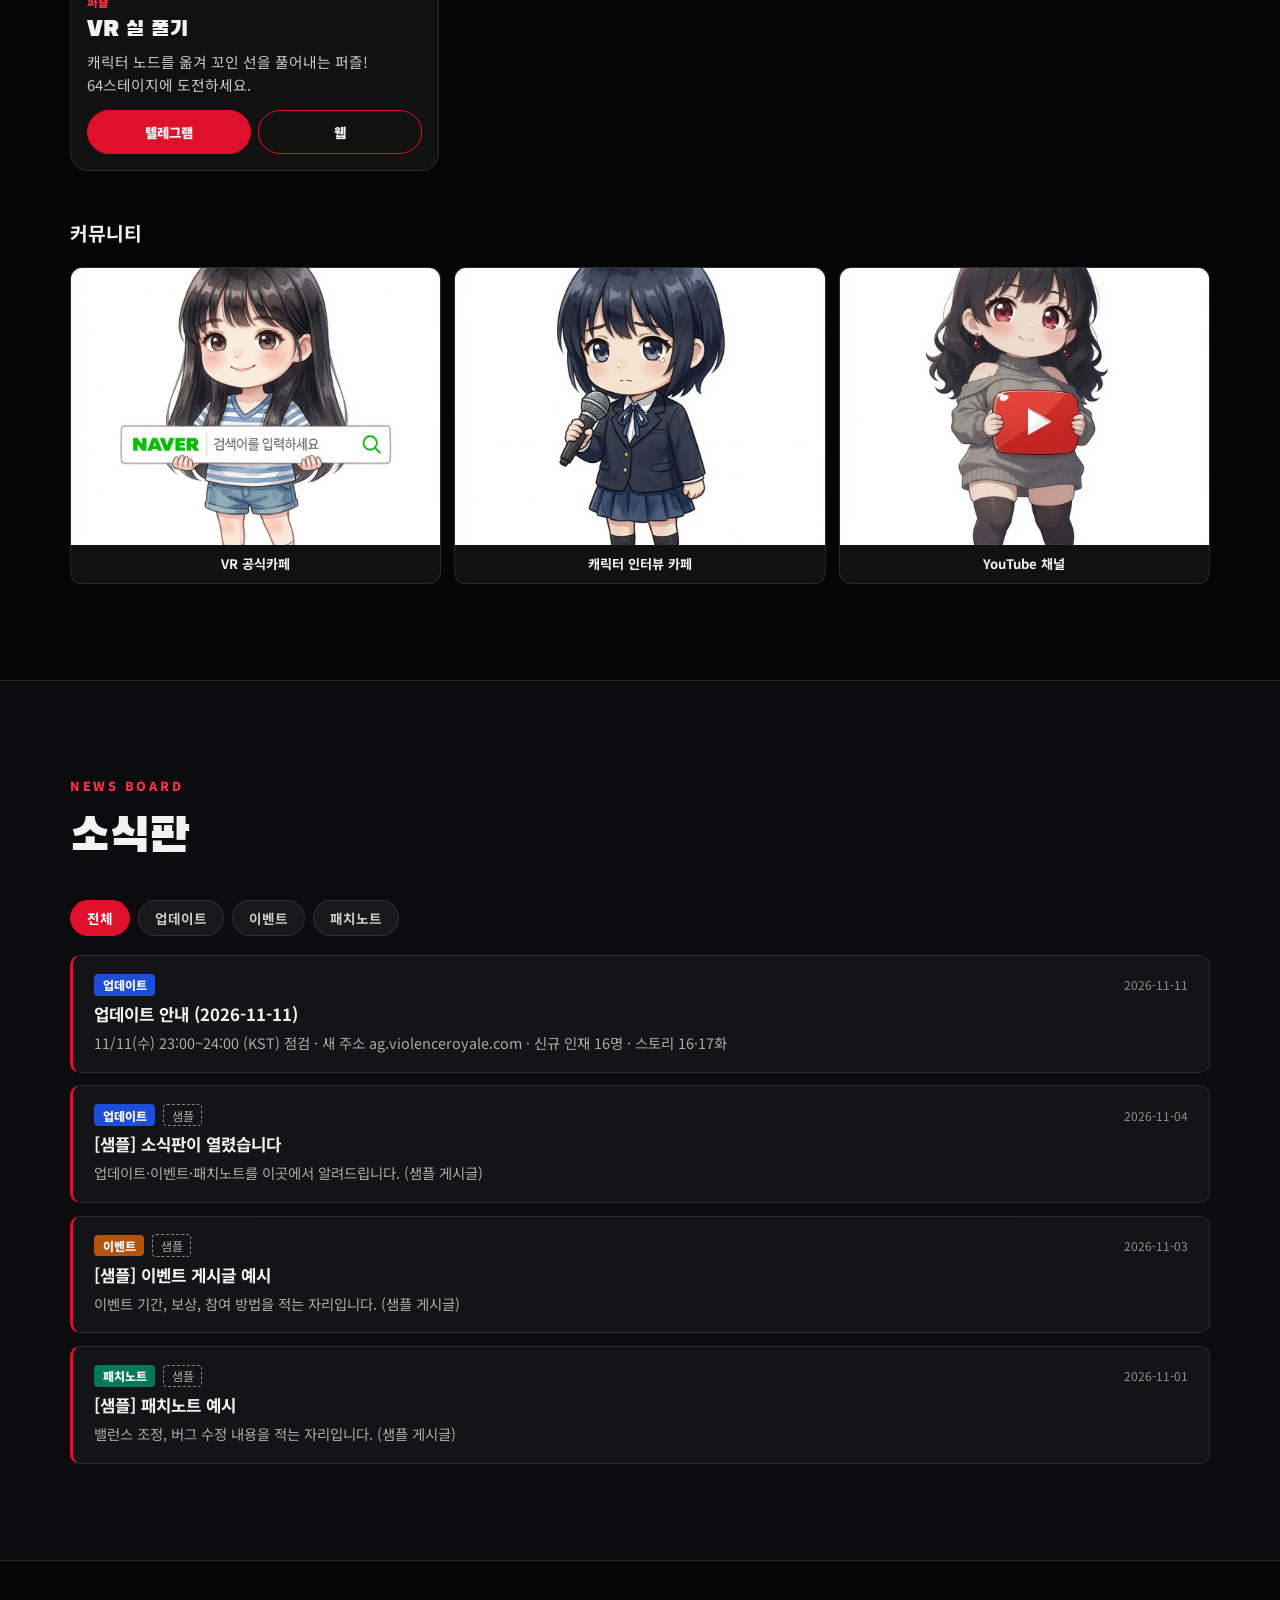
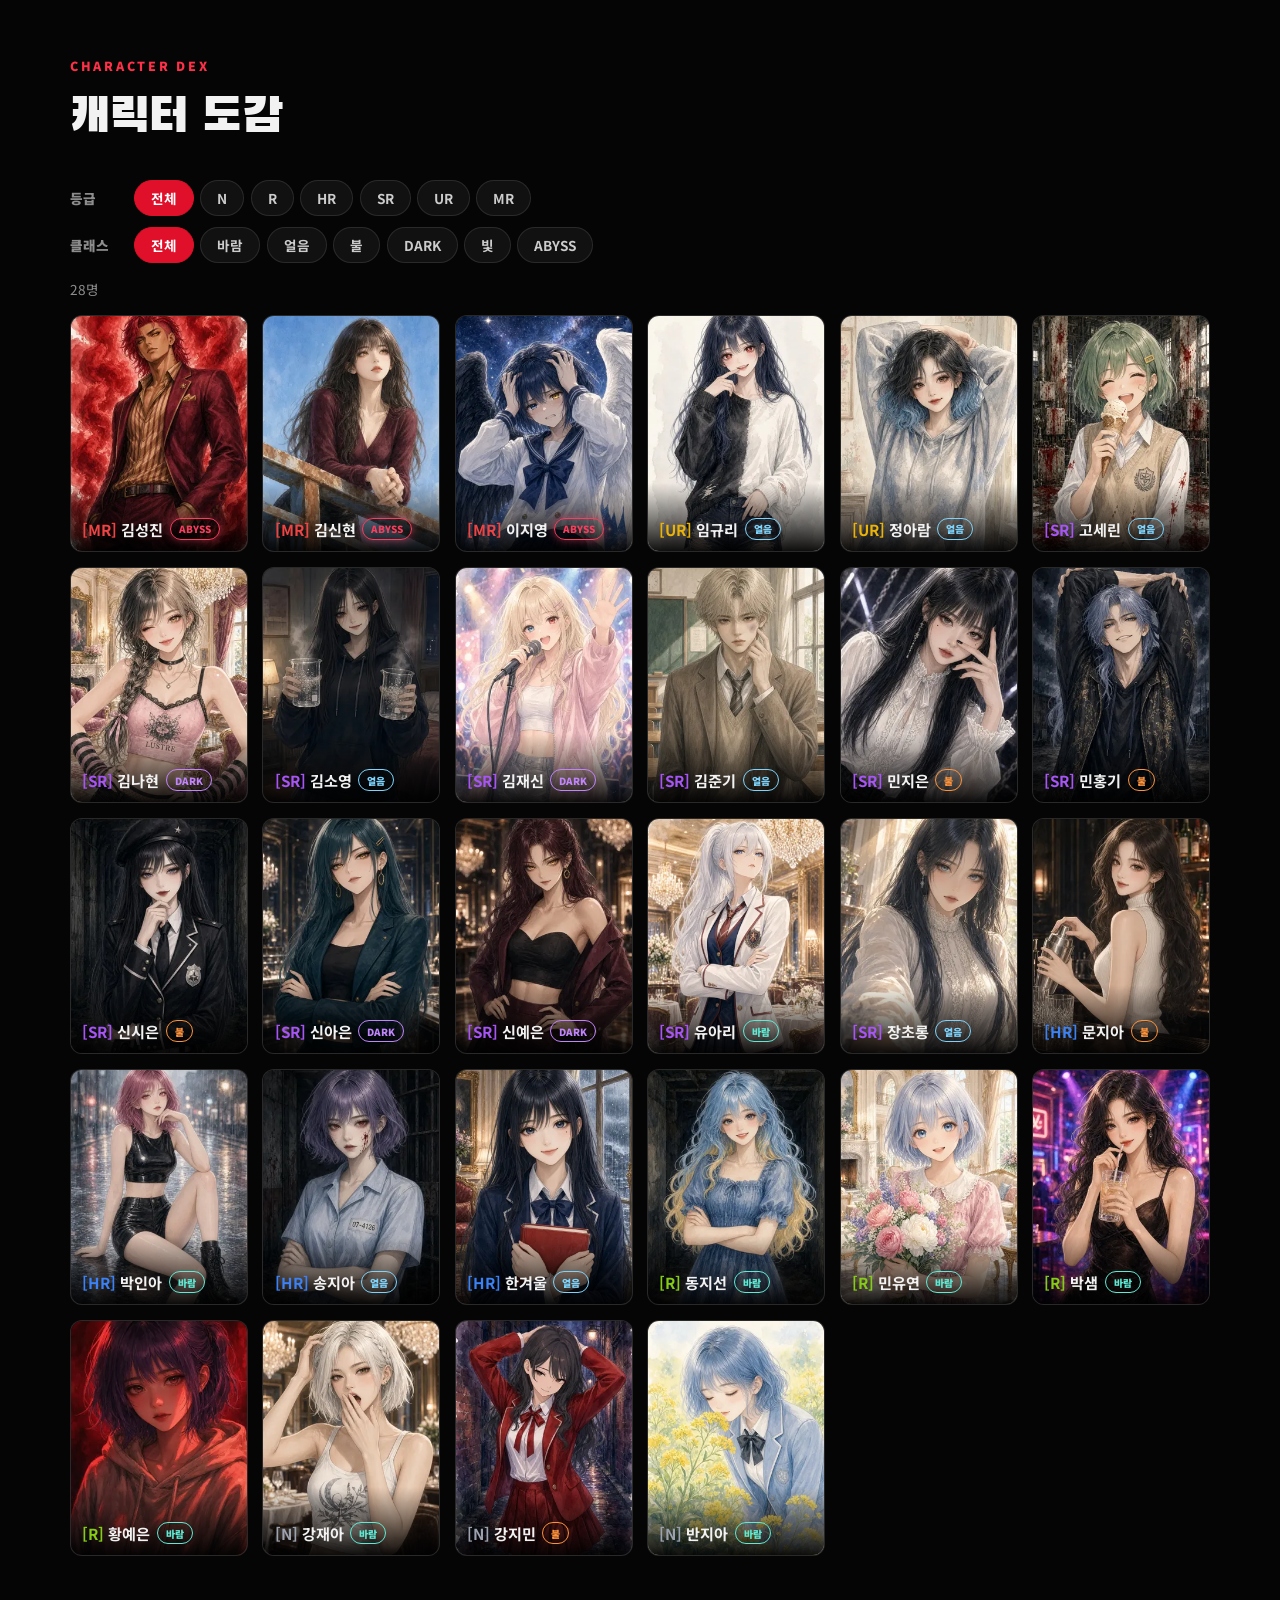
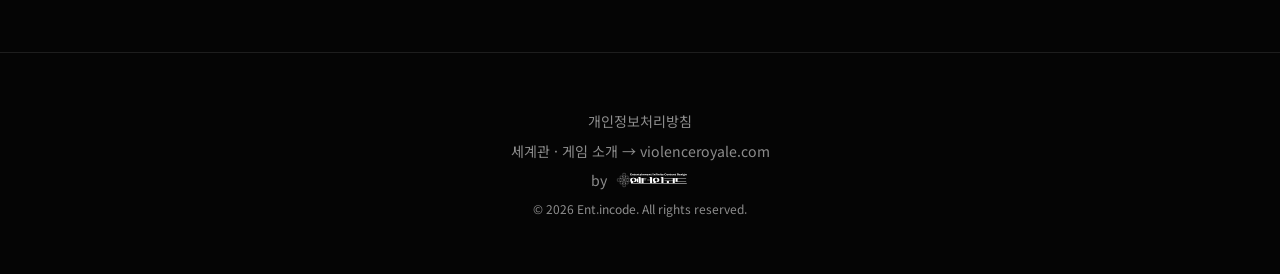
==== commit d8b578fa: "소식판에 업데이트 안내를 올리고 검색에 공개 Co-authored-by: STEVE <steveJea@users.noreply.github.com>" ====
--- a/index.html
+++ b/index.html
@@ -21,7 +21,7 @@
 <link rel="apple-touch-icon" href="img/apple-touch-icon.png">
 <link rel="preconnect" href="https://fonts.googleapis.com"><link rel="preconnect" href="https://fonts.gstatic.com" crossorigin>
 <link href="https://fonts.googleapis.com/css2?family=Black+Han+Sans&family=Noto+Sans+KR:wght@400;700;900&display=swap" rel="stylesheet">
-<link rel="stylesheet" href="style.css?v=359e16607062">
+<link rel="stylesheet" href="style.css?v=81176b71cd31">
 <script async src="https://www.googletagmanager.com/gtag/js?id=G-9WVC443VE6"></script>
 <script>window.dataLayer=window.dataLayer||[];function gtag(){dataLayer.push(arguments);}gtag('js',new Date());gtag('config','G-9WVC443VE6');</script>
 <script type="text/javascript">(function(c,l,a,r,i,t,y){c[a]=c[a]||function(){(c[a].q=c[a].q||[]).push(arguments)};t=l.createElement(r);t.async=1;t.src="https://www.clarity.ms/tag/"+i;y=l.getElementsByTagName(r)[0];y.parentNode.insertBefore(t,y);})(window, document, "clarity", "script", "zbawtgawtd");</script>
--- a/style.css
+++ b/style.css
@@ -58,6 +58,7 @@
 .nt{font-weight:900;padding:.15rem .55rem;border-radius:4px;background:#333}.t-update{background:#1d4ed8}.t-event{background:#b45309}.t-patch{background:#047857}
 .smp{border:1px dashed #888;color:#aaa;padding:.1rem .45rem;border-radius:4px}
 .news h4{font-size:1.05rem;margin-bottom:.3rem}.news p{color:#aaa;font-size:.9rem;line-height:1.6}
+.news a.news-a{display:block}.news a.news-a:hover h4{color:var(--red2)}
 .flt{display:flex;gap:.8rem;align-items:center;margin-bottom:.7rem}.flt>span{font-weight:900;font-size:.85rem;width:3.2rem;flex-shrink:0;color:var(--mut)}
 .flt>div{display:flex;gap:.4rem;flex-wrap:wrap}.cnt{color:var(--mut);margin:1rem 0;font-size:.85rem}
 .dex{display:grid;grid-template-columns:repeat(auto-fill,minmax(170px,1fr));gap:.9rem}
